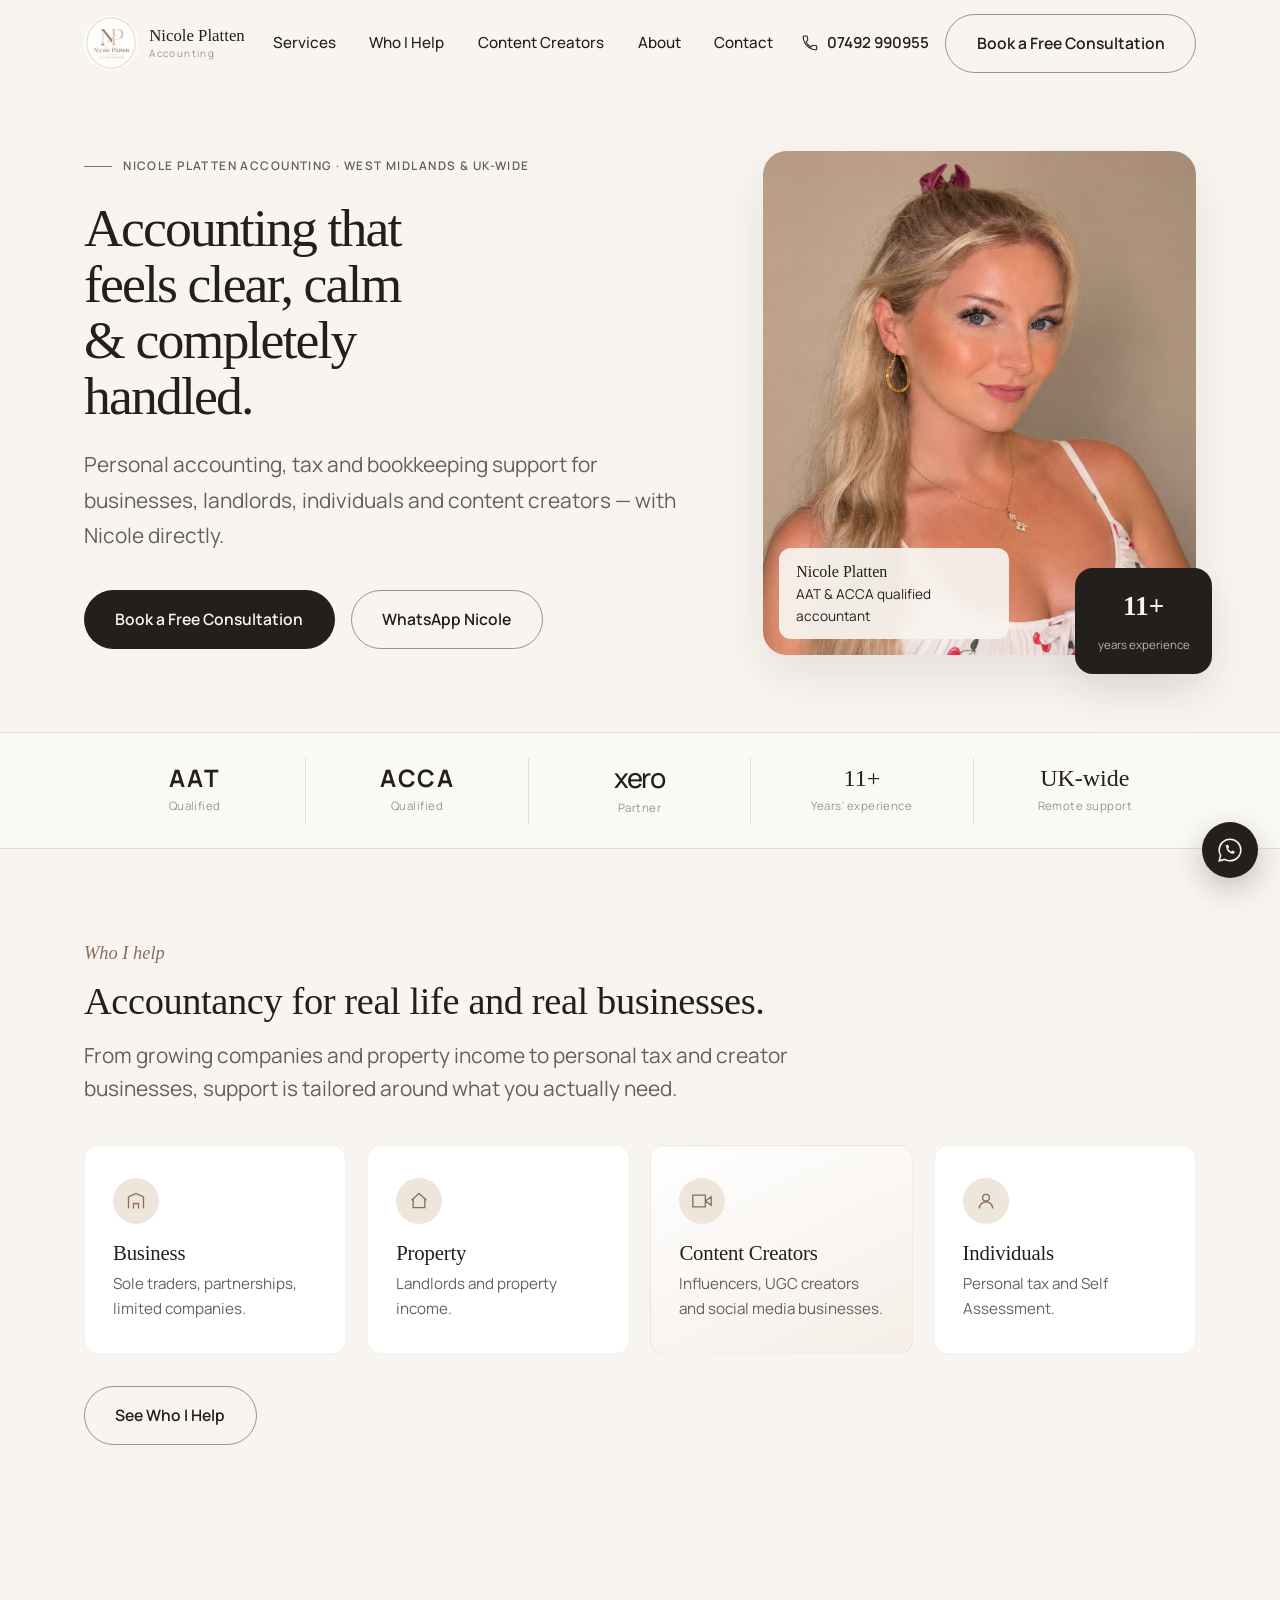
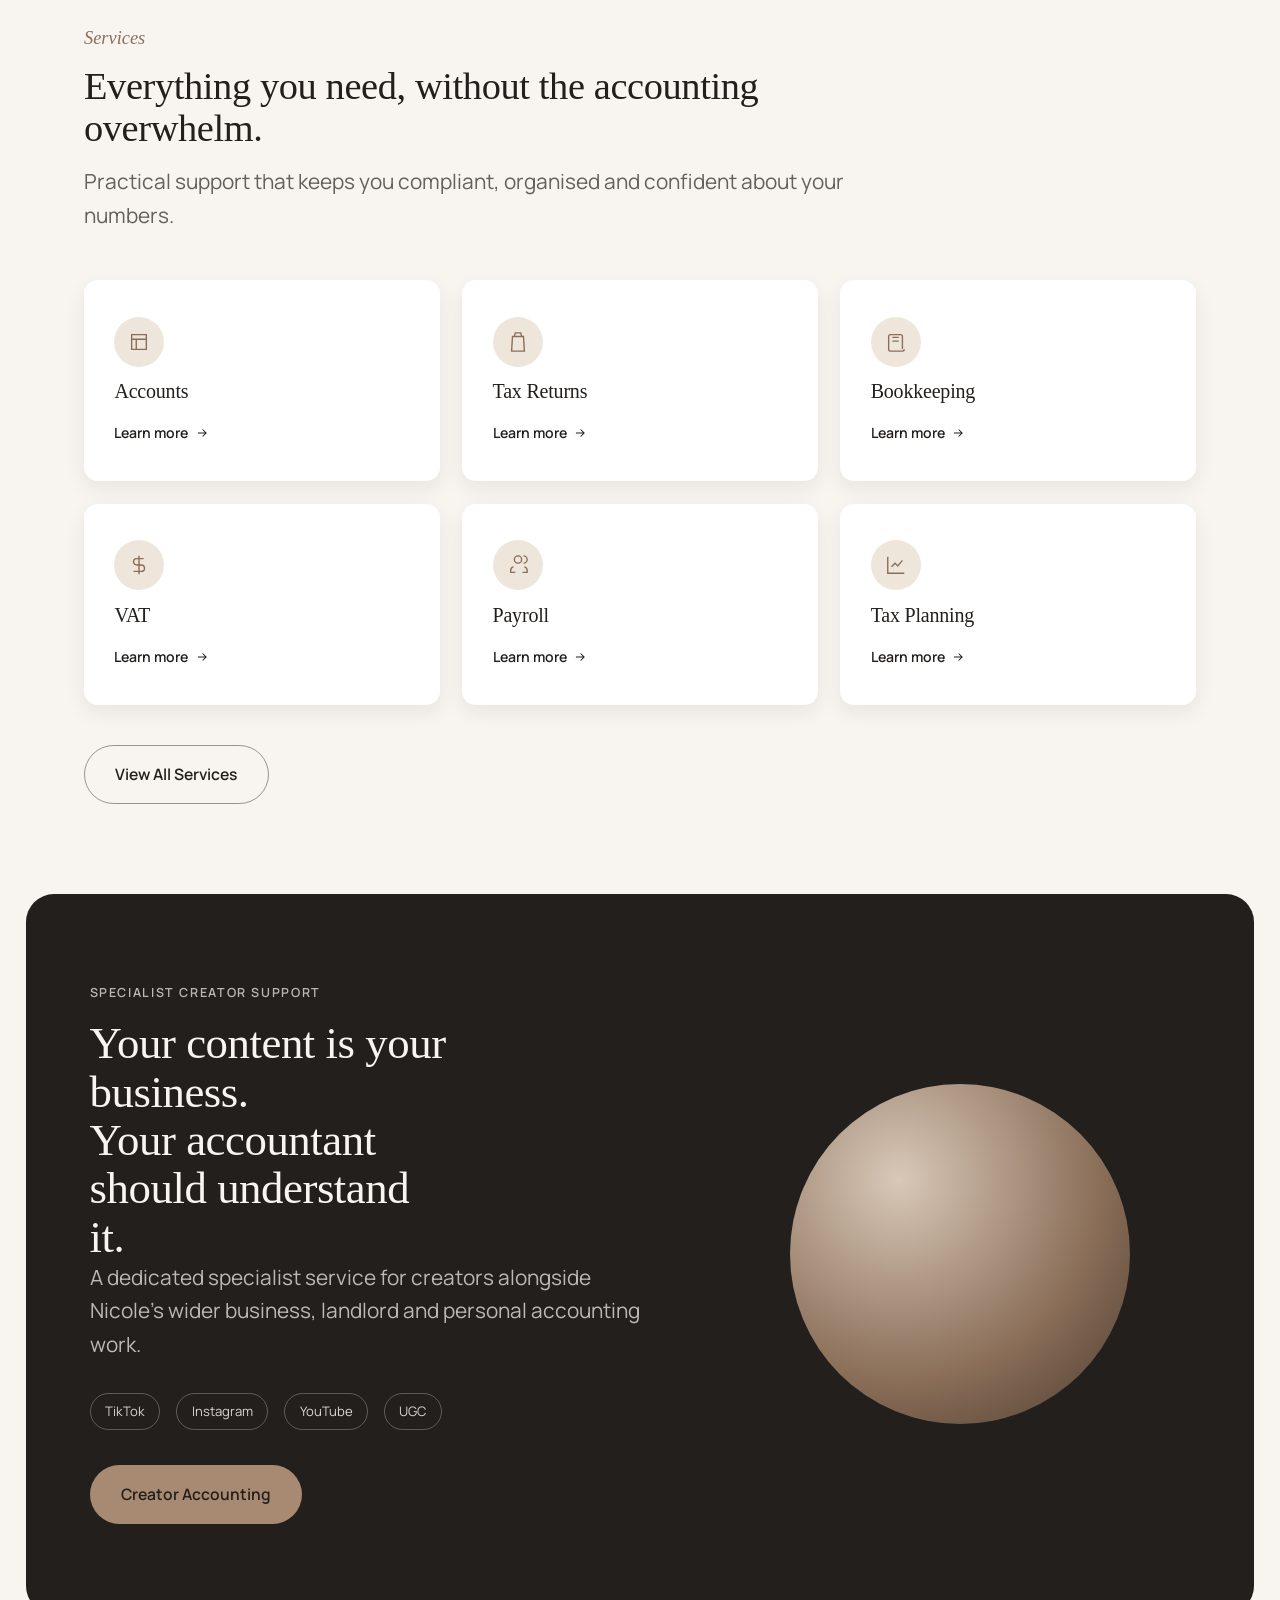
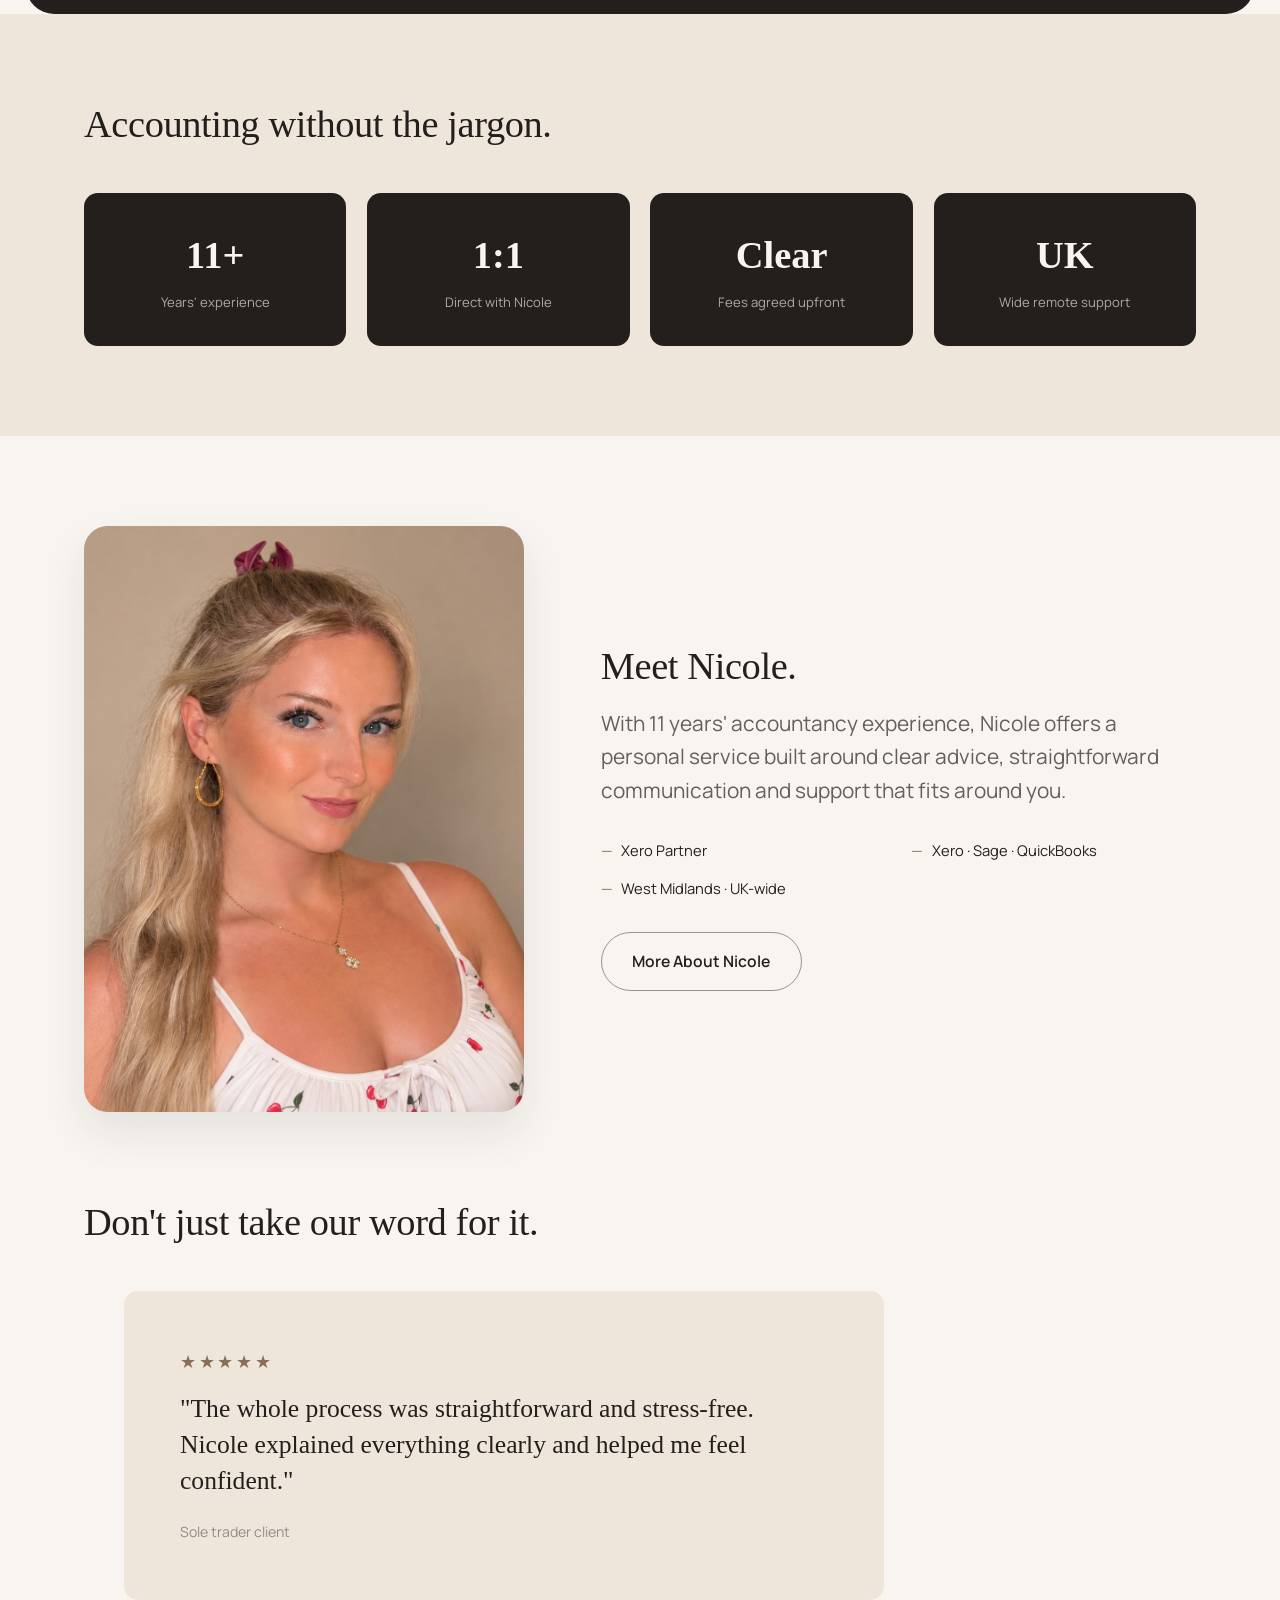
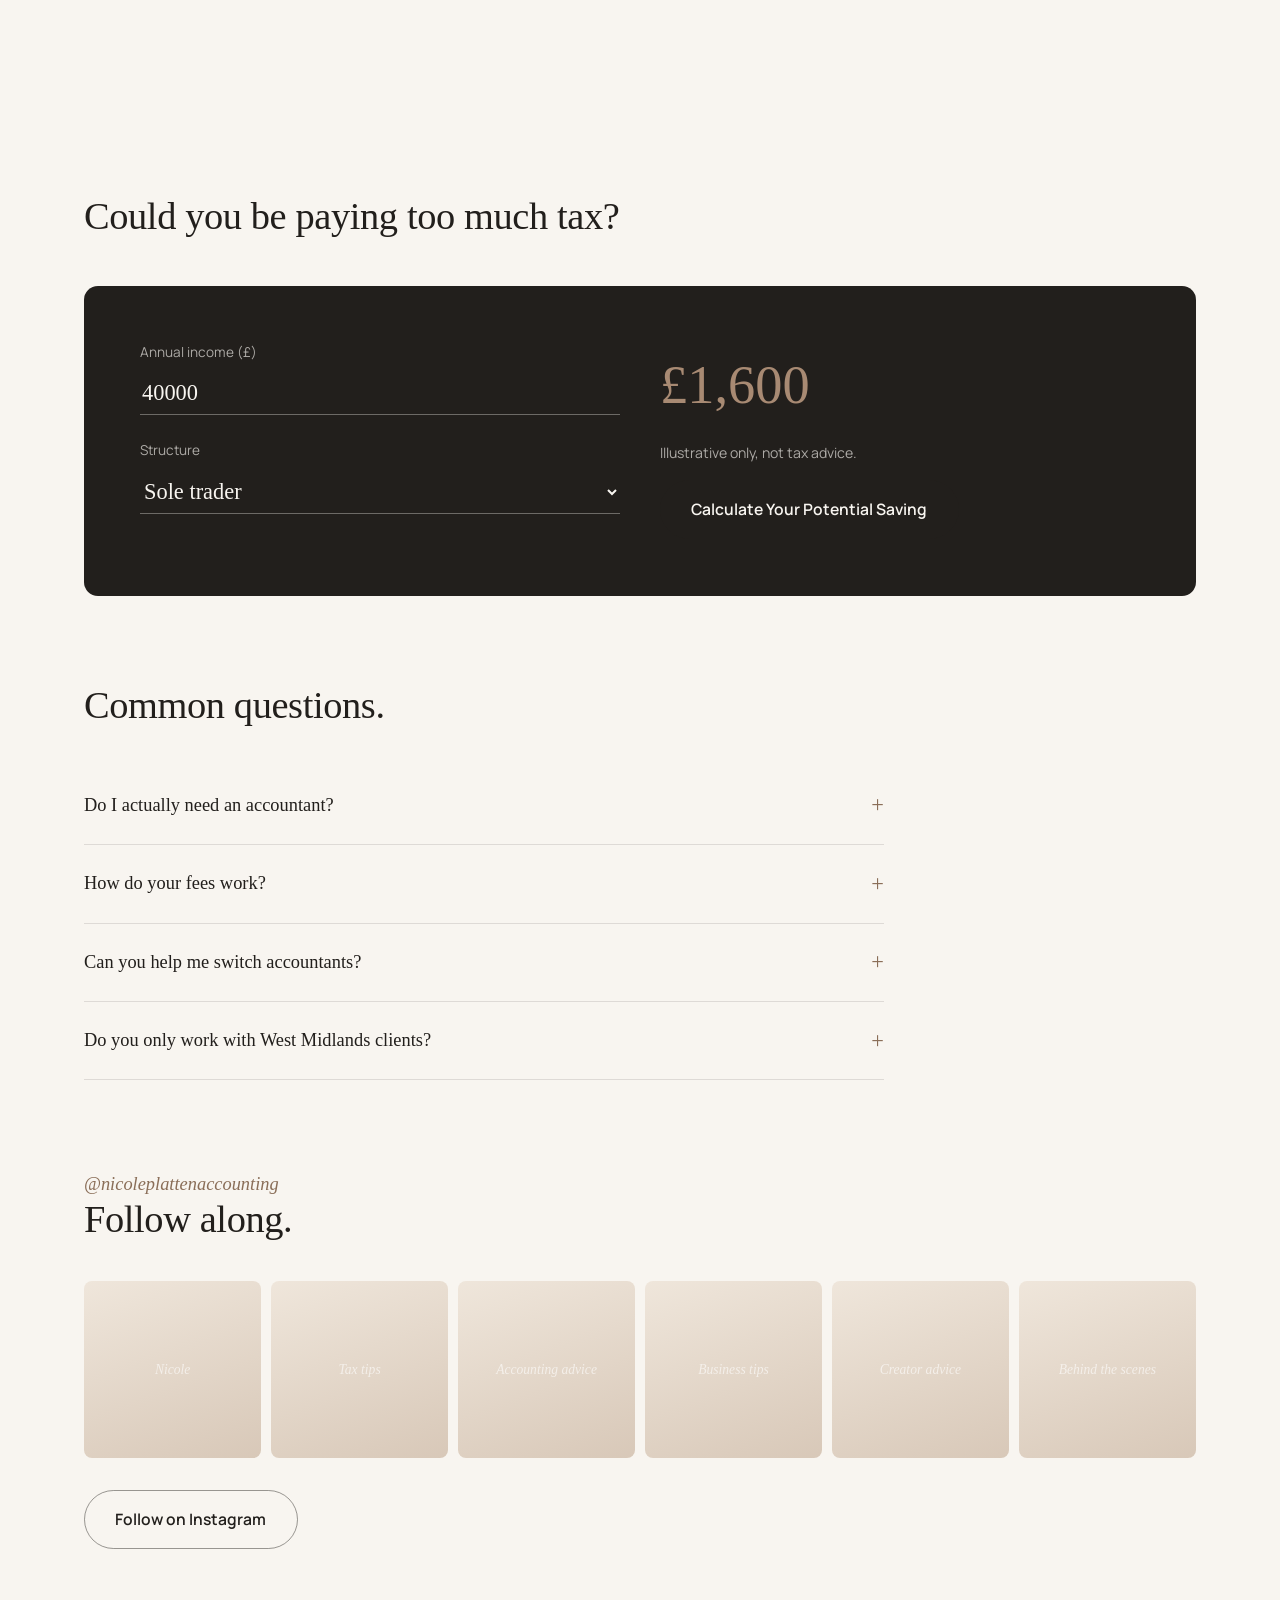
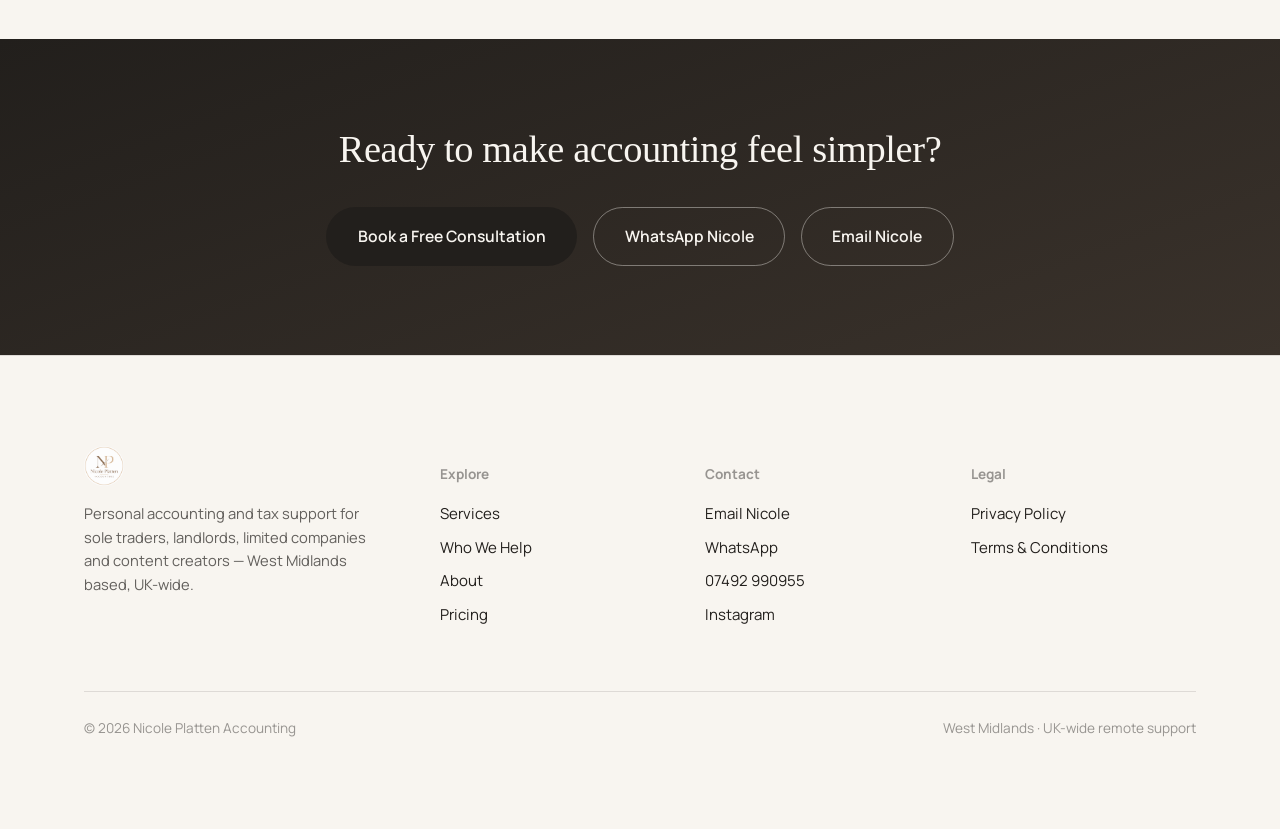
==== index.html @ aeb6a68a "Add files via upload" ====
<!DOCTYPE html>
<html lang="en-GB">
<head>
<meta charset="UTF-8">
<meta name="viewport" content="width=device-width, initial-scale=1">
<title>Accountant in the West Midlands & UK-Wide | Nicole Platten Accounting</title>
<meta name="description" content="AAT & ACCA qualified accountant with 11 years' experience. Personal accounting, tax and bookkeeping support for sole traders, landlords, limited companies and content creators — West Midlands based, UK-wide remote.">
<link rel="canonical" href="https://nicoleplattenaccounting.co.uk/">
<meta property="og:title" content="Nicole Platten Accounting — Your accountant. Not just your accounts.">
<meta property="og:description" content="Accounting that feels clear, calm & completely handled.">
<meta property="og:type" content="website">
<meta property="og:locale" content="en_GB">
<meta name="theme-color" content="#F8F5F0">
<link rel="stylesheet" href="styles.css">
<script type="application/ld+json">
{
  "@context": "https://schema.org",
  "@type": "AccountingService",
  "name": "Nicole Platten Accounting",
  "description": "AAT & ACCA qualified accountant providing accounting, tax and bookkeeping support to sole traders, landlords, limited companies and content creators.",
  "areaServed": ["West Midlands", "United Kingdom"],
  "telephone": "+447492990955",
  "url": "https://nicoleplattenaccounting.co.uk/"
}
</script>
</head>
<body>
<a class="skip-link" href="#main">Skip to main content</a>

<header class="site-header">
  <div class="container">
    <a class="brand" href="index.html">
      <img src="assets/logo.png" alt="Nicole Platten Accounting logo" width="42" height="42">
      <span class="brand-word">Nicole Platten<span>Accounting</span></span>
    </a>
    <nav class="nav" aria-label="Primary">
      <a href="services.html">Services</a>
      <a href="who-we-help.html">Who I Help</a>
      <a href="content-creators.html">Content Creators</a>
      <a href="about.html">About</a>
      <a href="contact.html">Contact</a>
    </nav>
    <div class="header-actions">
      <a class="header-phone" href="tel:+447492990955" aria-label="Call Nicole on 07492 990955">
        <svg width="18" height="18" viewBox="0 0 24 24" fill="none"><path d="M6.6 10.8c1.4 2.8 3.8 5.1 6.6 6.6l2.2-2.2c.3-.3.7-.4 1-.2 1.1.4 2.3.6 3.6.6.6 0 1 .4 1 1V20c0 .6-.4 1-1 1C10.9 21 3 13.1 3 3.6c0-.6.4-1 1-1h3.4c.6 0 1 .4 1 1 0 1.3.2 2.5.6 3.6.1.4 0 .8-.2 1L6.6 10.8z" stroke="currentColor" stroke-width="1.4"/></svg>
        <span>07492 990955</span>
      </a>
      <a class="btn btn-secondary" href="contact.html">Book a Free Consultation</a>
      <button class="nav-toggle" aria-label="Open menu" aria-expanded="false">
        <svg width="26" height="18" viewBox="0 0 26 18" fill="none"><path d="M0 1H26" stroke="#221F1C" stroke-width="1.6"/><path d="M0 9H26" stroke="#221F1C" stroke-width="1.6"/><path d="M0 17H26" stroke="#221F1C" stroke-width="1.6"/></svg>
      </button>
    </div>
  </div>
</header>

<div class="mobile-nav" aria-hidden="true">
  <div class="mobile-nav-top">
    <a class="brand" href="index.html">
      <img src="assets/logo.png" alt="" width="36" height="36">
    </a>
    <button class="mobile-nav-close" aria-label="Close menu">
      <svg width="20" height="20" viewBox="0 0 20 20"><path d="M1 1L19 19M19 1L1 19" stroke="#221F1C" stroke-width="1.6"/></svg>
    </button>
  </div>
  <nav aria-label="Mobile">
    <a href="services.html">Services</a>
    <a href="who-we-help.html">Who I Help</a>
    <a href="content-creators.html">Content Creators</a>
    <a href="about.html">About</a>
    <a href="contact.html">Contact</a>
  </nav>
  <a class="header-phone" href="tel:+447492990955" style="margin-top:1.5rem;">
    <svg width="18" height="18" viewBox="0 0 24 24" fill="none"><path d="M6.6 10.8c1.4 2.8 3.8 5.1 6.6 6.6l2.2-2.2c.3-.3.7-.4 1-.2 1.1.4 2.3.6 3.6.6.6 0 1 .4 1 1V20c0 .6-.4 1-1 1C10.9 21 3 13.1 3 3.6c0-.6.4-1 1-1h3.4c.6 0 1 .4 1 1 0 1.3.2 2.5.6 3.6.1.4 0 .8-.2 1L6.6 10.8z" stroke="currentColor" stroke-width="1.4"/></svg>
    <span>07492 990955</span>
  </a>
  <a class="btn btn-primary" href="contact.html" style="margin-top:1rem;">Book a Free Consultation</a>
</div>

<main id="main">

  <!-- HERO -->
  <section class="hero">
    <div class="container">
      <div class="hero-copy">
        <p class="hero-kicker">Nicole Platten Accounting · West Midlands &amp; UK-wide</p>
        <h1>Accounting that feels clear, calm &amp; completely handled.</h1>
        <p class="lede">Personal accounting, tax and bookkeeping support for businesses, landlords, individuals and content creators — with Nicole directly.</p>
        <div class="hero-ctas">
          <a class="btn btn-primary" href="contact.html">Book a Free Consultation</a>
          <a class="btn btn-secondary" href="https://wa.me/447492990955?text=Hi%20Nicole%2C%20I%27d%20like%20to%20book%20a%20consultation">WhatsApp Nicole</a>
        </div>
      </div>
      <div class="hero-visual">
        <div class="photo-block">
          <img src="assets/nicole-hero.jpg" alt="Nicole Platten" onerror="this.style.display='none'; this.parentElement.classList.add('img-fallback')">
          <span class="initials" aria-hidden="true">NP</span>
          <p class="photo-caption"><strong>Nicole Platten</strong>AAT &amp; ACCA qualified accountant</p>
        </div>
        <div class="floating-badge"><strong>11+</strong><span>years experience</span></div>
      </div>
    </div>
  </section>

  <!-- CREDENTIALS / TRUST -->
  <section class="credential-strip" aria-label="Qualifications and credentials">
    <div class="container">
      <div class="credential-mark"><span class="credential-wordmark">AAT</span><span>Qualified</span></div>
      <div class="credential-mark"><span class="credential-wordmark">ACCA</span><span>Qualified</span></div>
      <div class="credential-mark"><span class="credential-wordmark xero-wordmark">xero</span><span>Partner</span></div>
      <div class="credential-mark credential-experience"><strong>11+</strong><span>Years' experience</span></div>
      <div class="credential-mark credential-location"><strong>UK-wide</strong><span>Remote support</span></div>
    </div>
  </section>

  <!-- WHO WE HELP -->
  <section class="section">
    <div class="container">
      <div class="section-heading reveal">
        <p class="eyebrow">Who I help</p>
        <h2>Accountancy for real life and real businesses.</h2>
        <p class="lede">From growing companies and property income to personal tax and creator businesses, support is tailored around what you actually need.</p>
      </div>
      <div class="card-grid reveal-group">
        <div class="who-card reveal">
          <span class="icon" aria-hidden="true"><svg width="20" height="20" viewBox="0 0 24 24" fill="none"><path d="M3 21V7l9-4 9 4v14M9 21v-6h6v6" stroke="currentColor" stroke-width="1.6"/></svg></span>
          <h3>Business</h3>
          <p>Sole traders, partnerships, limited companies.</p>
        </div>
        <div class="who-card reveal">
          <span class="icon" aria-hidden="true"><svg width="20" height="20" viewBox="0 0 24 24" fill="none"><path d="M3 11l9-8 9 8M5 10v10h14V10" stroke="currentColor" stroke-width="1.6"/></svg></span>
          <h3>Property</h3>
          <p>Landlords and property income.</p>
        </div>
        <div class="who-card reveal">
          <span class="icon" aria-hidden="true"><svg width="20" height="20" viewBox="0 0 24 24" fill="none"><path d="M23 7l-7 5 7 5V7zM1 5h15v14H1z" stroke="currentColor" stroke-width="1.6"/></svg></span>
          <h3>Content Creators</h3>
          <p>Influencers, UGC creators and social media businesses.</p>
        </div>
        <div class="who-card reveal">
          <span class="icon" aria-hidden="true"><svg width="20" height="20" viewBox="0 0 24 24" fill="none"><path d="M12 12a4 4 0 100-8 4 4 0 000 8zM4 21a8 8 0 0116 0" stroke="currentColor" stroke-width="1.6"/></svg></span>
          <h3>Individuals</h3>
          <p>Personal tax and Self Assessment.</p>
        </div>
      </div>
      <div style="margin-top:2rem;">
        <a class="btn btn-secondary" href="who-we-help.html">See Who I Help</a>
      </div>
    </div>
  </section>

  <!-- SERVICES -->
  <section class="section">
    <div class="container">
      <div class="section-heading reveal">
        <p class="eyebrow">Services</p>
        <h2>Everything you need, without the accounting overwhelm.</h2>
        <p class="lede">Practical support that keeps you compliant, organised and confident about your numbers.</p>
      </div>
      <div class="service-grid reveal-group">
        <a class="service-card reveal" href="services.html#accounts">
          <span class="icon" aria-hidden="true"><svg width="22" height="22" viewBox="0 0 24 24" fill="none"><path d="M4 4h16v16H4zM4 9h16M9 9v11" stroke="currentColor" stroke-width="1.5"/></svg></span>
          <h3>Accounts</h3>
          <span class="arrow-link">Learn more <svg width="14" height="14" viewBox="0 0 24 24" fill="none"><path d="M5 12h14M13 6l6 6-6 6" stroke="currentColor" stroke-width="1.8"/></svg></span>
        </a>
        <a class="service-card reveal" href="services.html#tax-returns">
          <span class="icon" aria-hidden="true"><svg width="22" height="22" viewBox="0 0 24 24" fill="none"><path d="M9 2h6l1 4H8l1-4zM6 6h12l1 16H5L6 6z" stroke="currentColor" stroke-width="1.5"/></svg></span>
          <h3>Tax Returns</h3>
          <span class="arrow-link">Learn more <svg width="14" height="14" viewBox="0 0 24 24" fill="none"><path d="M5 12h14M13 6l6 6-6 6" stroke="currentColor" stroke-width="1.8"/></svg></span>
        </a>
        <a class="service-card reveal" href="services.html#bookkeeping">
          <span class="icon" aria-hidden="true"><svg width="22" height="22" viewBox="0 0 24 24" fill="none"><path d="M4 19.5V6a2 2 0 012-2h11a2 2 0 012 2v13.5M4 19.5A2.5 2.5 0 006.5 22H19a2 2 0 002-2M8 7h7M8 11h7" stroke="currentColor" stroke-width="1.5"/></svg></span>
          <h3>Bookkeeping</h3>
          <span class="arrow-link">Learn more <svg width="14" height="14" viewBox="0 0 24 24" fill="none"><path d="M5 12h14M13 6l6 6-6 6" stroke="currentColor" stroke-width="1.8"/></svg></span>
        </a>
        <a class="service-card reveal" href="services.html#vat">
          <span class="icon" aria-hidden="true"><svg width="22" height="22" viewBox="0 0 24 24" fill="none"><path d="M12 2v20M17 5H9.5a3.5 3.5 0 000 7h5a3.5 3.5 0 010 7H6" stroke="currentColor" stroke-width="1.5"/></svg></span>
          <h3>VAT</h3>
          <span class="arrow-link">Learn more <svg width="14" height="14" viewBox="0 0 24 24" fill="none"><path d="M5 12h14M13 6l6 6-6 6" stroke="currentColor" stroke-width="1.8"/></svg></span>
        </a>
        <a class="service-card reveal" href="services.html#payroll">
          <span class="icon" aria-hidden="true"><svg width="22" height="22" viewBox="0 0 24 24" fill="none"><path d="M17 20h5v-2a4 4 0 00-3-3.87M9 20H4v-2a4 4 0 013-3.87m5-4.13a4 4 0 100-8 4 4 0 000 8zm6 0a4 4 0 100-8" stroke="currentColor" stroke-width="1.5"/></svg></span>
          <h3>Payroll</h3>
          <span class="arrow-link">Learn more <svg width="14" height="14" viewBox="0 0 24 24" fill="none"><path d="M5 12h14M13 6l6 6-6 6" stroke="currentColor" stroke-width="1.8"/></svg></span>
        </a>
        <a class="service-card reveal" href="services.html#tax-planning">
          <span class="icon" aria-hidden="true"><svg width="22" height="22" viewBox="0 0 24 24" fill="none"><path d="M3 3v18h18M7 14l4-4 3 3 5-6" stroke="currentColor" stroke-width="1.5"/></svg></span>
          <h3>Tax Planning</h3>
          <span class="arrow-link">Learn more <svg width="14" height="14" viewBox="0 0 24 24" fill="none"><path d="M5 12h14M13 6l6 6-6 6" stroke="currentColor" stroke-width="1.8"/></svg></span>
        </a>
      </div>
      <div style="margin-top:2.5rem;">
        <a class="btn btn-secondary" href="services.html">View All Services</a>
      </div>
    </div>
  </section>

  <!-- CREATOR SECTION -->
  <section class="creator">
    <div class="container">
      <div class="reveal">
        <p class="eyebrow eyebrow-light">Specialist creator support</p>
        <h2>Your content is your business.<br>Your accountant should understand it.</h2>
        <p class="lede">A dedicated specialist service for creators alongside Nicole's wider business, landlord and personal accounting work.</p>
        <div class="platform-row">
          <span>TikTok</span><span>Instagram</span><span>YouTube</span><span>UGC</span>
        </div>
        <a class="btn btn-primary" href="content-creators.html">Creator Accounting</a>
      </div>
      <div class="reveal"><div class="creator-orb" aria-hidden="true"></div></div>
    </div>
  </section>


  <!-- WHY NICOLE / STATS -->
  <section class="section" style="background:var(--nude);">
    <div class="container">
      <div class="reveal">
        <h2>Accounting without the jargon.</h2>
      </div>
      <div class="stats-bar reveal-group">
        <div class="stat-card reveal"><strong>11+</strong><span>Years' experience</span></div>
        <div class="stat-card reveal"><strong>1:1</strong><span>Direct with Nicole</span></div>
        <div class="stat-card reveal"><strong>Clear</strong><span>Fees agreed upfront</span></div>
        <div class="stat-card reveal"><strong>UK</strong><span>Wide remote support</span></div>
      </div>
    </div>
  </section>

  <!-- ABOUT -->
  <section class="section about">
    <div class="container">
      <div class="reveal">
        <div class="about-photo">
          <img src="assets/nicole-about.jpg" alt="Nicole Platten" onerror="this.style.display='none'; this.parentElement.classList.add('img-fallback')">
          <span class="initials" aria-hidden="true">NP</span>
        </div>
      </div>
      <div class="reveal">
        <h2>Meet Nicole.</h2>
        <p class="lede" style="margin-top:1.2rem;">With 11 years' accountancy experience, Nicole offers a personal service built around clear advice, straightforward communication and support that fits around you.</p>
        <ul class="credential-grid">
          <li>Xero Partner</li>
          <li>Xero · Sage · QuickBooks</li>
          <li>West Midlands · UK-wide</li>
        </ul>
        <a class="btn btn-secondary" href="about.html">More About Nicole</a>
      </div>
    </div>
  </section>

  <!-- TESTIMONIALS -->
  <section class="section" style="padding-top:0;">
    <div class="container">
      <div class="reveal">
        <h2>Don't just take our word for it.</h2>
      </div>
      <blockquote class="testimonial-card reveal">
        <div class="stars" aria-hidden="true">★★★★★</div>
        <p>"The whole process was straightforward and stress-free. Nicole explained everything clearly and helped me feel confident."</p>
        <footer>Sole trader client</footer>
      </blockquote>
    </div>
  </section>

  <!-- TAX CALCULATOR -->
  <section class="section">
    <div class="container">
      <div class="reveal">
        <h2>Could you be paying too much tax?</h2>
      </div>
      <div class="calc-panel reveal">
        <div>
          <label for="calc-income">Annual income (£)</label>
          <input type="number" id="calc-income" value="40000" min="0" step="1000">
          <label for="calc-structure">Structure</label>
          <select id="calc-structure">
            <option value="sole-trader">Sole trader</option>
            <option value="limited-company">Limited company</option>
          </select>
        </div>
        <div class="calc-result">
          <span class="figure" id="calc-result">£1,600</span>
          <p>Illustrative only, not tax advice.</p>
          <a class="btn btn-primary" href="contact.html" style="margin-top:1rem; align-self:flex-start;">Calculate Your Potential Saving</a>
        </div>
      </div>
    </div>
  </section>

  <!-- FAQ -->
  <section class="section" style="padding-top:0;">
    <div class="container">
      <div class="reveal"><h2>Common questions.</h2></div>
      <div class="faq-list">
        <details class="faq-item"><summary>Do I actually need an accountant?</summary><p>Not everyone does. If your affairs are genuinely simple, Nicole will tell you that in your free consultation.</p></details>
        <details class="faq-item"><summary>How do your fees work?</summary><p>Fees are agreed before any work begins, based on your circumstances. No surprise invoices.</p></details>
        <details class="faq-item"><summary>Can you help me switch accountants?</summary><p>Yes — Nicole handles the professional clearance and handover for you.</p></details>
        <details class="faq-item"><summary>Do you only work with West Midlands clients?</summary><p>No — Nicole works with clients across the UK by phone, email and secure document sharing.</p></details>
      </div>
    </div>
  </section>

  <!-- INSTAGRAM -->
  <section class="section" style="padding-top:0;">
    <div class="container">
      <div class="reveal">
        <p class="eyebrow">@nicoleplattenaccounting</p>
        <h2>Follow along.</h2>
      </div>
      <div class="insta-grid reveal-group">
        <div class="reveal"><span>Nicole</span></div>
        <div class="reveal"><span>Tax tips</span></div>
        <div class="reveal"><span>Accounting advice</span></div>
        <div class="reveal"><span>Business tips</span></div>
        <div class="reveal"><span>Creator advice</span></div>
        <div class="reveal"><span>Behind the scenes</span></div>
      </div>
      <div style="margin-top:2rem;">
        <a class="btn btn-secondary" href="https://instagram.com/nicoleplattenaccounting">Follow on Instagram</a>
      </div>
    </div>
  </section>

  <!-- FINAL CTA -->
  <section class="section final-cta">
    <div class="container">
      <h2>Ready to make accounting feel simpler?</h2>
      <div class="hero-ctas">
        <a class="btn btn-primary" href="contact.html">Book a Free Consultation</a>
        <a class="btn btn-ghost" href="https://wa.me/447492990955">WhatsApp Nicole</a>
        <a class="btn btn-ghost" href="mailto:nicoleplatten@outlook.com">Email Nicole</a>
      </div>
    </div>
  </section>

</main>

<footer class="site-footer">
  <div class="container">
    <div class="footer-grid">
      <div class="footer-brand">
        <img src="assets/logo.png" alt="Nicole Platten Accounting" width="40" height="40" style="border-radius:50%;">
        <p>Personal accounting and tax support for sole traders, landlords, limited companies and content creators — West Midlands based, UK-wide.</p>
      </div>
      <div><h4>Explore</h4><ul>
        <li><a href="services.html">Services</a></li>
        <li><a href="who-we-help.html">Who We Help</a></li>
        <li><a href="about.html">About</a></li>
        <li><a href="pricing.html">Pricing</a></li>
      </ul></div>
      <div><h4>Contact</h4><ul>
        <li><a href="mailto:nicoleplatten@outlook.com">Email Nicole</a></li>
        <li><a href="https://wa.me/447492990955">WhatsApp</a></li>
        <li><a href="tel:+447492990955">07492 990955</a></li>
        <li><a href="https://instagram.com/nicoleplattenaccounting">Instagram</a></li>
      </ul></div>
      <div><h4>Legal</h4><ul>
        <li><a href="privacy.html">Privacy Policy</a></li>
        <li><a href="terms.html">Terms &amp; Conditions</a></li>
      </ul></div>
    </div>
    <div class="footer-bottom">
      <span>© <span data-year></span> Nicole Platten Accounting</span>
      <span>West Midlands · UK-wide remote support</span>
    </div>
  </div>
</footer>

<a class="float-wa" href="https://wa.me/447492990955?text=Hi%20Nicole%2C%20I%27d%20like%20to%20book%20a%20consultation" aria-label="WhatsApp Nicole">
  <svg width="26" height="26" viewBox="0 0 24 24" fill="none"><path d="M12 2C6.48 2 2 6.48 2 12c0 1.85.5 3.58 1.36 5.07L2 22l5.06-1.33A9.94 9.94 0 0012 22c5.52 0 10-4.48 10-10S17.52 2 12 2z" stroke="currentColor" stroke-width="1.4"/><path d="M8.5 8.5c0 4 3 7 7 7l1-2-2.5-1-1 1c-1.2-.6-2.2-1.6-2.8-2.8l1-1-1-2.5-2.7.3z" fill="currentColor"/></svg>
</a>

<script src="script.js"></script>
</body>
</html>
---- styles.css ----
/* ============================================================
   Nicole Platten Accounting — Design System
   Palette: warm ivory / nude / taupe / charcoal
   Type: DM Serif Display (headlines) + Manrope (everything else)
   ============================================================ */

@import url('https://fonts.googleapis.com/css2?family=DM+Serif+Display:ital@0;1&family=Manrope:wght@400;500;600;700&display=swap');

:root{
  /* colour */
  --ivory: #F8F5F0;
  --nude: #EFE6DB;
  --taupe: #D8C8B8;
  --accent: #A88A73;
  --accent-deep: #8A6E58;
  --charcoal: #221F1C;
  --charcoal-70: rgba(34,31,28,.7);
  --charcoal-45: rgba(34,31,28,.45);
  --line: rgba(34,31,28,.12);
  --white: #FFFFFF;

  /* type */
  --serif: 'DM Serif Display', Georgia, serif;
  --sans: 'Manrope', -apple-system, BlinkMacSystemFont, 'Segoe UI', sans-serif;

  /* scale (clamp: mobile → desktop) */
  --fs-1: clamp(2.6rem, 5.4vw + 1rem, 5.4rem);
  --fs-2: clamp(2rem, 3.2vw + 1rem, 3.4rem);
  --fs-3: clamp(1.5rem, 1.6vw + 1rem, 2.1rem);
  --fs-4: clamp(1.05rem, .4vw + 1rem, 1.2rem);
  --fs-body: clamp(1rem, .2vw + .95rem, 1.09rem);
  --fs-small: .92rem;

  /* rhythm */
  --gutter: clamp(1.5rem, 5vw, 4rem);
  --section-pad: clamp(4.5rem, 9vw, 8.5rem);
  --radius: 14px;
  --radius-sm: 8px;
  --shadow: 0 20px 45px rgba(34,31,28,.09);
  --shadow-sm: 0 8px 20px rgba(34,31,28,.07);
  --ease: cubic-bezier(.22,.61,.36,1);
}

*,*::before,*::after{ box-sizing:border-box; }
html{ scroll-behavior:smooth; }
@media (prefers-reduced-motion: reduce){
  html{ scroll-behavior:auto; }
  *,*::before,*::after{ animation-duration:.001ms !important; animation-iteration-count:1 !important; transition-duration:.001ms !important; scroll-behavior:auto !important; }
}

body{
  margin:0;
  background:var(--ivory);
  color:var(--charcoal);
  font-family:var(--sans);
  font-size:var(--fs-body);
  line-height:1.6;
  -webkit-font-smoothing:antialiased;
}

img{ max-width:100%; display:block; }
a{ color:inherit; text-decoration:none; }
button{ font-family:inherit; cursor:pointer; }

h1,h2,h3{
  font-family:var(--serif);
  font-weight:400;
  line-height:1.08;
  margin:0;
  letter-spacing:-.01em;
}
h1{ font-size:var(--fs-1); }
h2{ font-size:var(--fs-2); }
h3{ font-size:var(--fs-3); }

p{ margin:0; }

.container{
  max-width:1240px;
  margin:0 auto;
  padding-inline:var(--gutter);
}

.section{ padding-block:var(--section-pad); }
.section--tight{ padding-block:clamp(2.5rem,5vw,4rem); }

.eyebrow{
  font-family:var(--serif);
  font-style:italic;
  font-size:1.15rem;
  color:var(--accent-deep);
}

.lede{
  font-size:clamp(1.05rem,1.2vw + .8rem,1.3rem);
  color:var(--charcoal-70);
  max-width:46ch;
}

/* ---------- buttons ---------- */
.btn{
  display:inline-flex;
  align-items:center;
  gap:.6rem;
  padding:1rem 1.9rem;
  font-weight:600;
  font-size:.98rem;
  border-radius:var(--radius);
  border:1px solid transparent;
  transition:transform .45s var(--ease), background-color .3s var(--ease), color .3s var(--ease), border-color .3s var(--ease);
  white-space:nowrap;
}
.btn:active{ transform:scale(.98); }
.btn-primary{ background:var(--charcoal); color:var(--ivory); border-radius:999px; }
.btn-primary:hover{ background:var(--accent-deep); }
.btn-secondary{ background:transparent; color:var(--charcoal); border-color:var(--charcoal-45); border-radius:999px; }
.btn-secondary:hover{ border-color:var(--charcoal); background:var(--charcoal); color:var(--ivory); }
.btn-ghost{ background:transparent; color:var(--ivory); border-color:rgba(248,245,240,.4); border-radius:999px; }
.btn-ghost:hover{ border-color:var(--ivory); }

/* header phone link */
.header-phone{
  display:flex; align-items:center; gap:.5rem; font-weight:600; font-size:.95rem;
  color:var(--charcoal);
}
.header-phone svg{ flex:none; }
@media (max-width:900px){ .header-phone span{ display:none; } }
.btn:focus-visible, a:focus-visible, button:focus-visible{
  outline:2px solid var(--accent-deep);
  outline-offset:3px;
}

/* ---------- header ---------- */
.site-header{
  position:sticky; top:0; z-index:60;
  background:rgba(248,245,240,.86);
  backdrop-filter:blur(10px);
  border-bottom:1px solid transparent;
  transition:border-color .4s var(--ease), box-shadow .4s var(--ease);
}
.site-header.is-scrolled{
  border-bottom-color:var(--line);
  box-shadow:0 8px 24px rgba(34,31,28,.04);
}
.site-header .container{
  display:flex; align-items:center; justify-content:space-between;
  padding-block:.85rem;
}
.brand{ display:flex; align-items:center; gap:.7rem; }
.brand img{ width:42px; height:42px; border-radius:50%; }
.brand-word{ font-family:var(--serif); font-size:1.2rem; }
.brand-word span{ display:block; font-family:var(--sans); font-size:.62rem; letter-spacing:.14em; color:var(--charcoal-45); }

.nav{ display:flex; align-items:center; gap:2.1rem; }
.nav a{ font-size:.95rem; font-weight:500; position:relative; padding-block:.2rem; }
.nav a::after{
  content:''; position:absolute; left:0; right:0; bottom:-2px; height:1px;
  background:var(--charcoal); transform:scaleX(0); transform-origin:left;
  transition:transform .35s var(--ease);
}
.nav a:hover::after{ transform:scaleX(1); }
.header-actions{ display:flex; align-items:center; gap:1rem; }
.nav-toggle{ display:none; background:none; border:none; padding:.4rem; }

@media (max-width:900px){
  .nav{ display:none; }
  .header-actions .btn-secondary{ display:none; }
  .nav-toggle{ display:block; }
}

/* mobile menu */
.mobile-nav{
  position:fixed; inset:0; z-index:70;
  background:var(--ivory);
  display:flex; flex-direction:column;
  padding:1.5rem var(--gutter) 3rem;
  transform:translateY(-100%);
  transition:transform .5s var(--ease);
}
.mobile-nav.is-open{ transform:translateY(0); }
.mobile-nav-top{ display:flex; justify-content:space-between; align-items:center; }
.mobile-nav nav{ display:flex; flex-direction:column; gap:0; margin-top:2.5rem; }
.mobile-nav nav a{
  font-family:var(--serif); font-size:2rem; padding-block:.7rem;
  border-bottom:1px solid var(--line);
}
.mobile-nav .btn{ margin-top:2rem; align-self:flex-start; }

/* ---------- hero ---------- */
.hero{ padding-top:clamp(3rem,7vw,6rem); padding-bottom:clamp(3rem,7vw,6rem); overflow:hidden; }
.hero .container{
  display:grid; grid-template-columns:1.15fr .85fr; gap:clamp(2rem,5vw,5rem); align-items:center;
}
.hero-kicker{
  display:flex; align-items:center; gap:.7rem; margin-bottom:1.6rem;
  font-size:.85rem; letter-spacing:.02em; color:var(--charcoal-70);
}
.hero-kicker::before{ content:''; width:28px; height:1px; background:var(--accent-deep); }
.hero h1{ opacity:0; transform:translateY(18px); }
.hero-copy p.lede{ margin-top:1.4rem; opacity:0; transform:translateY(14px); }
.hero-ctas{ display:flex; gap:1rem; flex-wrap:wrap; margin-top:2.3rem; opacity:0; transform:translateY(14px); }

.hero.is-ready h1,
.hero.is-ready .lede,
.hero.is-ready .hero-ctas{
  opacity:1; transform:none;
  transition:opacity .9s var(--ease), transform .9s var(--ease);
}
.hero.is-ready .lede{ transition-delay:.12s; }
.hero.is-ready .hero-ctas{ transition-delay:.24s; }

.hero-visual{ position:relative; }
.photo-block{
  position:relative;
  aspect-ratio:4/5;
  background:linear-gradient(155deg,var(--nude) 0%,var(--taupe) 100%);
  border-radius:var(--radius);
  overflow:hidden;
  display:flex; align-items:flex-end; justify-content:flex-start;
  transform:scale(1.04);
  opacity:0;
  box-shadow:var(--shadow);
}
.hero.is-ready .photo-block{
  transform:scale(1); opacity:1;
  transition:opacity 1.1s var(--ease), transform 1.1s var(--ease);
  transition-delay:.1s;
}
.photo-block img{ position:absolute; inset:0; width:100%; height:100%; object-fit:cover; }
.photo-block .initials{
  font-family:var(--serif); font-size:9rem; color:rgba(255,255,255,.55);
  position:absolute; top:50%; left:50%; transform:translate(-50%,-56%);
  user-select:none; display:none;
}
.photo-block.img-fallback .initials{ display:block; }
.photo-caption{
  position:relative; z-index:2; margin:0 0 1.6rem 1.6rem;
  background:rgba(248,245,240,.92); backdrop-filter:blur(6px);
  padding:.7rem 1.1rem; font-size:.85rem; max-width:230px;
  border-radius:var(--radius-sm);
}
.photo-caption strong{ display:block; font-family:var(--serif); font-size:1rem; font-weight:400; }
.floating-badge{
  position:absolute; z-index:3; bottom:-1.2rem; right:-1rem;
  background:var(--charcoal); color:var(--ivory);
  padding:1.1rem 1.4rem; border-radius:var(--radius); box-shadow:var(--shadow);
  text-align:center; min-width:110px;
}
.floating-badge strong{ display:block; font-family:var(--serif); font-size:1.7rem; }
.floating-badge span{ font-size:.72rem; color:rgba(248,245,240,.7); }
@media (max-width:560px){ .floating-badge{ right:.5rem; bottom:-1rem; padding:.8rem 1rem; } .floating-badge strong{ font-size:1.3rem; } }

/* trust bar */
.trust-bar{
  border-top:1px solid var(--line); border-bottom:1px solid var(--line);
}
.trust-bar .container{
  display:flex; flex-wrap:wrap; gap:clamp(1.5rem,4vw,3.5rem);
  justify-content:space-between; padding-block:2rem;
}
.trust-item{ display:flex; flex-direction:column; gap:.25rem; }
.trust-item strong{ font-family:var(--serif); font-size:1.35rem; }
.trust-item span{ font-size:.82rem; color:var(--charcoal-45); }

/* ---------- generic reveal ---------- */
.reveal{ opacity:0; transform:translateY(24px); transition:opacity .8s var(--ease), transform .8s var(--ease); }
.reveal.is-visible{ opacity:1; transform:none; }
.reveal-group .reveal:nth-child(2){ transition-delay:.08s; }
.reveal-group .reveal:nth-child(3){ transition-delay:.16s; }
.reveal-group .reveal:nth-child(4){ transition-delay:.24s; }

/* ---------- two-col intro ---------- */
.intro .container{
  display:grid; grid-template-columns:.9fr 1.1fr; gap:clamp(2rem,6vw,6rem); align-items:start;
}
.intro-list{ margin-top:2rem; display:grid; gap:1.1rem; }
.intro-list li{ display:flex; gap:.9rem; list-style:none; align-items:flex-start; }
.intro-list li::before{
  content:''; width:6px; height:6px; margin-top:.55rem; background:var(--accent-deep); border-radius:50%; flex:none;
}
.intro-list{ padding:0; }

/* ---------- who we help cards ---------- */
.card-grid{ display:grid; grid-template-columns:repeat(4,1fr); gap:1.3rem; margin-top:3rem; }
.who-card{
  background:var(--white); padding:2.2rem 1.8rem; position:relative;
  border-radius:var(--radius); box-shadow:var(--shadow-sm);
  transition:transform .4s var(--ease), box-shadow .4s var(--ease);
}
.who-card:hover{ transform:translateY(-6px); box-shadow:var(--shadow); }
.who-card .icon{
  width:46px; height:46px; border-radius:50%; background:var(--nude);
  display:flex; align-items:center; justify-content:center; margin-bottom:1.1rem;
  color:var(--accent-deep);
}
.who-card h3{ margin-block:0 .5rem; font-size:1.3rem; }
.who-card p{ color:var(--charcoal-70); font-size:.95rem; }

@media (max-width:900px){ .card-grid{ grid-template-columns:1fr 1fr; } }
@media (max-width:560px){ .card-grid{ grid-template-columns:1fr; } }

/* ---------- icon service cards ---------- */
.service-grid{ display:grid; grid-template-columns:repeat(3,1fr); gap:1.4rem; margin-top:3rem; }
.service-card{
  background:var(--white); padding:2.3rem 1.9rem; border-radius:var(--radius);
  box-shadow:var(--shadow-sm); transition:transform .4s var(--ease), box-shadow .4s var(--ease);
  display:flex; flex-direction:column; gap:.9rem;
}
.service-card:hover{ transform:translateY(-6px); box-shadow:var(--shadow); }
.service-card .icon{
  width:50px; height:50px; border-radius:50%; background:var(--nude);
  display:flex; align-items:center; justify-content:center; color:var(--accent-deep);
}
.service-card h3{ font-size:1.25rem; }
.service-card .arrow-link{ font-size:.88rem; font-weight:600; display:inline-flex; align-items:center; gap:.4rem; margin-top:.3rem; }
.service-card .arrow-link svg{ transition:transform .35s var(--ease); }
.service-card:hover .arrow-link svg{ transform:translateX(4px); }
@media (max-width:900px){ .service-grid{ grid-template-columns:1fr 1fr; } }
@media (max-width:560px){ .service-grid{ grid-template-columns:1fr; } }

/* ---------- stats bar ---------- */
.stats-bar{ display:grid; grid-template-columns:repeat(4,1fr); gap:1.3rem; margin-top:3rem; }
.stat-card{
  background:var(--charcoal); color:var(--ivory); padding:2rem 1.6rem; border-radius:var(--radius); text-align:center;
}
.stat-card strong{ display:block; font-family:var(--serif); font-size:2.4rem; }
.stat-card span{ font-size:.82rem; color:rgba(248,245,240,.65); }
@media (max-width:900px){ .stats-bar{ grid-template-columns:1fr 1fr; } }

/* ---------- star rating ---------- */
.stars{ color:var(--accent-deep); letter-spacing:.15em; font-size:1.1rem; margin-bottom:1rem; }

/* ---------- FAQ accordion ---------- */
.faq-list{ margin-top:2.5rem; max-width:800px; }
.faq-item{ border-bottom:1px solid var(--line); }
.faq-item summary{
  cursor:pointer; list-style:none; padding-block:1.3rem;
  display:flex; justify-content:space-between; align-items:center; gap:1rem;
  font-family:var(--serif); font-size:1.15rem;
}
.faq-item summary::-webkit-details-marker{ display:none; }
.faq-item summary::after{
  content:'+'; font-size:1.4rem; color:var(--accent-deep); flex:none;
  transition:transform .3s var(--ease);
}
.faq-item[open] summary::after{ transform:rotate(45deg); }
.faq-item p{ padding-bottom:1.3rem; color:var(--charcoal-70); max-width:65ch; }

/* ---------- creator section ---------- */
.creator{
  background:var(--charcoal); color:var(--ivory); position:relative; overflow:hidden;
}
.creator .container{ position:relative; z-index:1; display:grid; grid-template-columns:1.1fr .9fr; gap:clamp(2rem,6vw,5rem); align-items:center; }
.creator h2{ color:var(--ivory); }
.creator .lede{ color:rgba(248,245,240,.72); }
.platform-row{ display:flex; flex-wrap:wrap; gap:.6rem 1rem; margin-top:2rem; }
.platform-row span{
  font-size:.82rem; border:1px solid rgba(248,245,240,.28); padding:.45rem .9rem; border-radius:999px; color:rgba(248,245,240,.85);
}
.creator .btn-primary{ background:var(--accent); color:var(--charcoal); margin-top:2.2rem; }
.creator .btn-primary:hover{ background:var(--ivory); }
.creator-orb{
  aspect-ratio:1; border-radius:50%; max-width:340px; margin-inline:auto;
  background:radial-gradient(circle at 32% 28%, var(--taupe), var(--accent-deep) 60%, #4a3a2e 100%);
}

/* ---------- services ---------- */
.services-list{ margin-top:3rem; border-top:1px solid var(--line); }
.service-row{
  display:flex; justify-content:space-between; align-items:center; gap:1.6rem;
  padding-block:1.7rem; border-bottom:1px solid var(--line);
  transition:padding-left .4s var(--ease);
}
.service-row:hover{ padding-left:.6rem; }
.service-row h3{ font-size:1.6rem; }
.service-row .arrow{ font-size:1.4rem; transition:transform .4s var(--ease); }
.service-row:hover .arrow{ transform:translateX(6px); }

/* ---------- why pillars ---------- */
.pillars{ display:grid; grid-template-columns:repeat(4,1fr); gap:2.5rem; margin-top:3rem; }
.pillar span{ font-family:var(--serif); font-style:italic; color:var(--accent-deep); font-size:1.1rem; }
.pillar h3{ margin-top:.5rem; font-size:1.3rem; }
.pillar p{ margin-top:.6rem; color:var(--charcoal-70); font-size:.94rem; }
@media (max-width:900px){ .pillars{ grid-template-columns:1fr 1fr; } }
@media (max-width:560px){ .pillars{ grid-template-columns:1fr; } }

/* ---------- about ---------- */
.about .container{ display:grid; grid-template-columns:.85fr 1.15fr; gap:clamp(2rem,6vw,5rem); align-items:center; }
.about-photo{ aspect-ratio:3/4; background:linear-gradient(160deg,var(--taupe),var(--nude)); position:relative; overflow:hidden; border-radius:var(--radius); box-shadow:var(--shadow); }
.about-photo img{ position:absolute; inset:0; width:100%; height:100%; object-fit:cover; }
.about-photo .initials{ font-family:var(--serif); font-size:7rem; color:rgba(255,255,255,.55); position:absolute; inset:0; display:none; align-items:center; justify-content:center; }
.about-photo.img-fallback .initials{ display:flex; }
.credential-grid{ display:grid; grid-template-columns:1fr 1fr; gap:.9rem 1.6rem; margin-block:2rem; padding:0; }
.credential-grid li{ list-style:none; font-size:.92rem; display:flex; align-items:center; gap:.6rem; }
.credential-grid li::before{ content:'—'; color:var(--accent-deep); }

/* ---------- testimonials ---------- */
.testimonial-card{
  background:var(--nude); padding:clamp(2.2rem,5vw,3.5rem); margin-top:3rem;
  border-radius:var(--radius); max-width:760px;
}
.testimonial-card p{ font-family:var(--serif); font-size:clamp(1.3rem,2vw,1.7rem); line-height:1.4; }
.testimonial-card footer{ margin-top:1.4rem; font-size:.88rem; color:var(--charcoal-45); }

/* ---------- calculator ---------- */
.calc-panel{
  margin-top:3rem; background:var(--charcoal); color:var(--ivory); border-radius:var(--radius);
  padding:clamp(2rem,5vw,3.5rem); display:grid; grid-template-columns:1fr 1fr; gap:2.5rem;
}
.calc-panel label{ display:block; font-size:.85rem; color:rgba(248,245,240,.65); margin-bottom:.5rem; }
.calc-panel input, .calc-panel select{
  width:100%; background:transparent; border:none; border-bottom:1px solid rgba(248,245,240,.35);
  color:var(--ivory); font-size:1.4rem; font-family:var(--serif); padding-block:.5rem; margin-bottom:1.6rem;
}
.calc-panel input:focus, .calc-panel select:focus{ outline:none; border-color:var(--ivory); }
.calc-result{ display:flex; flex-direction:column; justify-content:center; }
.calc-result .figure{ font-family:var(--serif); font-size:clamp(2.2rem,5vw,3.4rem); color:var(--accent); }
.calc-result p{ color:rgba(248,245,240,.65); font-size:.88rem; margin-top:.8rem; }
@media (max-width:800px){ .calc-panel{ grid-template-columns:1fr; } }

/* ---------- instagram ---------- */
.insta-grid{ display:grid; grid-template-columns:repeat(6,1fr); gap:.6rem; margin-top:2.5rem; }
.insta-grid div{
  aspect-ratio:1; background:linear-gradient(160deg,var(--nude),var(--taupe));
  position:relative; overflow:hidden; border-radius:var(--radius-sm);
}
.insta-grid div span{
  position:absolute; inset:0; display:flex; align-items:center; justify-content:center;
  font-family:var(--serif); font-style:italic; color:rgba(255,255,255,.6); font-size:.85rem; text-align:center; padding:.6rem;
}
@media (max-width:900px){ .insta-grid{ grid-template-columns:repeat(3,1fr); } }

/* ---------- final CTA ---------- */
.final-cta{
  background:linear-gradient(160deg,var(--charcoal),#3a322b);
  color:var(--ivory); text-align:center;
}
.final-cta h2{ color:var(--ivory); }
.final-cta .lede{ color:rgba(248,245,240,.72); margin-inline:auto; }
.final-cta .hero-ctas{ justify-content:center; opacity:1; transform:none; }

/* ---------- footer ---------- */
.site-footer{ border-top:1px solid var(--line); padding-block:var(--section-pad); }
.footer-grid{ display:grid; grid-template-columns:1.4fr 1fr 1fr 1fr; gap:2.5rem; }
.footer-grid h4{ font-size:.85rem; margin-bottom:1rem; color:var(--charcoal-45); }
.footer-grid ul{ list-style:none; padding:0; margin:0; display:grid; gap:.6rem; font-size:.94rem; }
.footer-brand p{ color:var(--charcoal-70); margin-top:1rem; max-width:32ch; font-size:.92rem; }
.footer-bottom{
  margin-top:4rem; padding-top:1.6rem; border-top:1px solid var(--line);
  display:flex; justify-content:space-between; flex-wrap:wrap; gap:1rem; font-size:.85rem; color:var(--charcoal-45);
}
@media (max-width:800px){ .footer-grid{ grid-template-columns:1fr 1fr; } }

/* ---------- floating whatsapp ---------- */
.float-wa{
  position:fixed; right:1.4rem; bottom:1.4rem; z-index:55;
  width:56px; height:56px; border-radius:50%;
  background:var(--charcoal); color:var(--ivory);
  display:flex; align-items:center; justify-content:center;
  box-shadow:0 10px 30px rgba(34,31,28,.25);
  transition:transform .35s var(--ease);
}
.float-wa:hover{ transform:scale(1.07); }

/* ---------- interior page hero ---------- */
.page-hero{ padding-block:clamp(3.5rem,7vw,6rem) clamp(2.5rem,5vw,4rem); }
.page-hero .eyebrow{ display:block; margin-bottom:.8rem; }
.page-hero h1{ font-size:var(--fs-2); }
.page-hero .lede{ margin-top:1rem; }

/* ---------- simple content blocks ---------- */
.two-col{ display:grid; grid-template-columns:1fr 1fr; gap:clamp(2rem,5vw,4rem); align-items:start; }
@media (max-width:900px){ .two-col{ grid-template-columns:1fr; } }

.plain-list{ padding:0; margin:1.5rem 0 0; display:grid; gap:.9rem; }
.plain-list li{ list-style:none; display:flex; gap:.8rem; align-items:flex-start; }
.plain-list li::before{ content:''; width:6px; height:6px; margin-top:.6rem; background:var(--accent-deep); border-radius:50%; flex:none; }

/* ---------- contact form ---------- */
.contact-form{ display:grid; gap:1.3rem; margin-top:1rem; }
.contact-form label{ display:block; font-size:.88rem; margin-bottom:.4rem; color:var(--charcoal-70); }
.contact-form input, .contact-form select, .contact-form textarea{
  width:100%; padding:.85rem 1rem; border:1px solid var(--line); border-radius:var(--radius-sm);
  background:var(--white); font-family:var(--sans); font-size:1rem; color:var(--charcoal);
}
.contact-form textarea{ min-height:130px; resize:vertical; }
.contact-form input:focus, .contact-form select:focus, .contact-form textarea:focus{
  outline:none; border-color:var(--accent-deep);
}
.contact-methods{ display:grid; gap:1rem; margin-top:1.5rem; }
.contact-method{
  display:flex; align-items:center; gap:1rem; background:var(--white); padding:1.3rem 1.5rem;
  border-radius:var(--radius); box-shadow:var(--shadow-sm);
}
.contact-method .icon{ width:44px; height:44px; border-radius:50%; background:var(--nude); display:flex; align-items:center; justify-content:center; color:var(--accent-deep); flex:none; }
.contact-method strong{ display:block; font-size:.95rem; }
.contact-method span{ font-size:.85rem; color:var(--charcoal-45); }

/* utility */
.text-center{ text-align:center; }
.mx-auto{ margin-inline:auto; }
.skip-link{
  position:absolute; left:-999px; top:auto;
  background:var(--charcoal); color:var(--ivory); padding:.8rem 1.2rem; z-index:100;
}
.skip-link:focus{ left:1rem; top:1rem; }

@media (max-width:900px){
  .hero .container, .intro .container, .creator .container, .about .container{ grid-template-columns:1fr; }
  .hero-visual{ order:-1; }
  .service-row{ grid-template-columns:auto 1fr; }
  .service-row .arrow{ display:none; }
}

/* ============================================================
   2026 homepage refinement — premium, calmer, broader positioning
   ============================================================ */
@import url('https://fonts.googleapis.com/css2?family=Manrope:wght@400;500;600;700&family=Playfair+Display:wght@400;500;600&display=swap');

:root{
  --serif:'Playfair Display', Georgia, serif;
  --fs-1:clamp(2.35rem,4.2vw,4.35rem);
  --fs-2:clamp(1.95rem,3vw,3.2rem);
  --section-pad:clamp(4rem,7vw,7rem);
}

.hero{padding-top:clamp(2.6rem,5vw,4.6rem);padding-bottom:clamp(3.2rem,6vw,5rem);}
.hero .container{grid-template-columns:minmax(0,1fr) minmax(340px,.72fr);gap:clamp(2.5rem,6vw,6rem);}
.hero-copy{max-width:720px;}
.hero h1{font-weight:500;line-height:1.04;letter-spacing:-.035em;max-width:13.5ch;text-wrap:balance;}
.hero .lede{max-width:56ch;line-height:1.7;}
.hero-kicker{text-transform:uppercase;letter-spacing:.12em;font-size:.74rem;font-weight:600;}
.photo-block{aspect-ratio:4/4.65;border-radius:24px;background:var(--nude);}
.photo-block img{object-position:center 32%;}
.photo-caption{margin:0 0 1rem 1rem;border-radius:12px;}
.floating-badge{border-radius:18px;}

.brand img{width:54px;height:54px;object-fit:contain;border-radius:50%;background:#fff;}
.brand-word{font-size:1.05rem;line-height:1.1;}
.brand-word span{margin-top:.18rem;}

.credential-strip{border-top:1px solid var(--line);border-bottom:1px solid var(--line);background:rgba(255,255,255,.34);}
.credential-strip .container{display:grid;grid-template-columns:repeat(5,1fr);align-items:center;padding-block:1.55rem;}
.credential-mark{min-height:66px;padding:.35rem 1.35rem;display:flex;flex-direction:column;justify-content:center;align-items:center;text-align:center;border-right:1px solid var(--line);gap:.12rem;}
.credential-mark:last-child{border-right:0;}
.credential-wordmark{font-family:var(--sans);font-weight:700;letter-spacing:.06em;font-size:1.5rem;line-height:1;color:var(--charcoal);}
.xero-wordmark{font-weight:500;letter-spacing:-.05em;font-size:1.7rem;}
.credential-mark strong{font-family:var(--serif);font-size:1.5rem;font-weight:500;line-height:1;}
.credential-mark span:last-child{font-size:.72rem;color:var(--charcoal-45);letter-spacing:.04em;margin-top:.35rem;}

.section-heading{display:grid;gap:1rem;max-width:780px;}
.section-heading .eyebrow{margin-bottom:-.2rem;}
.section-heading .lede{max-width:62ch;}
.card-grid{margin-top:2.5rem;}
.who-card{padding:2rem 1.75rem;border:1px solid rgba(34,31,28,.06);box-shadow:none;}
.who-card:hover{box-shadow:var(--shadow-sm);transform:translateY(-4px);}
.who-card:nth-child(3){background:linear-gradient(155deg,#fff 0%,#f5eee7 100%);}

.creator{margin-inline:clamp(.8rem,2vw,2rem);border-radius:28px;overflow:hidden;}
.creator .container{padding-block:clamp(4rem,7vw,6rem);}
.creator h2{font-size:clamp(2rem,3.5vw,3.6rem);max-width:16ch;}
.eyebrow-light{color:rgba(248,245,240,.72);font-style:normal;font-family:var(--sans);font-size:.78rem;text-transform:uppercase;letter-spacing:.13em;font-weight:600;margin-bottom:1rem;}

.about-photo{border-radius:24px;overflow:hidden;}
.about-photo img{object-position:center 28%;}

@media(max-width:900px){
  .hero .container{grid-template-columns:1fr;}
  .hero-copy{max-width:760px;}
  .hero h1{max-width:15ch;}
  .hero-visual{max-width:560px;width:100%;}
  .credential-strip .container{grid-template-columns:repeat(3,1fr);}
  .credential-mark{border-bottom:1px solid var(--line);}
  .credential-mark:nth-child(3){border-right:0;}
  .credential-mark:nth-child(4),.credential-mark:nth-child(5){border-bottom:0;}
}

@media(max-width:600px){
  :root{--fs-1:clamp(2.25rem,10.2vw,3rem);--fs-2:clamp(1.85rem,8vw,2.55rem);}
  .site-header .container{padding-block:.65rem;}
  .brand img{width:46px;height:46px;}
  .brand-word{display:none;}
  .hero{padding-top:2rem;}
  .hero h1{letter-spacing:-.025em;max-width:12ch;}
  .hero-ctas{gap:.75rem;}
  .hero-ctas .btn{width:100%;justify-content:center;}
  .hero-visual{margin-top:.5rem;}
  .photo-block{aspect-ratio:4/4.5;}
  .credential-strip .container{grid-template-columns:repeat(2,1fr);padding-inline:.7rem;}
  .credential-mark{min-height:72px;border-right:1px solid var(--line);border-bottom:1px solid var(--line);padding:.65rem .5rem;}
  .credential-mark:nth-child(2n){border-right:0;}
  .credential-mark:nth-child(3){border-right:1px solid var(--line);}
  .credential-mark:nth-child(4){border-right:0;}
  .credential-mark:nth-child(5){grid-column:1/-1;border-right:0;border-bottom:0;}
  .creator{margin-inline:.65rem;border-radius:20px;}
}
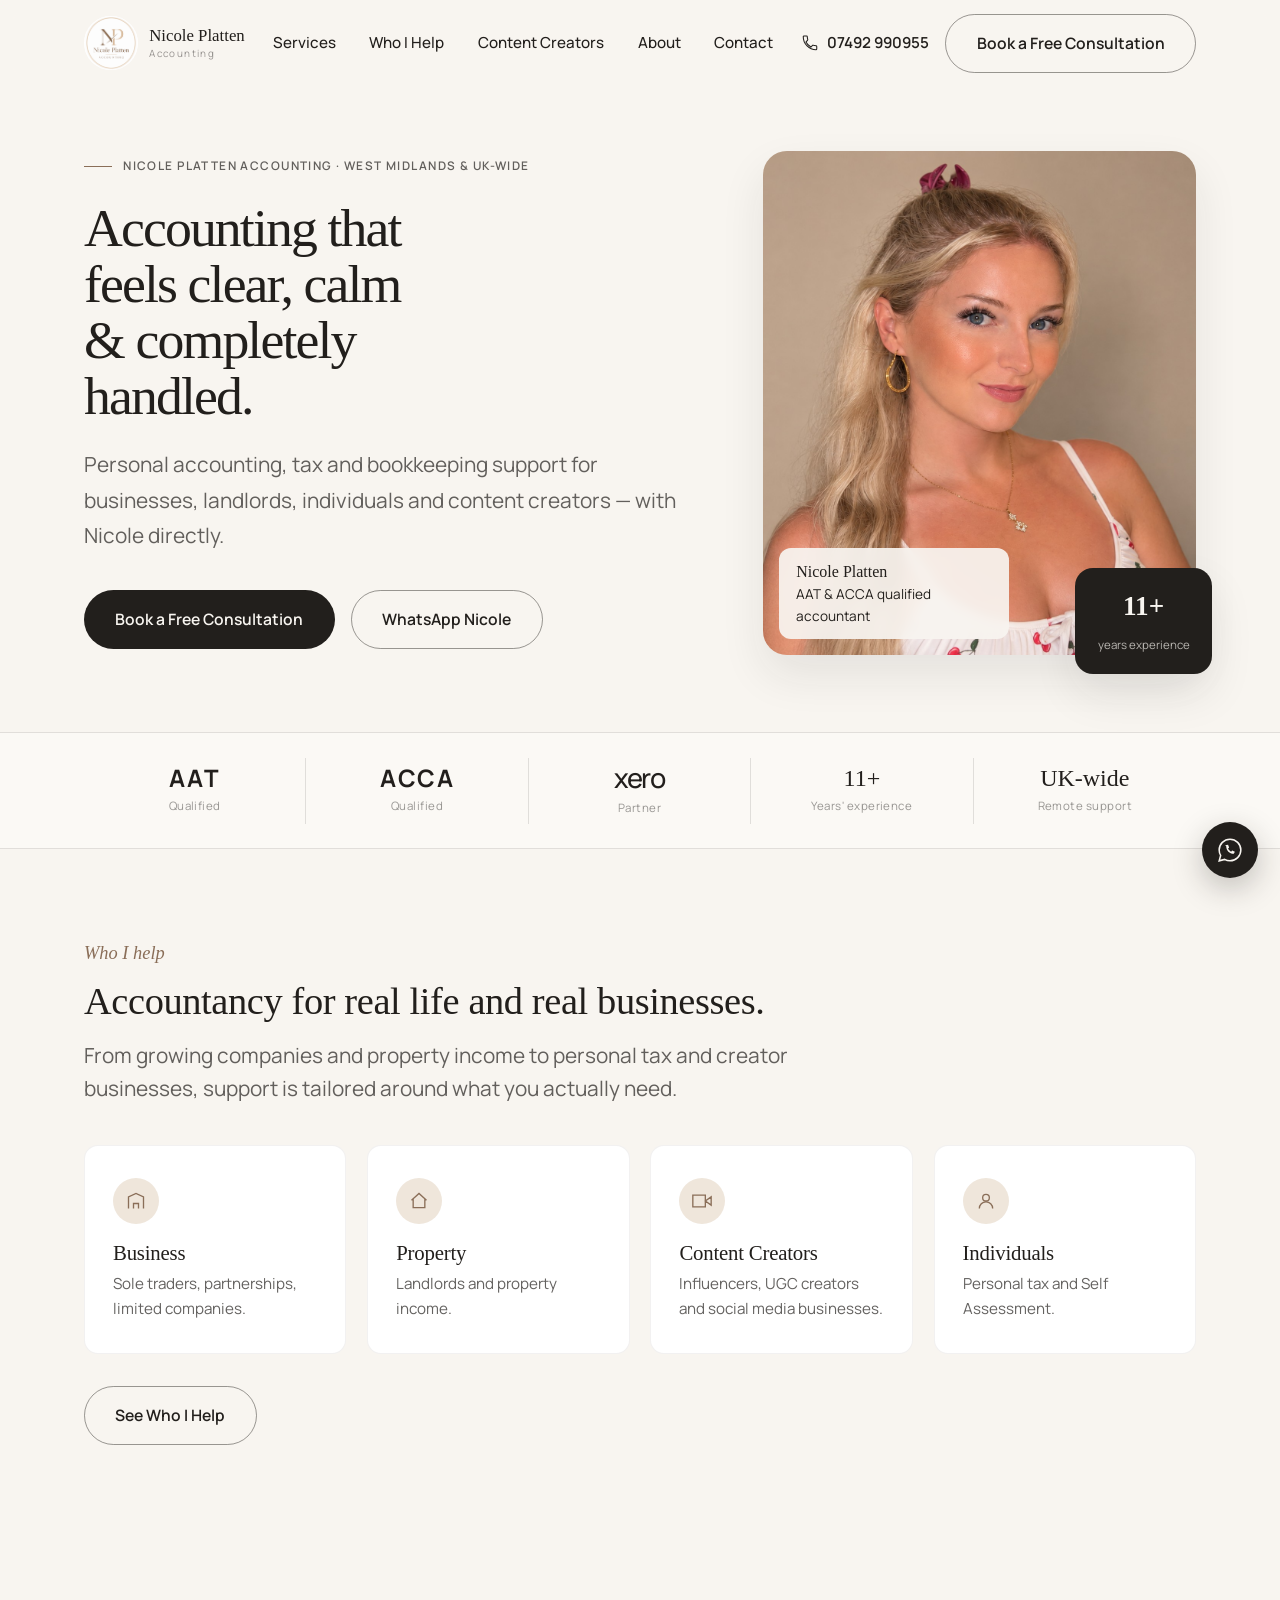
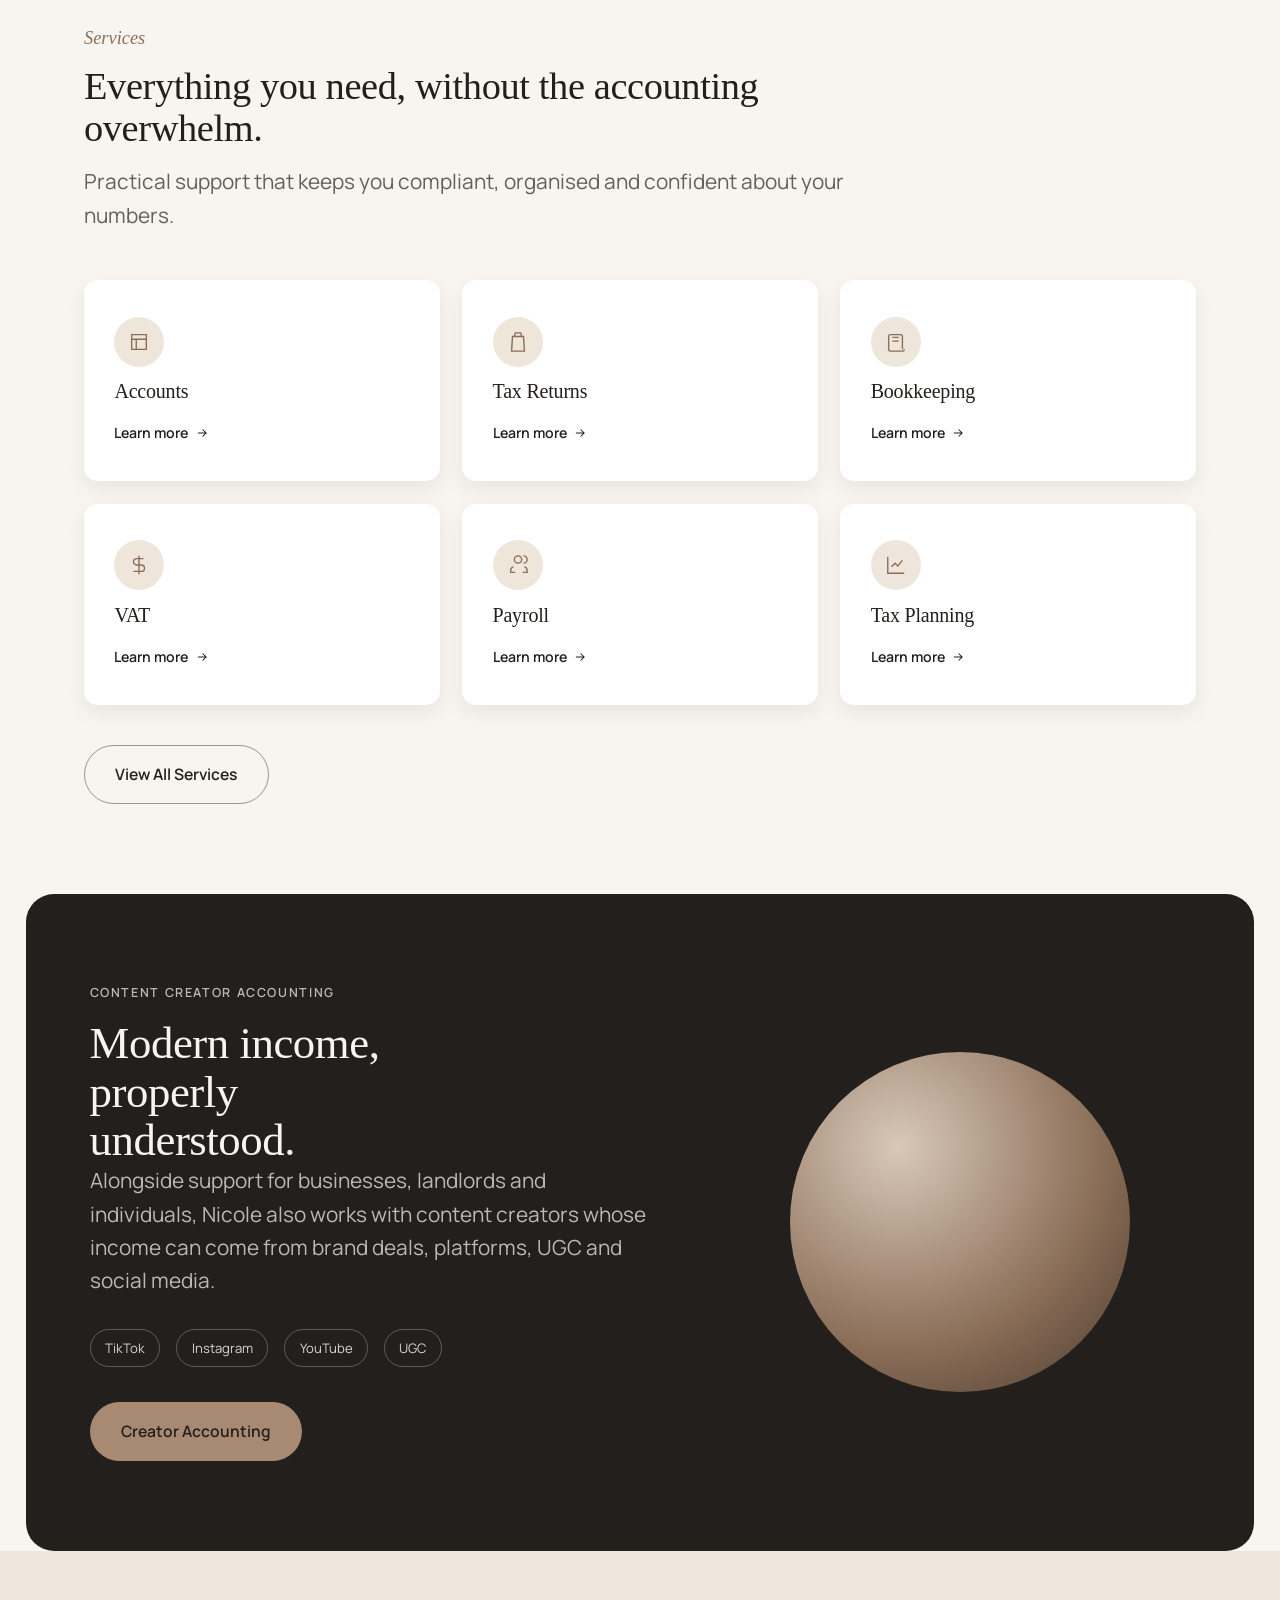
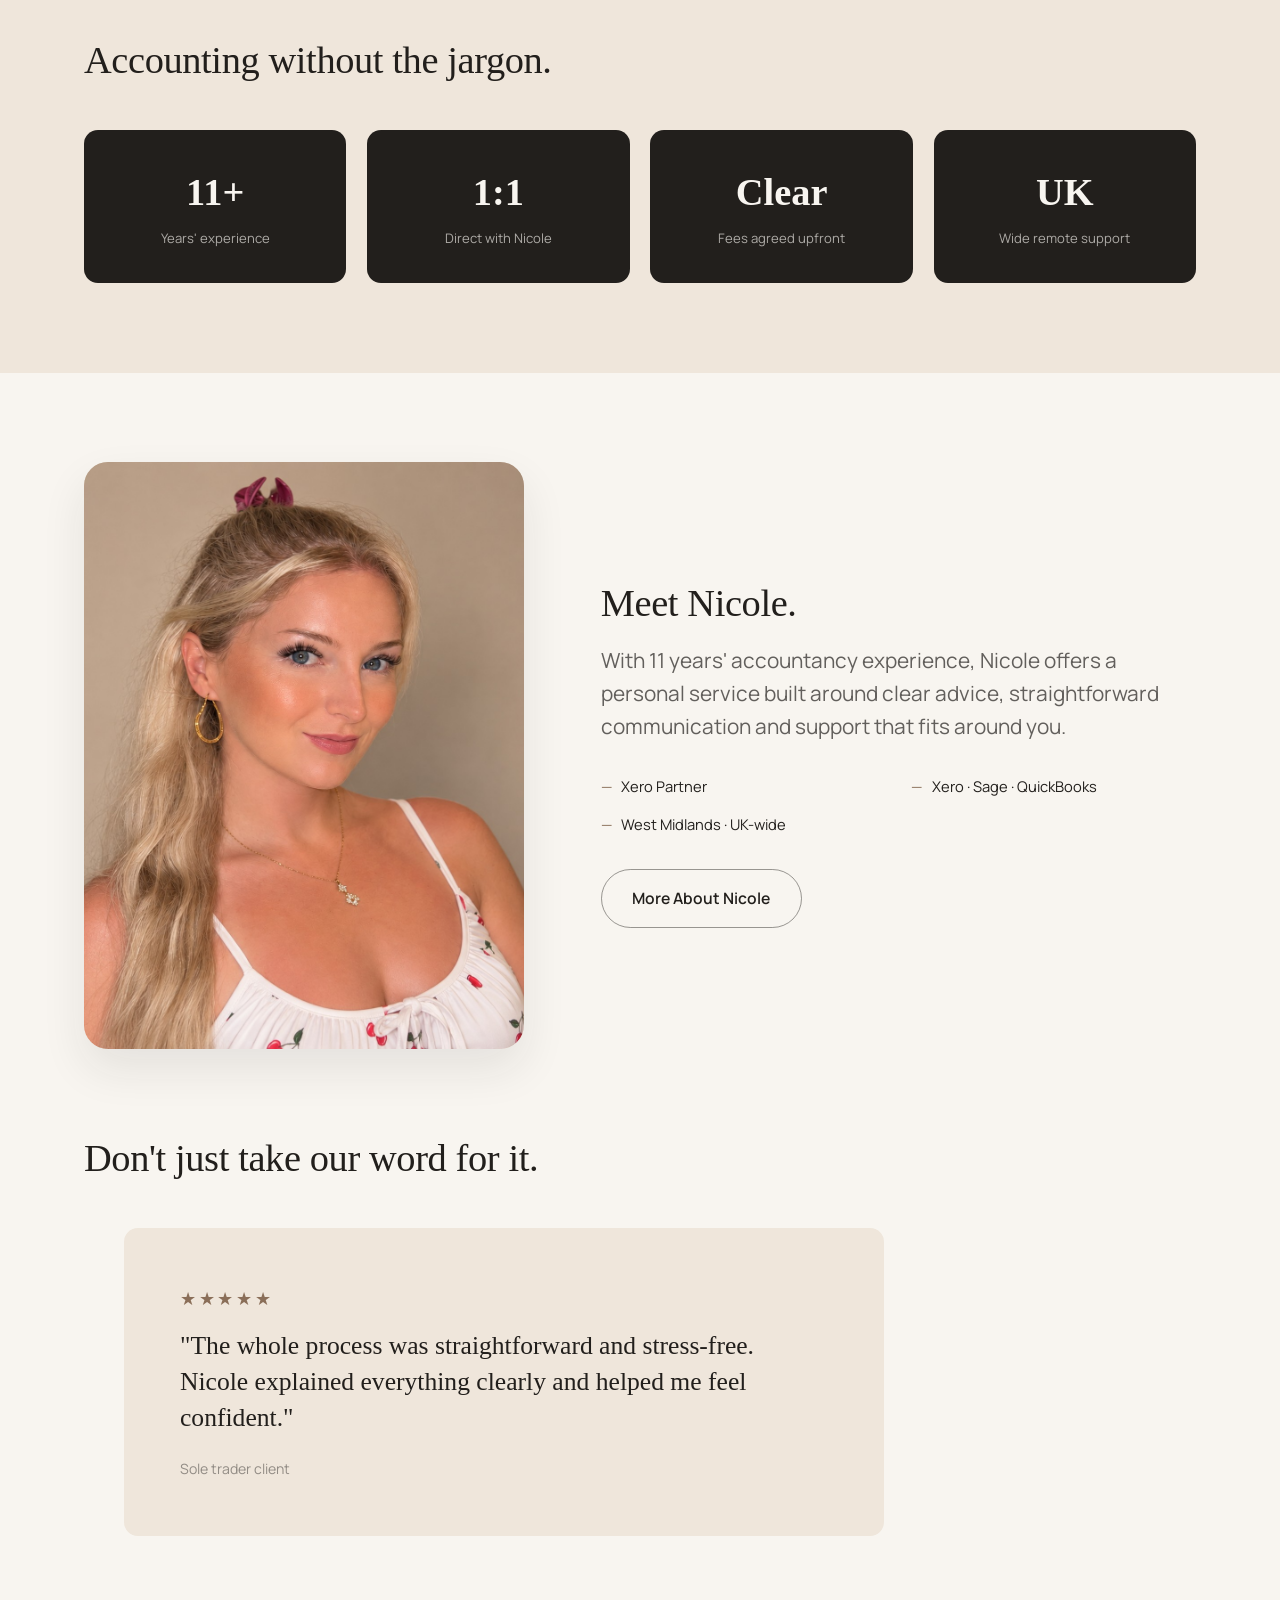
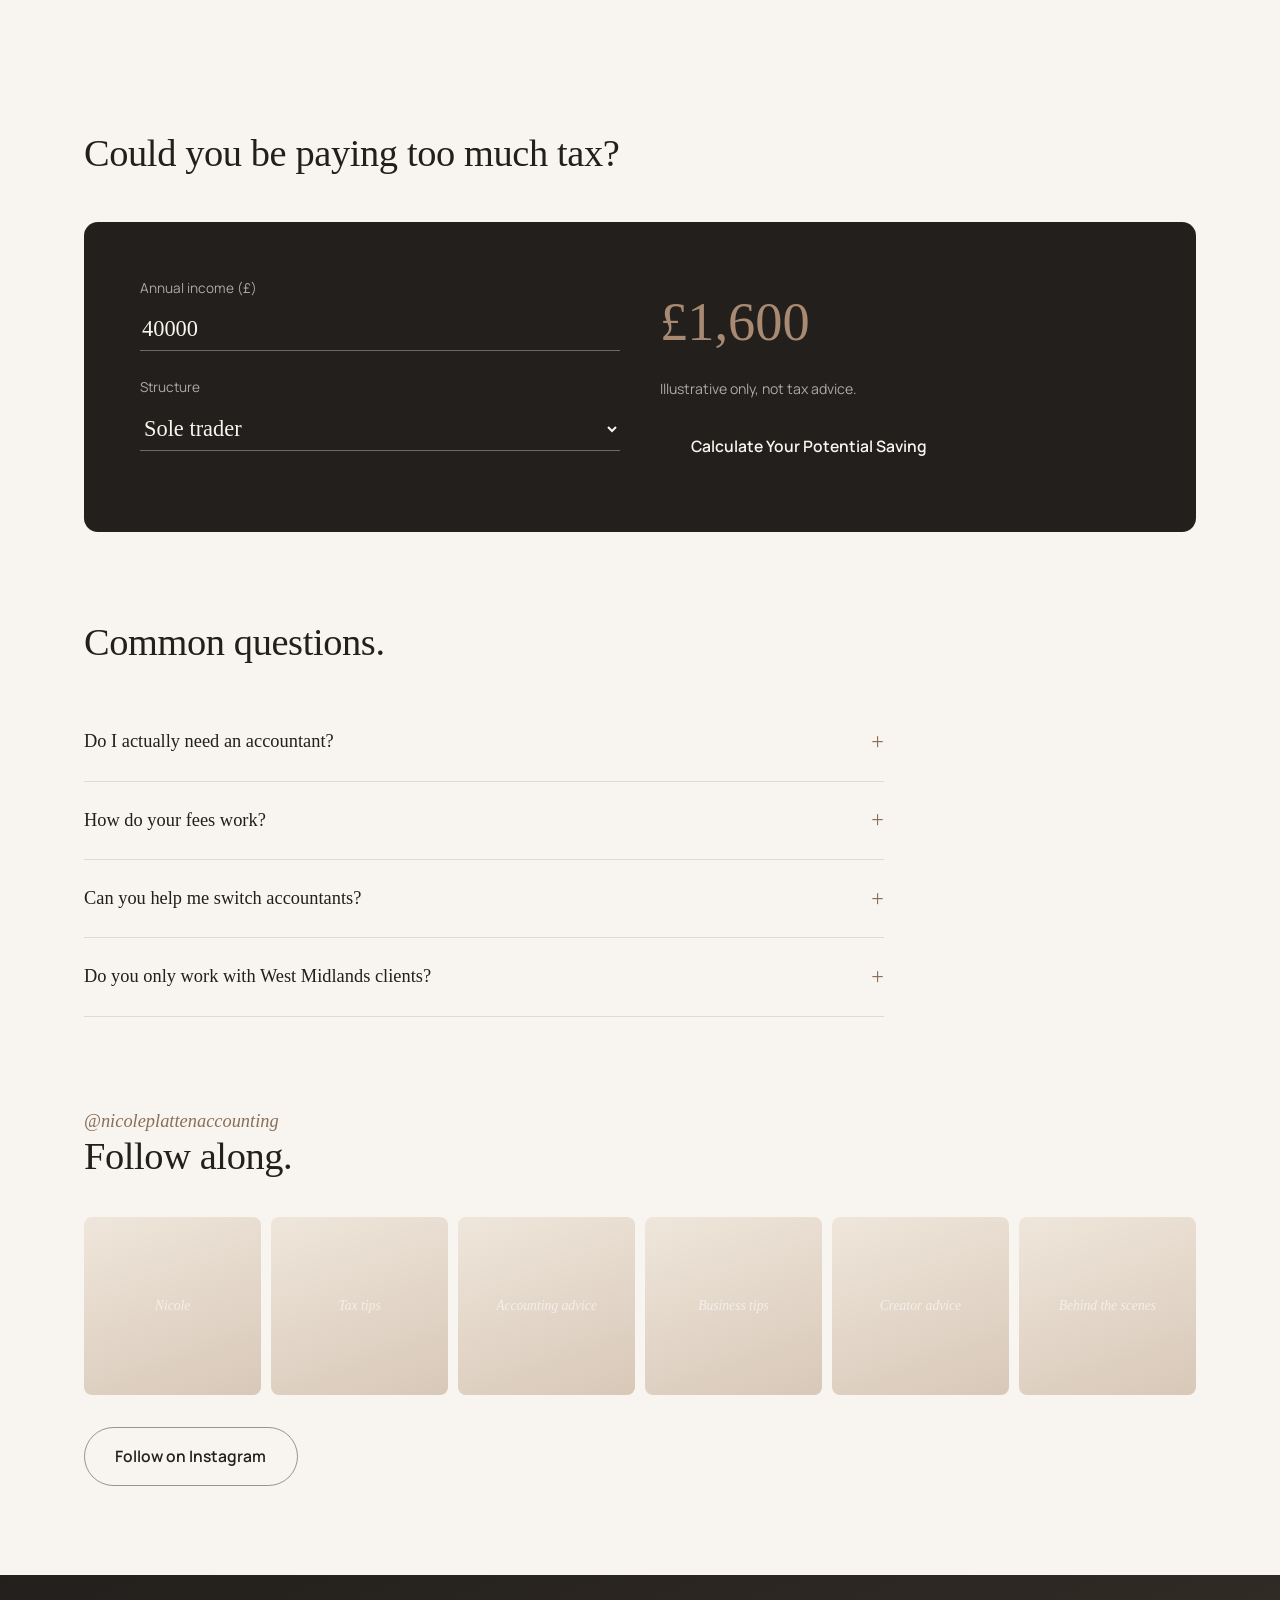
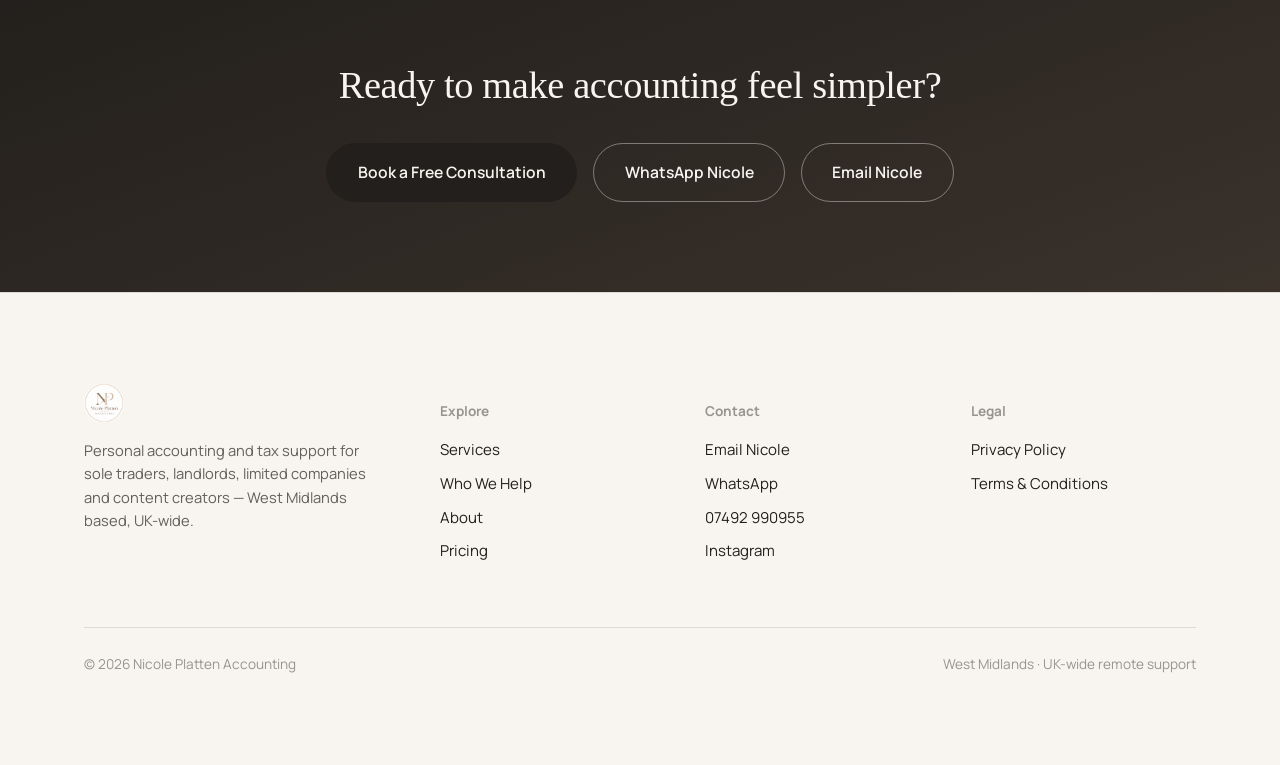
==== commit 91184002: "Add files via upload" ====
--- a/index.html
+++ b/index.html
@@ -198,9 +198,9 @@
   <section class="creator">
     <div class="container">
       <div class="reveal">
-        <p class="eyebrow eyebrow-light">Specialist creator support</p>
-        <h2>Your content is your business.<br>Your accountant should understand it.</h2>
-        <p class="lede">A dedicated specialist service for creators alongside Nicole's wider business, landlord and personal accounting work.</p>
+        <p class="eyebrow eyebrow-light">Content creator accounting</p>
+        <h2>Modern income, properly understood.</h2>
+        <p class="lede">Alongside support for businesses, landlords and individuals, Nicole also works with content creators whose income can come from brand deals, platforms, UGC and social media.</p>
         <div class="platform-row">
           <span>TikTok</span><span>Instagram</span><span>YouTube</span><span>UGC</span>
         </div>
--- a/styles.css
+++ b/styles.css
@@ -554,7 +554,6 @@
 .card-grid{margin-top:2.5rem;}
 .who-card{padding:2rem 1.75rem;border:1px solid rgba(34,31,28,.06);box-shadow:none;}
 .who-card:hover{box-shadow:var(--shadow-sm);transform:translateY(-4px);}
-.who-card:nth-child(3){background:linear-gradient(155deg,#fff 0%,#f5eee7 100%);}
 
 .creator{margin-inline:clamp(.8rem,2vw,2rem);border-radius:28px;overflow:hidden;}
 .creator .container{padding-block:clamp(4rem,7vw,6rem);}
@@ -594,3 +593,90 @@
   .credential-mark:nth-child(5){grid-column:1/-1;border-right:0;border-bottom:0;}
   .creator{margin-inline:.65rem;border-radius:20px;}
 }
+
+
+/* ============================================================
+   Mobile-first redesign — intentionally distinct from desktop
+   ============================================================ */
+@media(max-width:600px){
+  body{overflow-x:hidden;}
+  .container{width:min(100% - 1.5rem, var(--container));}
+
+  /* Mobile hero: copy first, compact portrait second */
+  .hero{padding:1.55rem 0 2.4rem;}
+  .hero .container{display:flex;flex-direction:column;gap:0;}
+  .hero-copy{order:1;width:100%;}
+  .hero-visual{order:2;width:100%;max-width:none;margin:1.4rem 0 0;display:flex;justify-content:flex-end;}
+  .hero-kicker{font-size:.67rem;letter-spacing:.105em;margin-bottom:1rem;line-height:1.45;}
+  .hero-kicker::before{width:20px;}
+  .hero h1{font-size:clamp(2rem,9.4vw,2.72rem);line-height:1.02;letter-spacing:-.032em;max-width:11.5ch;}
+  .hero-copy p.lede{font-size:.98rem;line-height:1.62;margin-top:1rem;max-width:35ch;}
+  .hero-ctas{margin-top:1.35rem;display:grid;grid-template-columns:1fr 1fr;gap:.65rem;}
+  .hero-ctas .btn{width:auto;min-height:46px;padding:.78rem .72rem;font-size:.78rem;line-height:1.2;text-align:center;}
+  .hero-visual .photo-block{width:44%;min-width:142px;max-width:178px;aspect-ratio:4/5;border-radius:18px;box-shadow:0 10px 30px rgba(34,31,28,.10);}
+  .hero-visual .photo-block img{object-position:center 25%;}
+  .hero-visual .photo-caption,.hero-visual .floating-badge{display:none;}
+
+  /* Credentials: 3 qualification marks + 2 compact proof points */
+  .credential-strip{margin-top:0;background:var(--white);}
+  .credential-strip .container{display:grid;grid-template-columns:repeat(6,1fr);padding:.7rem 0;gap:0;}
+  .credential-mark{min-height:64px;padding:.55rem .2rem;border-right:1px solid var(--line);border-bottom:1px solid var(--line);}
+  .credential-mark:nth-child(1),.credential-mark:nth-child(2),.credential-mark:nth-child(3){grid-column:span 2;}
+  .credential-mark:nth-child(3){border-right:0;}
+  .credential-mark:nth-child(4),.credential-mark:nth-child(5){grid-column:span 3;border-bottom:0;}
+  .credential-mark:nth-child(4){border-right:1px solid var(--line);}
+  .credential-mark:nth-child(5){border-right:0;}
+  .credential-wordmark{font-size:1.18rem;}
+  .xero-wordmark{font-size:1.35rem;}
+  .credential-mark strong{font-size:1.15rem;}
+  .credential-mark span:last-child{font-size:.62rem;line-height:1.2;margin-top:.26rem;letter-spacing:.02em;}
+
+  /* Sections are shorter and denser on phones */
+  .section{padding-block:3.3rem;}
+  .section-heading{gap:.72rem;}
+  .section-heading h2{font-size:clamp(1.72rem,7.8vw,2.18rem);line-height:1.06;}
+  .section-heading .lede{font-size:.93rem;line-height:1.55;}
+
+  /* Who I help: 2 x 2 grid instead of a long list */
+  .card-grid{grid-template-columns:repeat(2,minmax(0,1fr));gap:.72rem;margin-top:1.7rem;}
+  .who-card{padding:1.1rem .92rem;min-height:150px;border-radius:16px;display:flex;flex-direction:column;align-items:flex-start;}
+  .who-card .icon{width:36px;height:36px;margin-bottom:.75rem;}
+  .who-card h3{font-size:1.02rem;margin-bottom:.38rem;}
+  .who-card p{font-size:.78rem;line-height:1.42;}
+
+  /* Services: 2-column utility grid, not six stacked panels */
+  .service-grid{grid-template-columns:repeat(2,minmax(0,1fr));gap:.72rem;margin-top:1.7rem;}
+  .service-card{padding:1.05rem .9rem;min-height:126px;border-radius:16px;gap:.55rem;}
+  .service-card .icon{width:36px;height:36px;}
+  .service-card h3{font-size:1rem;line-height:1.15;}
+  .service-card .arrow-link{font-size:.72rem;margin-top:auto;}
+
+  /* Creator section remains premium but no longer dominates */
+  .creator{margin:.2rem .55rem;border-radius:18px;}
+  .creator .container{padding:2.8rem 1.05rem;display:block;}
+  .creator h2{font-size:1.95rem;line-height:1.05;max-width:10ch;}
+  .creator .lede{font-size:.9rem;line-height:1.55;max-width:34ch;}
+  .creator-orb{display:none;}
+  .platform-row{margin-top:1.35rem;gap:.45rem;}
+  .platform-row span{font-size:.7rem;padding:.36rem .65rem;}
+  .creator .btn-primary{margin-top:1.5rem;width:auto;}
+
+  /* Avoid repeating the same portrait twice on one mobile page */
+  .about .container{display:block;}
+  .about .container>div:first-child{display:none;}
+  .about .container>div:last-child{max-width:100%;}
+  .about .credential-grid{grid-template-columns:1fr;gap:.65rem;margin-block:1.5rem;}
+
+  /* Proof cards stay as a compact 2x2 grid */
+  .stats-bar{grid-template-columns:repeat(2,minmax(0,1fr));gap:.7rem;margin-top:1.7rem;}
+  .stat-card{padding:1.25rem .75rem;border-radius:16px;}
+  .stat-card strong{font-size:1.65rem;}
+  .stat-card span{font-size:.7rem;line-height:1.3;}
+}
+
+@media(max-width:360px){
+  .hero-ctas{grid-template-columns:1fr;}
+  .hero-visual .photo-block{width:48%;}
+  .card-grid,.service-grid{gap:.58rem;}
+  .who-card,.service-card{padding:.95rem .78rem;}
+}
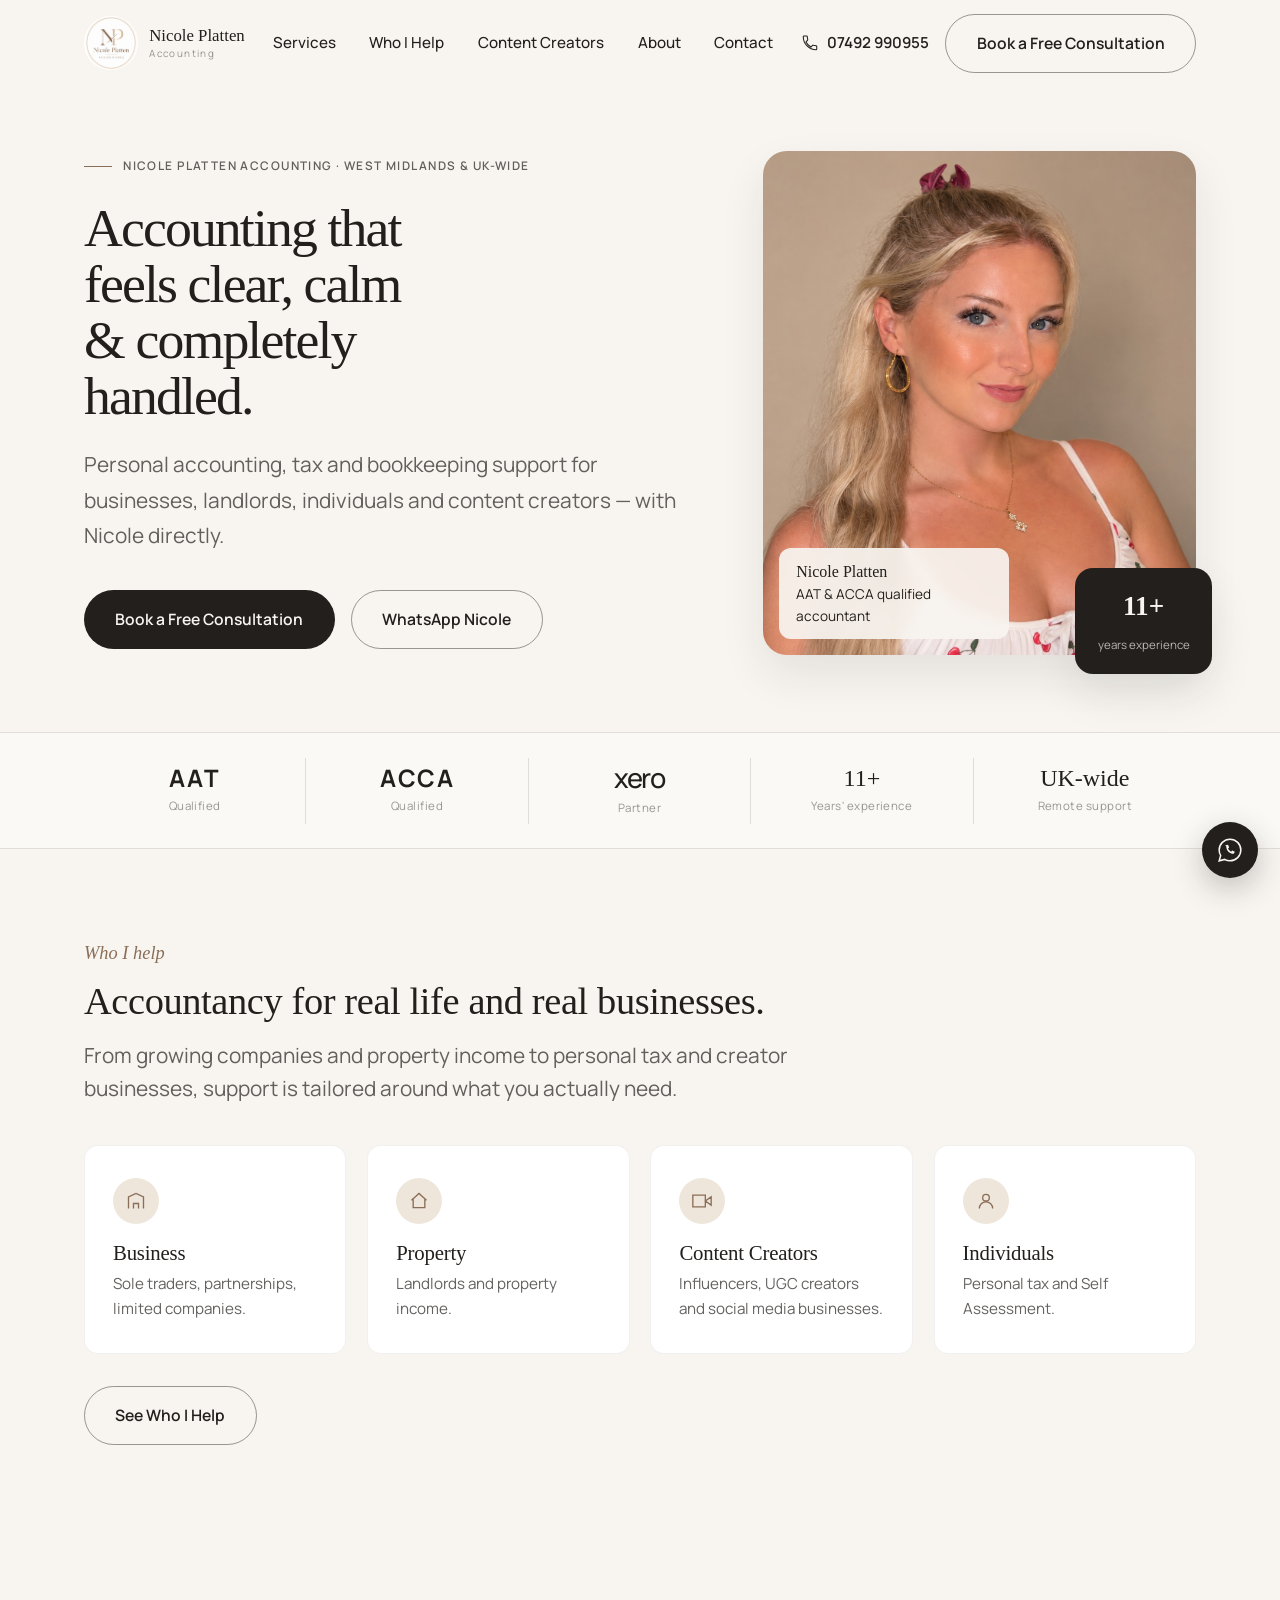
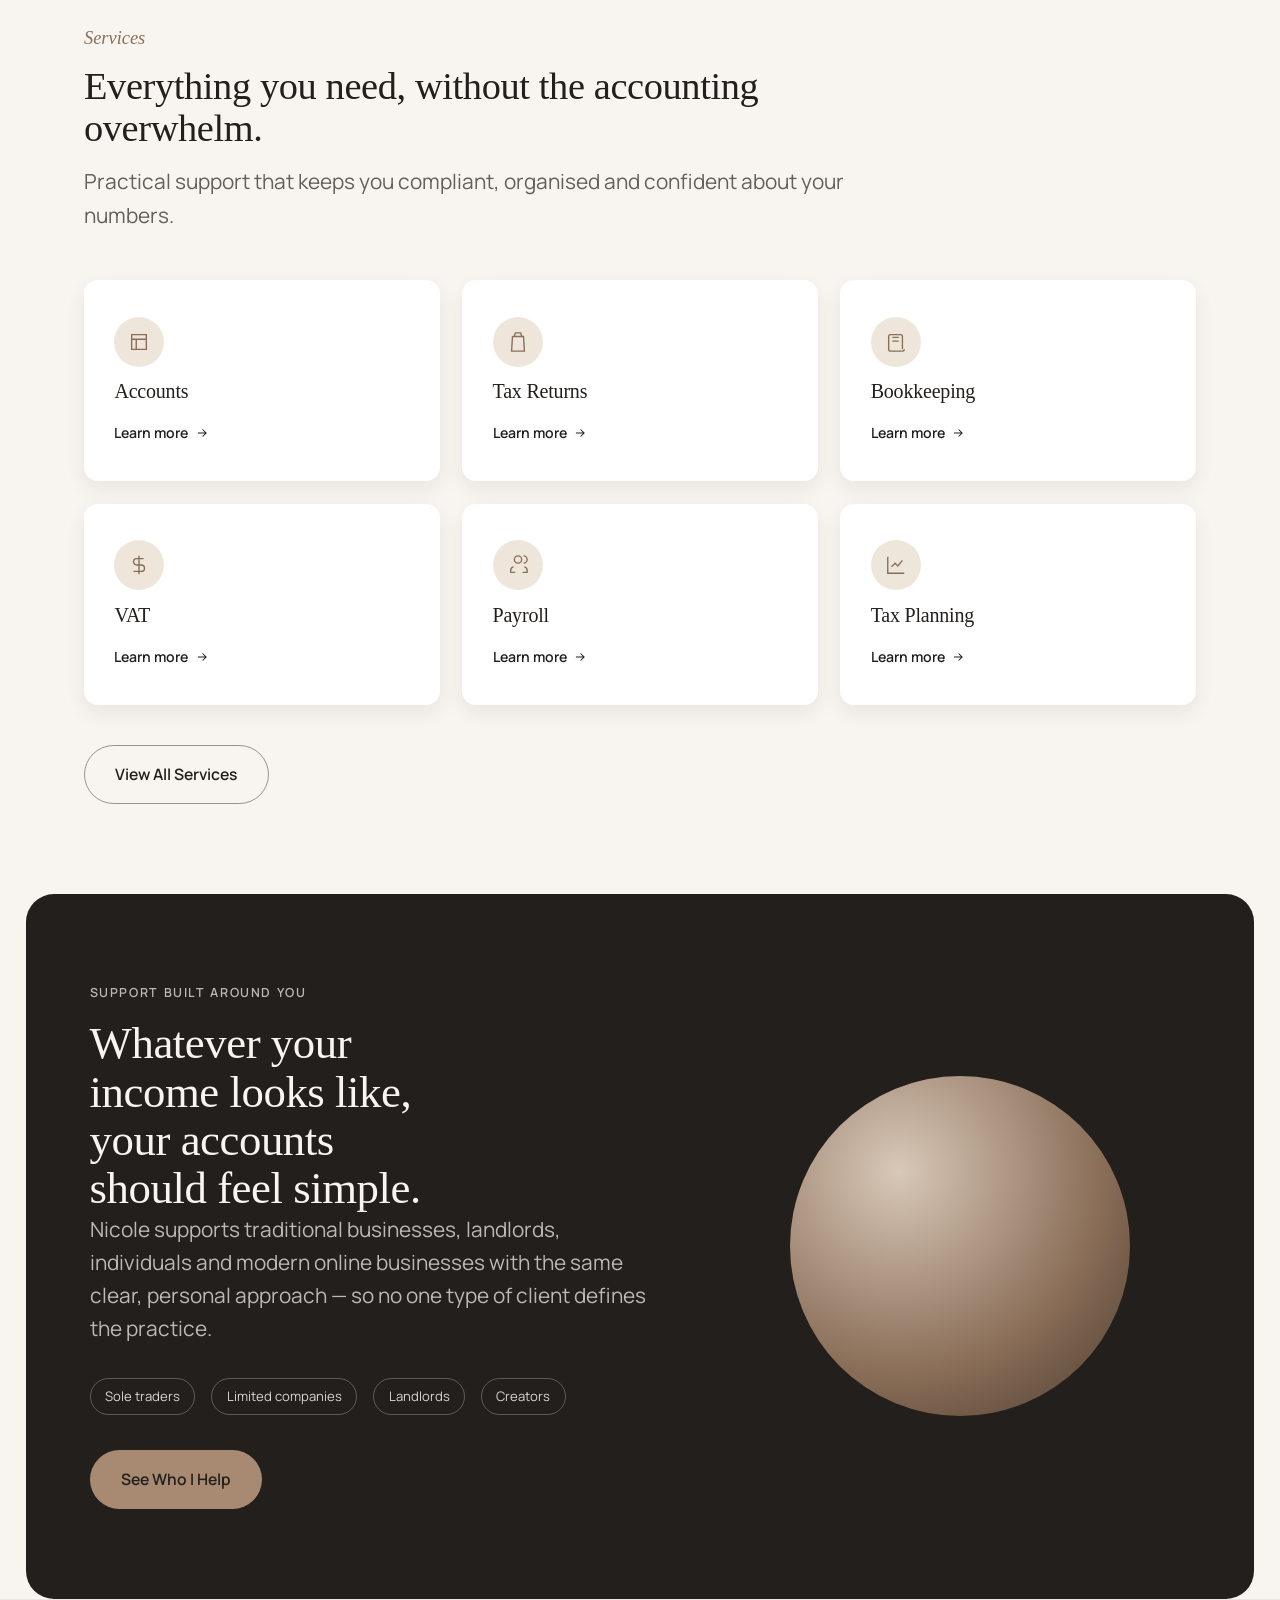
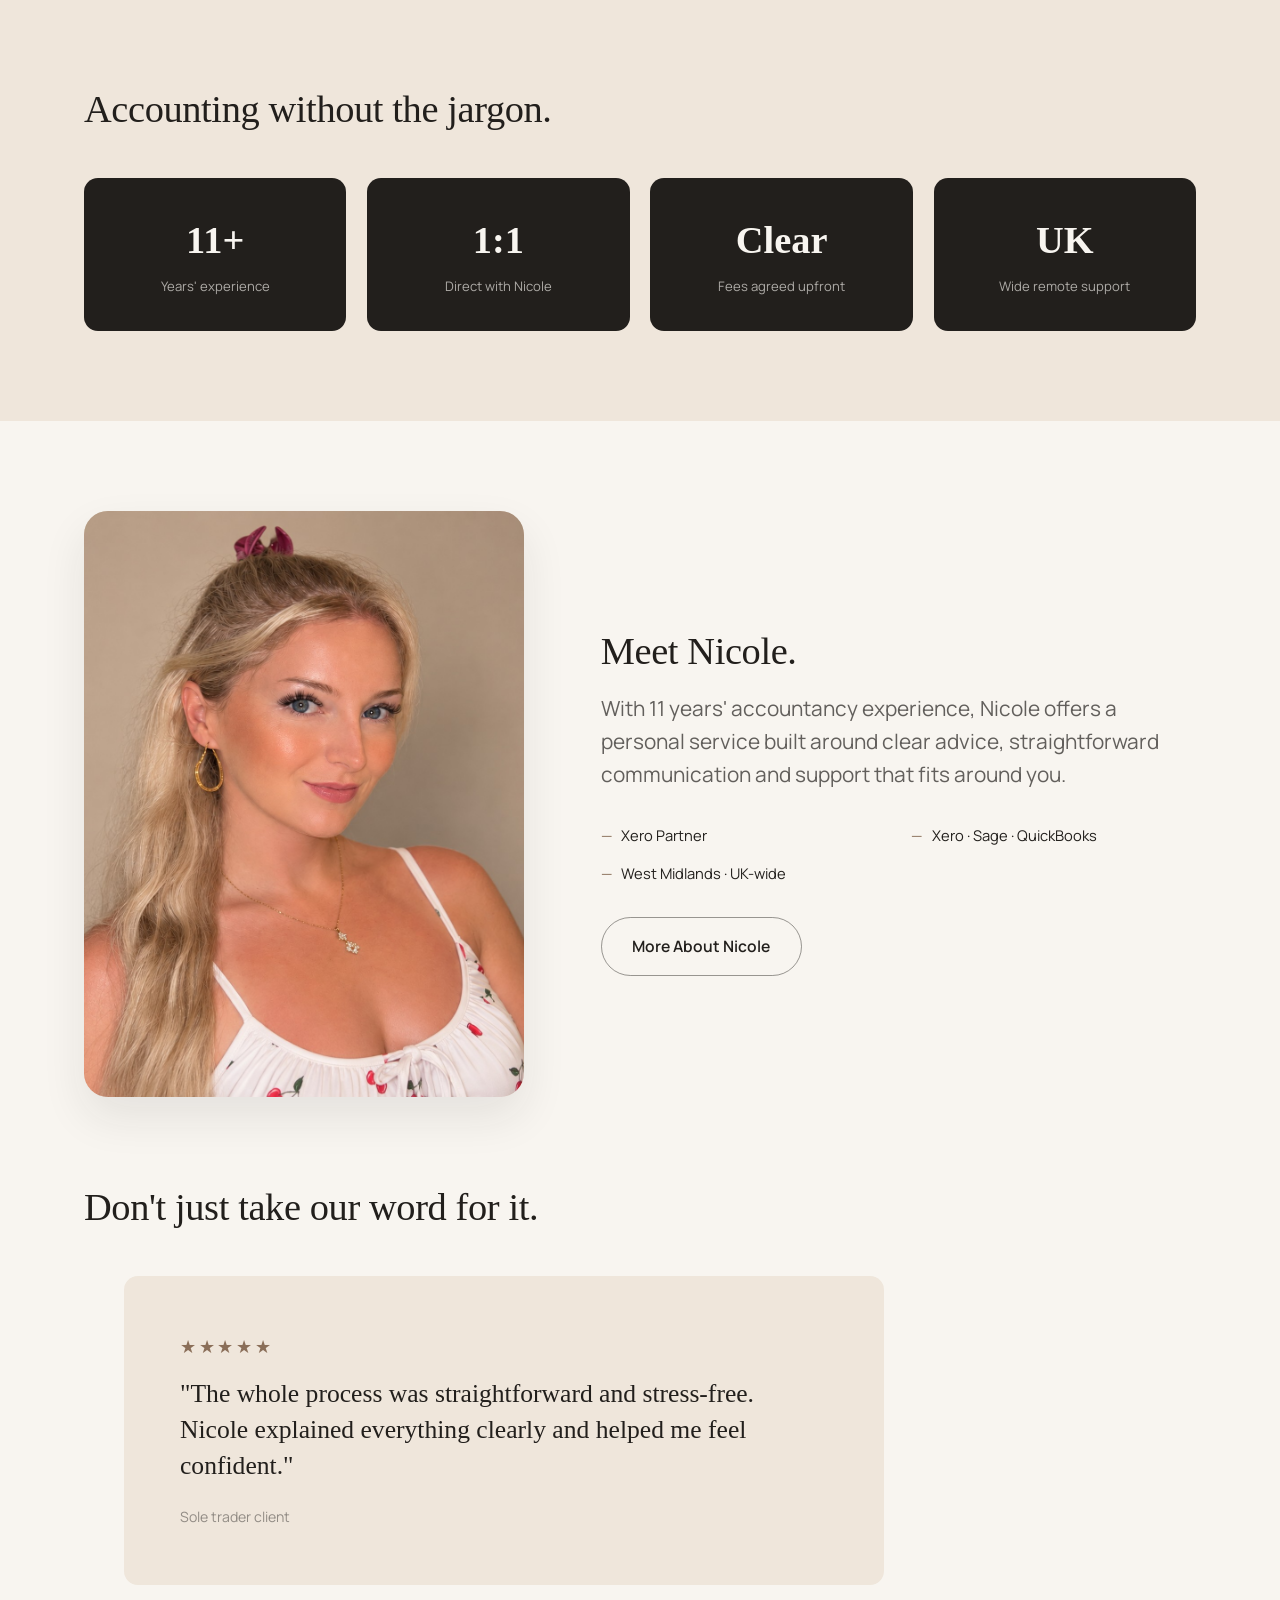
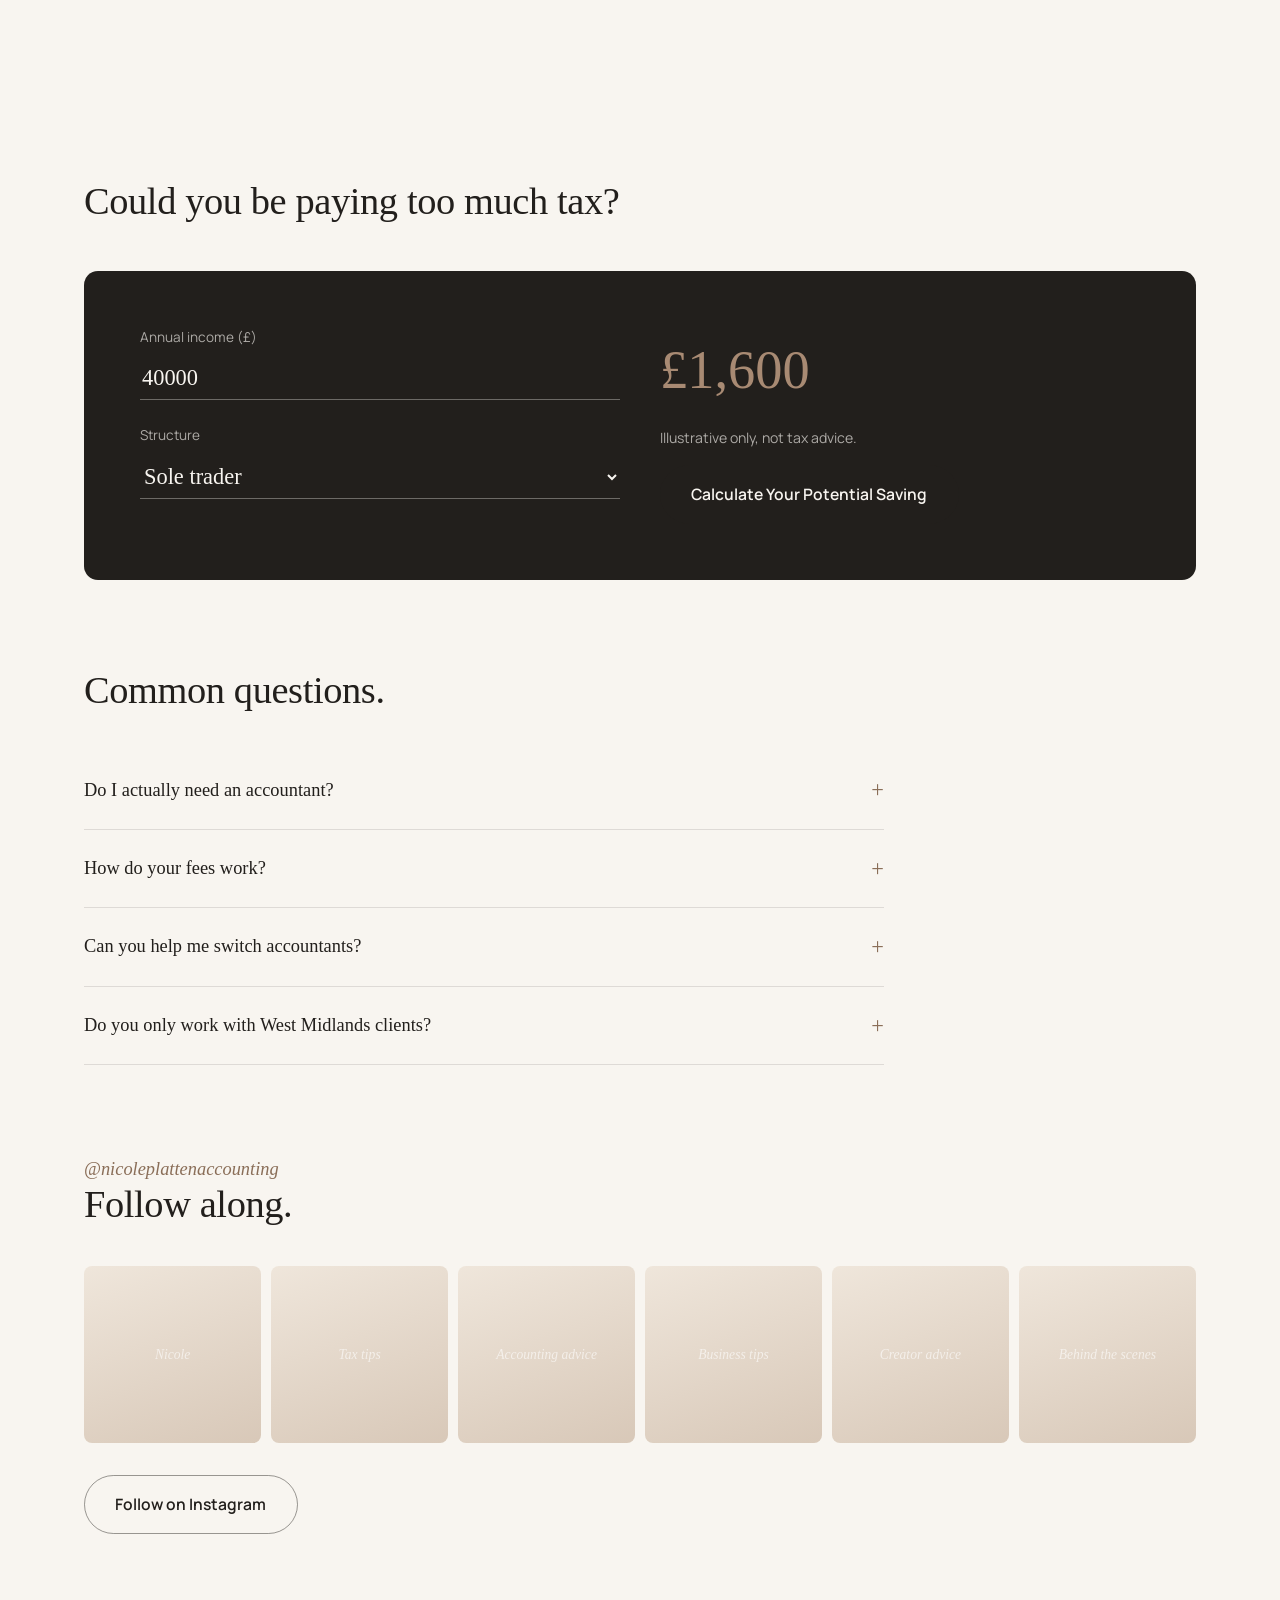
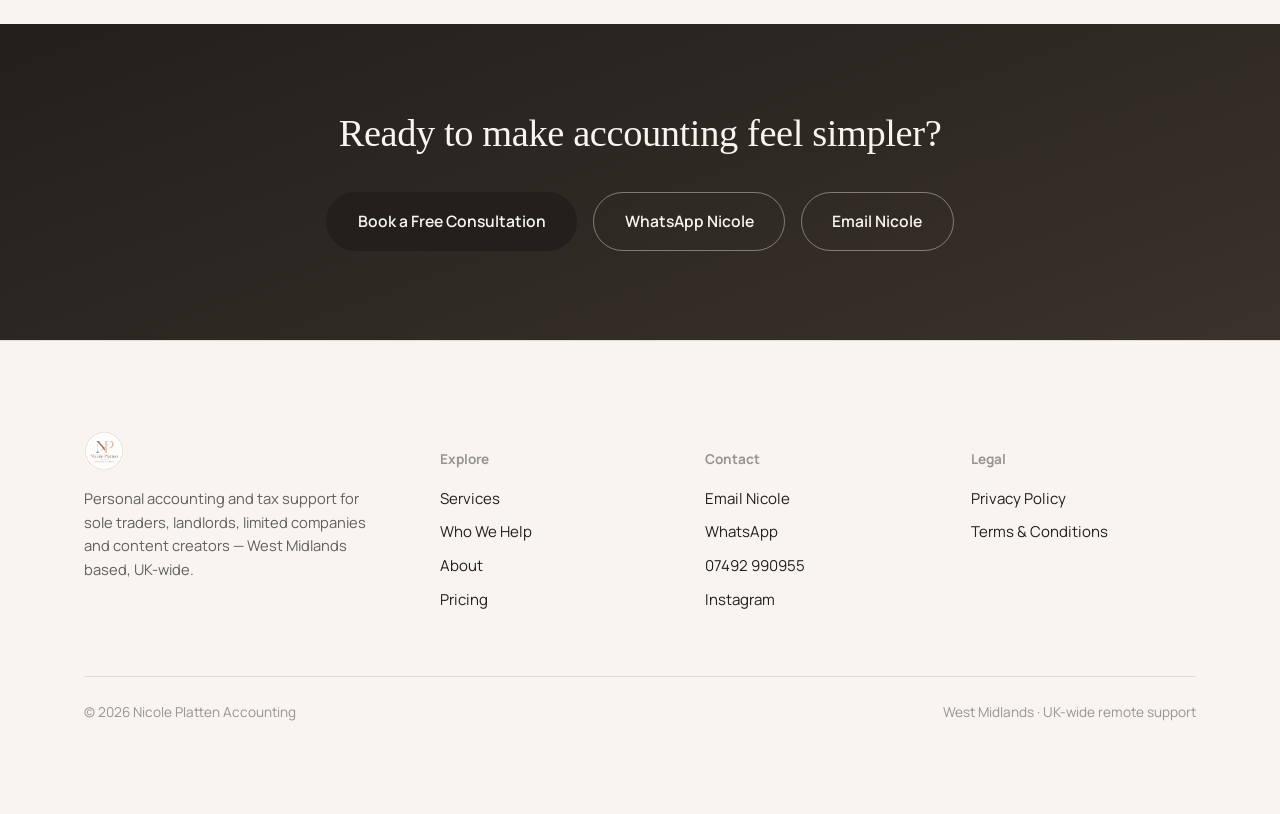
==== commit 78c8cf3a: "Add files via upload" ====
--- a/index.html
+++ b/index.html
@@ -11,7 +11,7 @@
 <meta property="og:type" content="website">
 <meta property="og:locale" content="en_GB">
 <meta name="theme-color" content="#F8F5F0">
-<link rel="stylesheet" href="styles.css">
+<link rel="stylesheet" href="styles.css?v=3.1">
 <script type="application/ld+json">
 {
   "@context": "https://schema.org",
@@ -194,17 +194,17 @@
     </div>
   </section>
 
-  <!-- CREATOR SECTION -->
-  <section class="creator">
-    <div class="container">
-      <div class="reveal">
-        <p class="eyebrow eyebrow-light">Content creator accounting</p>
-        <h2>Modern income, properly understood.</h2>
-        <p class="lede">Alongside support for businesses, landlords and individuals, Nicole also works with content creators whose income can come from brand deals, platforms, UGC and social media.</p>
-        <div class="platform-row">
-          <span>TikTok</span><span>Instagram</span><span>YouTube</span><span>UGC</span>
-        </div>
-        <a class="btn btn-primary" href="content-creators.html">Creator Accounting</a>
+  <!-- BROAD SUPPORT FEATURE -->
+  <section class="creator broad-support">
+    <div class="container">
+      <div class="reveal">
+        <p class="eyebrow eyebrow-light">Support built around you</p>
+        <h2>Whatever your income looks like, your accounts should feel simple.</h2>
+        <p class="lede">Nicole supports traditional businesses, landlords, individuals and modern online businesses with the same clear, personal approach — so no one type of client defines the practice.</p>
+        <div class="platform-row audience-row" aria-label="Who Nicole supports">
+          <span>Sole traders</span><span>Limited companies</span><span>Landlords</span><span>Creators</span>
+        </div>
+        <a class="btn btn-primary" href="who-we-help.html">See Who I Help</a>
       </div>
       <div class="reveal"><div class="creator-orb" aria-hidden="true"></div></div>
     </div>
@@ -370,6 +370,6 @@
   <svg width="26" height="26" viewBox="0 0 24 24" fill="none"><path d="M12 2C6.48 2 2 6.48 2 12c0 1.85.5 3.58 1.36 5.07L2 22l5.06-1.33A9.94 9.94 0 0012 22c5.52 0 10-4.48 10-10S17.52 2 12 2z" stroke="currentColor" stroke-width="1.4"/><path d="M8.5 8.5c0 4 3 7 7 7l1-2-2.5-1-1 1c-1.2-.6-2.2-1.6-2.8-2.8l1-1-1-2.5-2.7.3z" fill="currentColor"/></svg>
 </a>
 
-<script src="script.js"></script>
+<script src="script.js?v=3.1"></script>
 </body>
 </html>
--- a/styles.css
+++ b/styles.css
@@ -680,3 +680,97 @@
   .card-grid,.service-grid{gap:.58rem;}
   .who-card,.service-card{padding:.95rem .78rem;}
 }
+
+/* ============================================================
+   Mobile redesign v3.1 — visibly different from desktop
+   ============================================================ */
+@media (max-width: 600px){
+  /* Header: compact, brand-led */
+  .site-header .container{min-height:62px;padding:.5rem .8rem;}
+  .brand img{width:42px;height:42px;}
+  .header-actions .btn,.header-phone{display:none;}
+  .nav-toggle{display:inline-flex;align-items:center;justify-content:center;}
+
+  /* Hero: no giant portrait. Copy dominates; portrait becomes a small profile card */
+  .hero{padding:1.25rem 0 1.8rem;background:linear-gradient(180deg,var(--ivory) 0%,rgba(232,221,210,.32) 100%);}
+  .hero .container{display:grid;grid-template-columns:1fr;gap:0;}
+  .hero-copy{order:1;}
+  .hero-kicker{font-size:.63rem;letter-spacing:.11em;margin-bottom:.8rem;}
+  .hero h1{font-size:clamp(1.9rem,8.2vw,2.38rem);line-height:1.04;max-width:13ch;letter-spacing:-.026em;}
+  .hero-copy p.lede{font-size:.93rem;line-height:1.58;margin-top:.9rem;max-width:34ch;}
+  .hero-ctas{margin-top:1.15rem;display:grid;grid-template-columns:1fr;gap:.55rem;}
+  .hero-ctas .btn{min-height:44px;width:100%;font-size:.79rem;padding:.72rem 1rem;}
+  .hero-visual{order:2;margin-top:1.05rem!important;width:100%;display:block!important;}
+  .hero-visual .photo-block{
+    width:100%!important;max-width:none!important;min-width:0!important;height:92px!important;aspect-ratio:auto!important;
+    border-radius:15px!important;display:grid;grid-template-columns:74px 1fr;align-items:center;overflow:hidden;
+    background:rgba(255,255,255,.72);border:1px solid var(--line);box-shadow:none!important;padding:.55rem .7rem;
+  }
+  .hero-visual .photo-block img{
+    position:relative!important;inset:auto!important;width:74px!important;height:74px!important;border-radius:12px;
+    object-fit:cover;object-position:center 24%;grid-column:1;
+  }
+  .hero-visual .photo-caption{
+    display:block!important;position:static!important;background:transparent!important;box-shadow:none!important;
+    margin:0 0 0 .8rem!important;padding:0!important;color:var(--charcoal)!important;grid-column:2;
+    font-size:.76rem;line-height:1.35;
+  }
+  .hero-visual .photo-caption strong{display:block;font-size:.9rem;margin-bottom:.16rem;}
+  .hero-visual .floating-badge{display:none!important;}
+
+  /* Qualification / trust block: even 2-column tiles, no half-populated row */
+  .credential-strip{background:var(--white);border-top:1px solid var(--line);border-bottom:1px solid var(--line);}
+  .credential-strip .container{display:grid!important;grid-template-columns:repeat(2,minmax(0,1fr))!important;padding:.7rem!important;gap:.55rem!important;}
+  .credential-mark,.credential-mark:nth-child(n){
+    grid-column:auto!important;min-height:74px!important;border:1px solid var(--line)!important;border-radius:14px!important;
+    background:var(--ivory);padding:.7rem .45rem!important;display:flex;align-items:center;justify-content:center;text-align:center;
+  }
+  .credential-mark:last-child{grid-column:1/-1!important;min-height:64px!important;}
+  .credential-wordmark{font-size:1.16rem!important;}
+  .xero-wordmark{font-size:1.28rem!important;}
+  .credential-mark strong{font-size:1.08rem!important;}
+  .credential-mark span:last-child{font-size:.64rem!important;margin-top:.2rem!important;}
+
+  /* Section rhythm is much tighter on phones */
+  .section{padding-block:2.75rem!important;}
+  .section-heading{gap:.58rem!important;}
+  .section-heading h2{font-size:clamp(1.55rem,7vw,1.95rem)!important;line-height:1.09!important;}
+  .section-heading .lede{font-size:.88rem!important;line-height:1.5!important;}
+
+  /* Who I help: true 2x2 dashboard */
+  .card-grid{display:grid!important;grid-template-columns:repeat(2,minmax(0,1fr))!important;gap:.58rem!important;margin-top:1.35rem!important;}
+  .who-card{min-height:132px!important;padding:.9rem .8rem!important;border-radius:14px!important;}
+  .who-card .icon{width:32px!important;height:32px!important;margin-bottom:.55rem!important;}
+  .who-card h3{font-size:.95rem!important;margin-bottom:.25rem!important;}
+  .who-card p{font-size:.72rem!important;line-height:1.34!important;}
+
+  /* Services: compact app-like tiles, two across */
+  .service-grid{display:grid!important;grid-template-columns:repeat(2,minmax(0,1fr))!important;gap:.58rem!important;margin-top:1.35rem!important;}
+  .service-card{min-height:108px!important;padding:.85rem .78rem!important;border-radius:14px!important;gap:.35rem!important;}
+  .service-card .icon{width:32px!important;height:32px!important;}
+  .service-card h3{font-size:.92rem!important;}
+  .service-card .arrow-link{font-size:.66rem!important;}
+
+  /* Broad support feature: same premium visual language, but no creator-first positioning */
+  .creator.broad-support{margin:.2rem .5rem!important;border-radius:18px!important;}
+  .creator.broad-support .container{padding:2.35rem 1rem!important;display:block!important;}
+  .creator.broad-support h2{font-size:1.72rem!important;line-height:1.08!important;max-width:14ch!important;}
+  .creator.broad-support .lede{font-size:.86rem!important;line-height:1.5!important;max-width:36ch!important;}
+  .creator.broad-support .creator-orb{display:none!important;}
+  .audience-row{display:grid!important;grid-template-columns:1fr 1fr;gap:.45rem!important;margin-top:1.15rem!important;}
+  .audience-row span{text-align:center;font-size:.68rem!important;padding:.48rem .5rem!important;}
+  .creator.broad-support .btn-primary{margin-top:1.25rem!important;}
+
+  /* Do not repeat Nicole's portrait on mobile */
+  .about .container>div:first-child{display:none!important;}
+  .about .container>div:last-child{width:100%!important;}
+
+  /* Proof points remain compact */
+  .stats-bar{grid-template-columns:repeat(2,minmax(0,1fr))!important;gap:.58rem!important;margin-top:1.35rem!important;}
+  .stat-card{padding:1rem .65rem!important;min-height:92px!important;}
+
+  /* Footer reduced in height */
+  .footer-grid{grid-template-columns:1fr 1fr!important;gap:1.5rem 1rem!important;}
+  .footer-brand{grid-column:1/-1;}
+  .footer-bottom{margin-top:2rem!important;}
+}
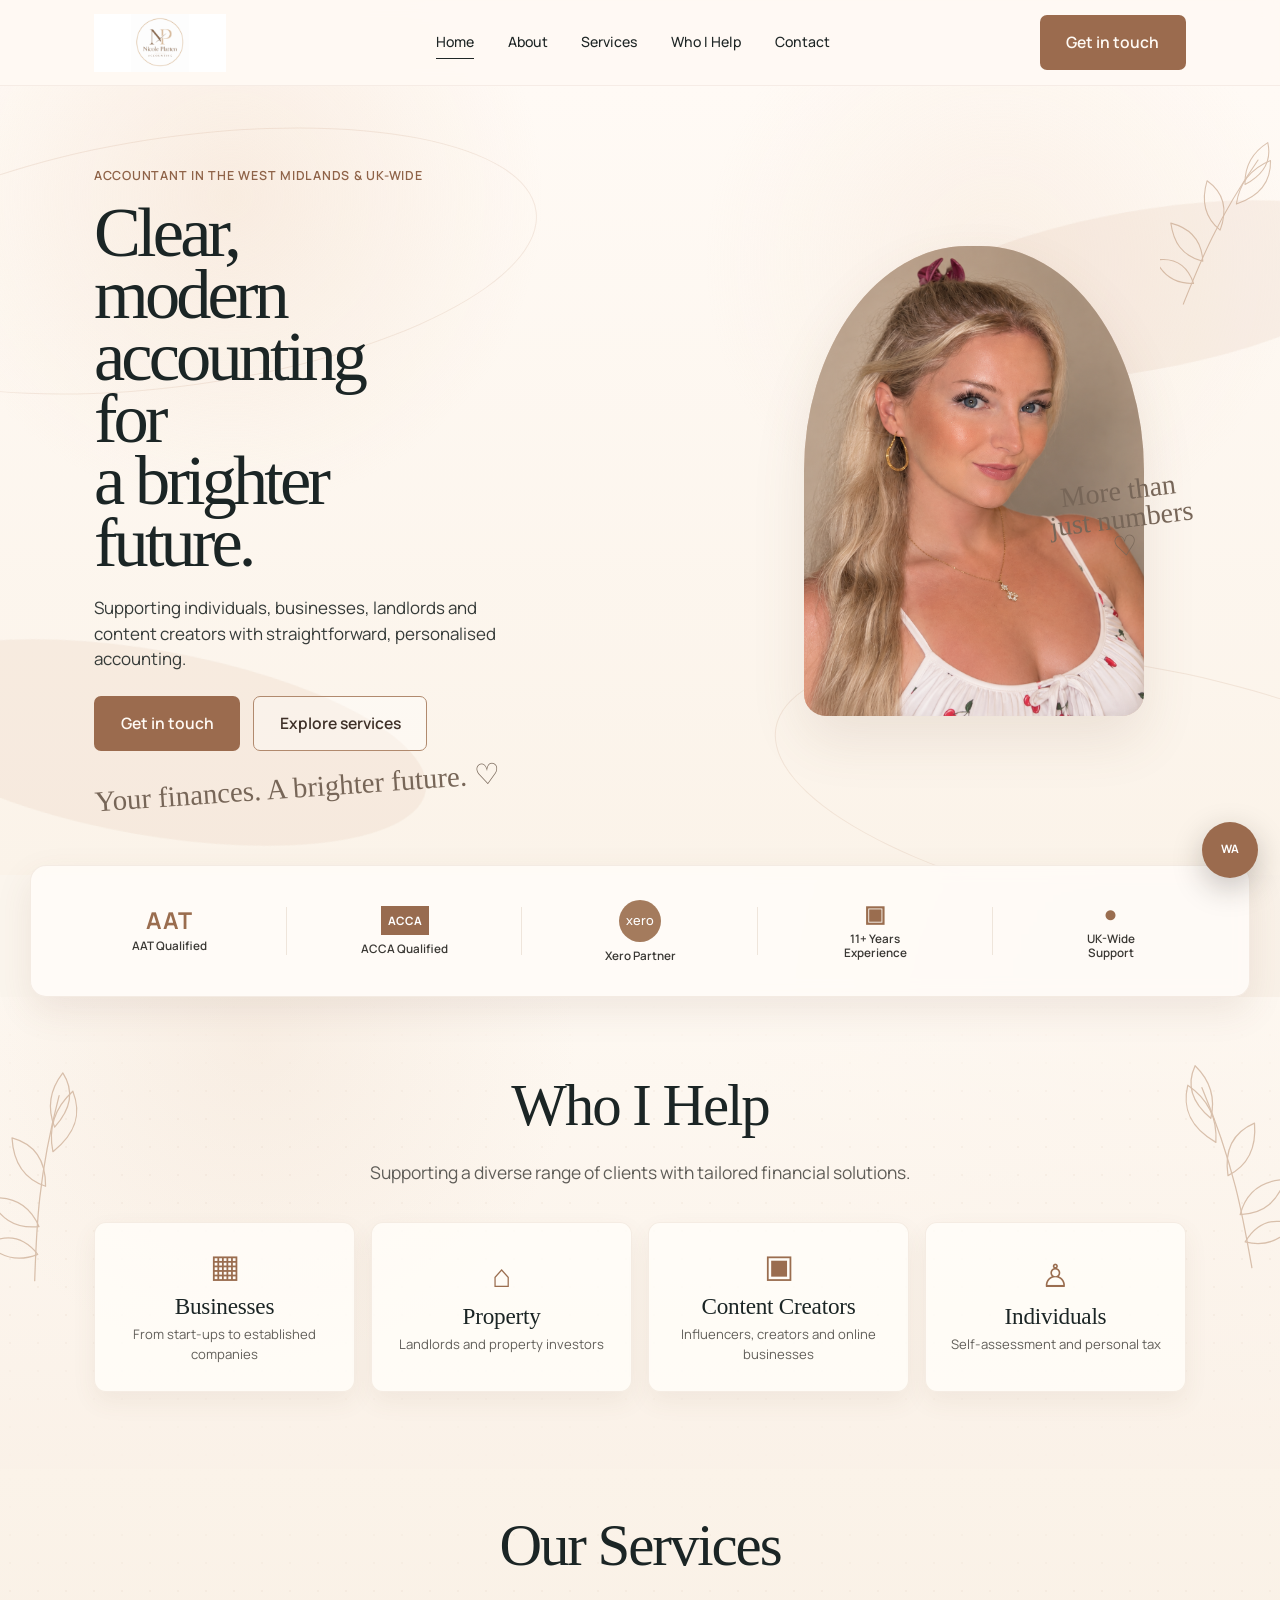
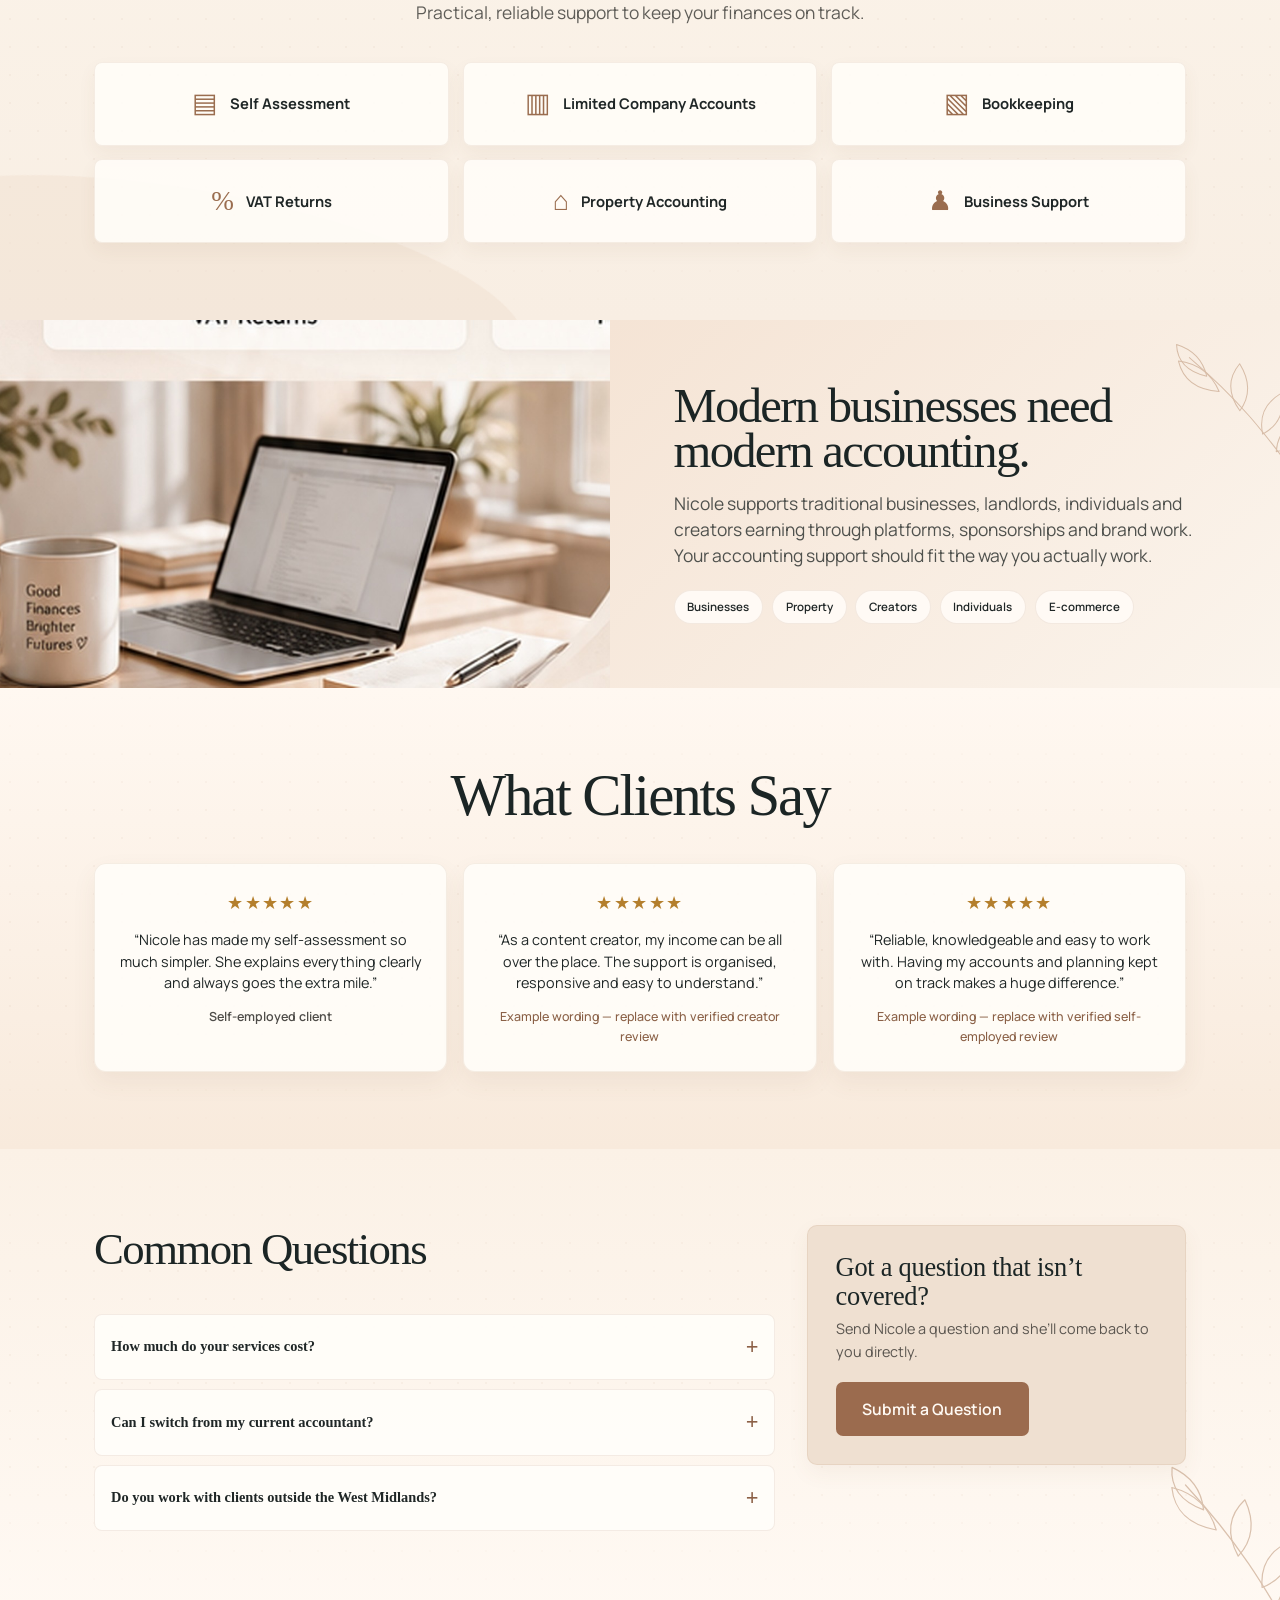
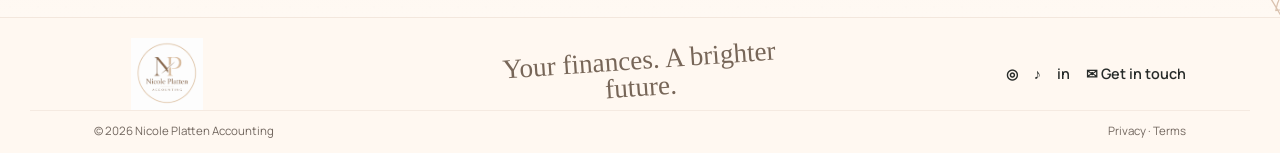
==== commit 8faa53c2: "Add files via upload" ====
--- a/index.html
+++ b/index.html
@@ -4,50 +4,30 @@
 <meta charset="UTF-8">
 <meta name="viewport" content="width=device-width, initial-scale=1">
 <title>Accountant in the West Midlands & UK-Wide | Nicole Platten Accounting</title>
-<meta name="description" content="AAT & ACCA qualified accountant with 11 years' experience. Personal accounting, tax and bookkeeping support for sole traders, landlords, limited companies and content creators — West Midlands based, UK-wide remote.">
+<meta name="description" content="Personal accounting, tax and bookkeeping support for businesses, landlords, individuals and content creators across the West Midlands and UK-wide.">
 <link rel="canonical" href="https://nicoleplattenaccounting.co.uk/">
-<meta property="og:title" content="Nicole Platten Accounting — Your accountant. Not just your accounts.">
-<meta property="og:description" content="Accounting that feels clear, calm & completely handled.">
-<meta property="og:type" content="website">
-<meta property="og:locale" content="en_GB">
-<meta name="theme-color" content="#F8F5F0">
-<link rel="stylesheet" href="styles.css?v=3.1">
-<script type="application/ld+json">
-{
-  "@context": "https://schema.org",
-  "@type": "AccountingService",
-  "name": "Nicole Platten Accounting",
-  "description": "AAT & ACCA qualified accountant providing accounting, tax and bookkeeping support to sole traders, landlords, limited companies and content creators.",
-  "areaServed": ["West Midlands", "United Kingdom"],
-  "telephone": "+447492990955",
-  "url": "https://nicoleplattenaccounting.co.uk/"
-}
-</script>
+<meta name="theme-color" content="#fbf5ed">
+<link rel="stylesheet" href="styles.css?v=4.0">
 </head>
-<body>
+<body class="home-v4">
 <a class="skip-link" href="#main">Skip to main content</a>
 
-<header class="site-header">
-  <div class="container">
-    <a class="brand" href="index.html">
-      <img src="assets/logo.png" alt="Nicole Platten Accounting logo" width="42" height="42">
-      <span class="brand-word">Nicole Platten<span>Accounting</span></span>
+<header class="site-header home-header">
+  <div class="container header-inner">
+    <a class="brand brand-logo" href="index.html" aria-label="Nicole Platten Accounting home">
+      <img src="assets/logo.png" alt="Nicole Platten Accounting">
     </a>
     <nav class="nav" aria-label="Primary">
+      <a class="active" href="index.html">Home</a>
+      <a href="about.html">About</a>
       <a href="services.html">Services</a>
       <a href="who-we-help.html">Who I Help</a>
-      <a href="content-creators.html">Content Creators</a>
-      <a href="about.html">About</a>
       <a href="contact.html">Contact</a>
     </nav>
     <div class="header-actions">
-      <a class="header-phone" href="tel:+447492990955" aria-label="Call Nicole on 07492 990955">
-        <svg width="18" height="18" viewBox="0 0 24 24" fill="none"><path d="M6.6 10.8c1.4 2.8 3.8 5.1 6.6 6.6l2.2-2.2c.3-.3.7-.4 1-.2 1.1.4 2.3.6 3.6.6.6 0 1 .4 1 1V20c0 .6-.4 1-1 1C10.9 21 3 13.1 3 3.6c0-.6.4-1 1-1h3.4c.6 0 1 .4 1 1 0 1.3.2 2.5.6 3.6.1.4 0 .8-.2 1L6.6 10.8z" stroke="currentColor" stroke-width="1.4"/></svg>
-        <span>07492 990955</span>
-      </a>
-      <a class="btn btn-secondary" href="contact.html">Book a Free Consultation</a>
+      <a class="btn btn-primary header-cta" href="contact.html">Get in touch</a>
       <button class="nav-toggle" aria-label="Open menu" aria-expanded="false">
-        <svg width="26" height="18" viewBox="0 0 26 18" fill="none"><path d="M0 1H26" stroke="#221F1C" stroke-width="1.6"/><path d="M0 9H26" stroke="#221F1C" stroke-width="1.6"/><path d="M0 17H26" stroke="#221F1C" stroke-width="1.6"/></svg>
+        <svg width="26" height="18" viewBox="0 0 26 18" fill="none"><path d="M0 1H26M0 9H26M0 17H26" stroke="currentColor" stroke-width="1.6"/></svg>
       </button>
     </div>
   </div>
@@ -55,321 +35,136 @@
 
 <div class="mobile-nav" aria-hidden="true">
   <div class="mobile-nav-top">
-    <a class="brand" href="index.html">
-      <img src="assets/logo.png" alt="" width="36" height="36">
-    </a>
-    <button class="mobile-nav-close" aria-label="Close menu">
-      <svg width="20" height="20" viewBox="0 0 20 20"><path d="M1 1L19 19M19 1L1 19" stroke="#221F1C" stroke-width="1.6"/></svg>
-    </button>
+    <a class="brand brand-logo" href="index.html"><img src="assets/logo.png" alt="Nicole Platten Accounting"></a>
+    <button class="mobile-nav-close" aria-label="Close menu"><svg width="20" height="20" viewBox="0 0 20 20"><path d="M1 1L19 19M19 1L1 19" stroke="currentColor" stroke-width="1.6"/></svg></button>
   </div>
   <nav aria-label="Mobile">
-    <a href="services.html">Services</a>
-    <a href="who-we-help.html">Who I Help</a>
-    <a href="content-creators.html">Content Creators</a>
-    <a href="about.html">About</a>
-    <a href="contact.html">Contact</a>
+    <a href="index.html">Home</a><a href="about.html">About</a><a href="services.html">Services</a><a href="who-we-help.html">Who I Help</a><a href="contact.html">Contact</a>
   </nav>
-  <a class="header-phone" href="tel:+447492990955" style="margin-top:1.5rem;">
-    <svg width="18" height="18" viewBox="0 0 24 24" fill="none"><path d="M6.6 10.8c1.4 2.8 3.8 5.1 6.6 6.6l2.2-2.2c.3-.3.7-.4 1-.2 1.1.4 2.3.6 3.6.6.6 0 1 .4 1 1V20c0 .6-.4 1-1 1C10.9 21 3 13.1 3 3.6c0-.6.4-1 1-1h3.4c.6 0 1 .4 1 1 0 1.3.2 2.5.6 3.6.1.4 0 .8-.2 1L6.6 10.8z" stroke="currentColor" stroke-width="1.4"/></svg>
-    <span>07492 990955</span>
-  </a>
-  <a class="btn btn-primary" href="contact.html" style="margin-top:1rem;">Book a Free Consultation</a>
+  <a class="btn btn-primary" href="contact.html">Get in touch</a>
 </div>
 
 <main id="main">
-
-  <!-- HERO -->
-  <section class="hero">
-    <div class="container">
-      <div class="hero-copy">
-        <p class="hero-kicker">Nicole Platten Accounting · West Midlands &amp; UK-wide</p>
-        <h1>Accounting that feels clear, calm &amp; completely handled.</h1>
-        <p class="lede">Personal accounting, tax and bookkeeping support for businesses, landlords, individuals and content creators — with Nicole directly.</p>
+  <section class="hero hero-luxe">
+    <div class="shape shape-a" aria-hidden="true"></div>
+    <div class="shape shape-b" aria-hidden="true"></div>
+    <img class="line-leaf hero-leaf" src="assets/leaf.svg" alt="" aria-hidden="true">
+    <div class="container hero-grid">
+      <div class="hero-copy reveal">
+        <p class="hero-kicker">ACCOUNTANT IN THE WEST MIDLANDS &amp; UK-WIDE</p>
+        <h1>Clear, modern<br>accounting for<br>a brighter future.</h1>
+        <p class="lede">Supporting individuals, businesses, landlords and content creators with straightforward, personalised accounting.</p>
         <div class="hero-ctas">
-          <a class="btn btn-primary" href="contact.html">Book a Free Consultation</a>
-          <a class="btn btn-secondary" href="https://wa.me/447492990955?text=Hi%20Nicole%2C%20I%27d%20like%20to%20book%20a%20consultation">WhatsApp Nicole</a>
+          <a class="btn btn-primary" href="contact.html">Get in touch</a>
+          <a class="btn btn-secondary" href="#services">Explore services</a>
         </div>
+        <p class="scribble">Your finances. A brighter future. ♡</p>
       </div>
-      <div class="hero-visual">
-        <div class="photo-block">
-          <img src="assets/nicole-hero.jpg" alt="Nicole Platten" onerror="this.style.display='none'; this.parentElement.classList.add('img-fallback')">
-          <span class="initials" aria-hidden="true">NP</span>
-          <p class="photo-caption"><strong>Nicole Platten</strong>AAT &amp; ACCA qualified accountant</p>
+      <div class="hero-visual reveal">
+        <div class="portrait-arch">
+          <img src="assets/nicole-original.png" alt="Nicole Platten, accountant">
         </div>
-        <div class="floating-badge"><strong>11+</strong><span>years experience</span></div>
+        <p class="scribble side-note">More than just numbers ♡</p>
       </div>
     </div>
   </section>
 
-  <!-- CREDENTIALS / TRUST -->
-  <section class="credential-strip" aria-label="Qualifications and credentials">
-    <div class="container">
-      <div class="credential-mark"><span class="credential-wordmark">AAT</span><span>Qualified</span></div>
-      <div class="credential-mark"><span class="credential-wordmark">ACCA</span><span>Qualified</span></div>
-      <div class="credential-mark"><span class="credential-wordmark xero-wordmark">xero</span><span>Partner</span></div>
-      <div class="credential-mark credential-experience"><strong>11+</strong><span>Years' experience</span></div>
-      <div class="credential-mark credential-location"><strong>UK-wide</strong><span>Remote support</span></div>
+  <section class="credential-strip luxe-credentials" aria-label="Qualifications and credentials">
+    <div class="container credential-grid-home">
+      <div class="credential-home"><strong class="brandmark-text">AAT</strong><span>AAT Qualified</span></div>
+      <div class="credential-home"><strong class="acca-box">ACCA</strong><span>ACCA Qualified</span></div>
+      <div class="credential-home"><strong class="xero-circle">xero</strong><span>Xero Partner</span></div>
+      <div class="credential-home"><strong class="cred-icon">▣</strong><span>11+ Years<br>Experience</span></div>
+      <div class="credential-home"><strong class="cred-icon">●</strong><span>UK-Wide<br>Support</span></div>
     </div>
   </section>
 
-  <!-- WHO WE HELP -->
-  <section class="section">
+  <section class="section patterned-section who-section" id="who">
+    <img class="line-leaf leaf-left" src="assets/leaf.svg" alt="" aria-hidden="true">
+    <img class="line-leaf leaf-right" src="assets/leaf.svg" alt="" aria-hidden="true">
     <div class="container">
-      <div class="section-heading reveal">
-        <p class="eyebrow">Who I help</p>
-        <h2>Accountancy for real life and real businesses.</h2>
-        <p class="lede">From growing companies and property income to personal tax and creator businesses, support is tailored around what you actually need.</p>
+      <div class="section-heading center reveal">
+        <h2>Who I Help</h2>
+        <p>Supporting a diverse range of clients with tailored financial solutions.</p>
       </div>
-      <div class="card-grid reveal-group">
-        <div class="who-card reveal">
-          <span class="icon" aria-hidden="true"><svg width="20" height="20" viewBox="0 0 24 24" fill="none"><path d="M3 21V7l9-4 9 4v14M9 21v-6h6v6" stroke="currentColor" stroke-width="1.6"/></svg></span>
-          <h3>Business</h3>
-          <p>Sole traders, partnerships, limited companies.</p>
-        </div>
-        <div class="who-card reveal">
-          <span class="icon" aria-hidden="true"><svg width="20" height="20" viewBox="0 0 24 24" fill="none"><path d="M3 11l9-8 9 8M5 10v10h14V10" stroke="currentColor" stroke-width="1.6"/></svg></span>
-          <h3>Property</h3>
-          <p>Landlords and property income.</p>
-        </div>
-        <div class="who-card reveal">
-          <span class="icon" aria-hidden="true"><svg width="20" height="20" viewBox="0 0 24 24" fill="none"><path d="M23 7l-7 5 7 5V7zM1 5h15v14H1z" stroke="currentColor" stroke-width="1.6"/></svg></span>
-          <h3>Content Creators</h3>
-          <p>Influencers, UGC creators and social media businesses.</p>
-        </div>
-        <div class="who-card reveal">
-          <span class="icon" aria-hidden="true"><svg width="20" height="20" viewBox="0 0 24 24" fill="none"><path d="M12 12a4 4 0 100-8 4 4 0 000 8zM4 21a8 8 0 0116 0" stroke="currentColor" stroke-width="1.6"/></svg></span>
-          <h3>Individuals</h3>
-          <p>Personal tax and Self Assessment.</p>
-        </div>
-      </div>
-      <div style="margin-top:2rem;">
-        <a class="btn btn-secondary" href="who-we-help.html">See Who I Help</a>
+      <div class="home-card-grid four reveal-group">
+        <a class="home-card reveal" href="who-we-help.html#businesses"><span class="home-icon">▦</span><h3>Businesses</h3><p>From start-ups to established companies</p></a>
+        <a class="home-card reveal" href="who-we-help.html#property"><span class="home-icon">⌂</span><h3>Property</h3><p>Landlords and property investors</p></a>
+        <a class="home-card reveal" href="content-creators.html"><span class="home-icon">▣</span><h3>Content Creators</h3><p>Influencers, creators and online businesses</p></a>
+        <a class="home-card reveal" href="who-we-help.html#individuals"><span class="home-icon">♙</span><h3>Individuals</h3><p>Self-assessment and personal tax</p></a>
       </div>
     </div>
   </section>
 
-  <!-- SERVICES -->
-  <section class="section">
+  <section class="section patterned-section services-section" id="services">
+    <div class="shape shape-c" aria-hidden="true"></div>
     <div class="container">
-      <div class="section-heading reveal">
-        <p class="eyebrow">Services</p>
-        <h2>Everything you need, without the accounting overwhelm.</h2>
-        <p class="lede">Practical support that keeps you compliant, organised and confident about your numbers.</p>
+      <div class="section-heading center reveal">
+        <h2>Our Services</h2>
+        <p>Practical, reliable support to keep your finances on track.</p>
       </div>
-      <div class="service-grid reveal-group">
-        <a class="service-card reveal" href="services.html#accounts">
-          <span class="icon" aria-hidden="true"><svg width="22" height="22" viewBox="0 0 24 24" fill="none"><path d="M4 4h16v16H4zM4 9h16M9 9v11" stroke="currentColor" stroke-width="1.5"/></svg></span>
-          <h3>Accounts</h3>
-          <span class="arrow-link">Learn more <svg width="14" height="14" viewBox="0 0 24 24" fill="none"><path d="M5 12h14M13 6l6 6-6 6" stroke="currentColor" stroke-width="1.8"/></svg></span>
-        </a>
-        <a class="service-card reveal" href="services.html#tax-returns">
-          <span class="icon" aria-hidden="true"><svg width="22" height="22" viewBox="0 0 24 24" fill="none"><path d="M9 2h6l1 4H8l1-4zM6 6h12l1 16H5L6 6z" stroke="currentColor" stroke-width="1.5"/></svg></span>
-          <h3>Tax Returns</h3>
-          <span class="arrow-link">Learn more <svg width="14" height="14" viewBox="0 0 24 24" fill="none"><path d="M5 12h14M13 6l6 6-6 6" stroke="currentColor" stroke-width="1.8"/></svg></span>
-        </a>
-        <a class="service-card reveal" href="services.html#bookkeeping">
-          <span class="icon" aria-hidden="true"><svg width="22" height="22" viewBox="0 0 24 24" fill="none"><path d="M4 19.5V6a2 2 0 012-2h11a2 2 0 012 2v13.5M4 19.5A2.5 2.5 0 006.5 22H19a2 2 0 002-2M8 7h7M8 11h7" stroke="currentColor" stroke-width="1.5"/></svg></span>
-          <h3>Bookkeeping</h3>
-          <span class="arrow-link">Learn more <svg width="14" height="14" viewBox="0 0 24 24" fill="none"><path d="M5 12h14M13 6l6 6-6 6" stroke="currentColor" stroke-width="1.8"/></svg></span>
-        </a>
-        <a class="service-card reveal" href="services.html#vat">
-          <span class="icon" aria-hidden="true"><svg width="22" height="22" viewBox="0 0 24 24" fill="none"><path d="M12 2v20M17 5H9.5a3.5 3.5 0 000 7h5a3.5 3.5 0 010 7H6" stroke="currentColor" stroke-width="1.5"/></svg></span>
-          <h3>VAT</h3>
-          <span class="arrow-link">Learn more <svg width="14" height="14" viewBox="0 0 24 24" fill="none"><path d="M5 12h14M13 6l6 6-6 6" stroke="currentColor" stroke-width="1.8"/></svg></span>
-        </a>
-        <a class="service-card reveal" href="services.html#payroll">
-          <span class="icon" aria-hidden="true"><svg width="22" height="22" viewBox="0 0 24 24" fill="none"><path d="M17 20h5v-2a4 4 0 00-3-3.87M9 20H4v-2a4 4 0 013-3.87m5-4.13a4 4 0 100-8 4 4 0 000 8zm6 0a4 4 0 100-8" stroke="currentColor" stroke-width="1.5"/></svg></span>
-          <h3>Payroll</h3>
-          <span class="arrow-link">Learn more <svg width="14" height="14" viewBox="0 0 24 24" fill="none"><path d="M5 12h14M13 6l6 6-6 6" stroke="currentColor" stroke-width="1.8"/></svg></span>
-        </a>
-        <a class="service-card reveal" href="services.html#tax-planning">
-          <span class="icon" aria-hidden="true"><svg width="22" height="22" viewBox="0 0 24 24" fill="none"><path d="M3 3v18h18M7 14l4-4 3 3 5-6" stroke="currentColor" stroke-width="1.5"/></svg></span>
-          <h3>Tax Planning</h3>
-          <span class="arrow-link">Learn more <svg width="14" height="14" viewBox="0 0 24 24" fill="none"><path d="M5 12h14M13 6l6 6-6 6" stroke="currentColor" stroke-width="1.8"/></svg></span>
-        </a>
-      </div>
-      <div style="margin-top:2.5rem;">
-        <a class="btn btn-secondary" href="services.html">View All Services</a>
+      <div class="service-tiles reveal-group">
+        <a class="service-tile reveal" href="services.html#tax-returns"><span>▤</span><b>Self Assessment</b></a>
+        <a class="service-tile reveal" href="services.html#accounts"><span>▥</span><b>Limited Company Accounts</b></a>
+        <a class="service-tile reveal" href="services.html#bookkeeping"><span>▧</span><b>Bookkeeping</b></a>
+        <a class="service-tile reveal" href="services.html#vat"><span>%</span><b>VAT Returns</b></a>
+        <a class="service-tile reveal" href="who-we-help.html#property"><span>⌂</span><b>Property Accounting</b></a>
+        <a class="service-tile reveal" href="services.html"><span>♟</span><b>Business Support</b></a>
       </div>
     </div>
   </section>
 
-  <!-- BROAD SUPPORT FEATURE -->
-  <section class="creator broad-support">
-    <div class="container">
-      <div class="reveal">
-        <p class="eyebrow eyebrow-light">Support built around you</p>
-        <h2>Whatever your income looks like, your accounts should feel simple.</h2>
-        <p class="lede">Nicole supports traditional businesses, landlords, individuals and modern online businesses with the same clear, personal approach — so no one type of client defines the practice.</p>
-        <div class="platform-row audience-row" aria-label="Who Nicole supports">
-          <span>Sole traders</span><span>Limited companies</span><span>Landlords</span><span>Creators</span>
-        </div>
-        <a class="btn btn-primary" href="who-we-help.html">See Who I Help</a>
-      </div>
-      <div class="reveal"><div class="creator-orb" aria-hidden="true"></div></div>
+  <section class="modern-section">
+    <div class="modern-image reveal"><img src="assets/laptop-desk.jpg" alt="Laptop and notebook on a bright desk"></div>
+    <div class="modern-copy reveal">
+      <img class="line-leaf modern-leaf" src="assets/leaf.svg" alt="" aria-hidden="true">
+      <h2>Modern businesses need<br>modern accounting.</h2>
+      <p>Nicole supports traditional businesses, landlords, individuals and creators earning through platforms, sponsorships and brand work. Your accounting support should fit the way you actually work.</p>
+      <div class="tag-row"><span>Businesses</span><span>Property</span><span>Creators</span><span>Individuals</span><span>E-commerce</span></div>
     </div>
   </section>
 
-
-  <!-- WHY NICOLE / STATS -->
-  <section class="section" style="background:var(--nude);">
+  <section class="section testimonials-home patterned-section">
     <div class="container">
-      <div class="reveal">
-        <h2>Accounting without the jargon.</h2>
-      </div>
-      <div class="stats-bar reveal-group">
-        <div class="stat-card reveal"><strong>11+</strong><span>Years' experience</span></div>
-        <div class="stat-card reveal"><strong>1:1</strong><span>Direct with Nicole</span></div>
-        <div class="stat-card reveal"><strong>Clear</strong><span>Fees agreed upfront</span></div>
-        <div class="stat-card reveal"><strong>UK</strong><span>Wide remote support</span></div>
+      <div class="section-heading center reveal"><h2>What Clients Say</h2></div>
+      <div class="review-grid reveal-group">
+        <blockquote class="review-card reveal"><div class="stars">★★★★★</div><p>“Nicole has made my self-assessment so much simpler. She explains everything clearly and always goes the extra mile.”</p><footer>Self-employed client</footer></blockquote>
+        <blockquote class="review-card review-placeholder reveal"><div class="stars">★★★★★</div><p>“As a content creator, my income can be all over the place. The support is organised, responsive and easy to understand.”</p><footer>Example wording — replace with verified creator review</footer></blockquote>
+        <blockquote class="review-card review-placeholder reveal"><div class="stars">★★★★★</div><p>“Reliable, knowledgeable and easy to work with. Having my accounts and planning kept on track makes a huge difference.”</p><footer>Example wording — replace with verified self-employed review</footer></blockquote>
       </div>
     </div>
   </section>
 
-  <!-- ABOUT -->
-  <section class="section about">
-    <div class="container">
-      <div class="reveal">
-        <div class="about-photo">
-          <img src="assets/nicole-about.jpg" alt="Nicole Platten" onerror="this.style.display='none'; this.parentElement.classList.add('img-fallback')">
-          <span class="initials" aria-hidden="true">NP</span>
+  <section class="section faq-home patterned-section">
+    <img class="line-leaf faq-leaf" src="assets/leaf.svg" alt="" aria-hidden="true">
+    <div class="container faq-grid-home">
+      <div class="faq-main reveal">
+        <h2>Common Questions</h2>
+        <div class="faq-list">
+          <details class="faq-item"><summary>How much do your services cost?</summary><p>Fees are tailored to the work you need and agreed before work begins, so you know what to expect.</p></details>
+          <details class="faq-item"><summary>Can I switch from my current accountant?</summary><p>Yes. Nicole can help make the handover straightforward and deal with the professional clearance process.</p></details>
+          <details class="faq-item"><summary>Do you work with clients outside the West Midlands?</summary><p>Yes. Nicole works remotely with clients across the UK using phone, email and secure document sharing.</p></details>
         </div>
       </div>
-      <div class="reveal">
-        <h2>Meet Nicole.</h2>
-        <p class="lede" style="margin-top:1.2rem;">With 11 years' accountancy experience, Nicole offers a personal service built around clear advice, straightforward communication and support that fits around you.</p>
-        <ul class="credential-grid">
-          <li>Xero Partner</li>
-          <li>Xero · Sage · QuickBooks</li>
-          <li>West Midlands · UK-wide</li>
-        </ul>
-        <a class="btn btn-secondary" href="about.html">More About Nicole</a>
-      </div>
+      <aside class="question-panel reveal">
+        <h3>Got a question that isn’t covered?</h3>
+        <p>Send Nicole a question and she’ll come back to you directly.</p>
+        <a class="btn btn-primary" href="contact.html#question">Submit a Question</a>
+      </aside>
     </div>
   </section>
-
-  <!-- TESTIMONIALS -->
-  <section class="section" style="padding-top:0;">
-    <div class="container">
-      <div class="reveal">
-        <h2>Don't just take our word for it.</h2>
-      </div>
-      <blockquote class="testimonial-card reveal">
-        <div class="stars" aria-hidden="true">★★★★★</div>
-        <p>"The whole process was straightforward and stress-free. Nicole explained everything clearly and helped me feel confident."</p>
-        <footer>Sole trader client</footer>
-      </blockquote>
-    </div>
-  </section>
-
-  <!-- TAX CALCULATOR -->
-  <section class="section">
-    <div class="container">
-      <div class="reveal">
-        <h2>Could you be paying too much tax?</h2>
-      </div>
-      <div class="calc-panel reveal">
-        <div>
-          <label for="calc-income">Annual income (£)</label>
-          <input type="number" id="calc-income" value="40000" min="0" step="1000">
-          <label for="calc-structure">Structure</label>
-          <select id="calc-structure">
-            <option value="sole-trader">Sole trader</option>
-            <option value="limited-company">Limited company</option>
-          </select>
-        </div>
-        <div class="calc-result">
-          <span class="figure" id="calc-result">£1,600</span>
-          <p>Illustrative only, not tax advice.</p>
-          <a class="btn btn-primary" href="contact.html" style="margin-top:1rem; align-self:flex-start;">Calculate Your Potential Saving</a>
-        </div>
-      </div>
-    </div>
-  </section>
-
-  <!-- FAQ -->
-  <section class="section" style="padding-top:0;">
-    <div class="container">
-      <div class="reveal"><h2>Common questions.</h2></div>
-      <div class="faq-list">
-        <details class="faq-item"><summary>Do I actually need an accountant?</summary><p>Not everyone does. If your affairs are genuinely simple, Nicole will tell you that in your free consultation.</p></details>
-        <details class="faq-item"><summary>How do your fees work?</summary><p>Fees are agreed before any work begins, based on your circumstances. No surprise invoices.</p></details>
-        <details class="faq-item"><summary>Can you help me switch accountants?</summary><p>Yes — Nicole handles the professional clearance and handover for you.</p></details>
-        <details class="faq-item"><summary>Do you only work with West Midlands clients?</summary><p>No — Nicole works with clients across the UK by phone, email and secure document sharing.</p></details>
-      </div>
-    </div>
-  </section>
-
-  <!-- INSTAGRAM -->
-  <section class="section" style="padding-top:0;">
-    <div class="container">
-      <div class="reveal">
-        <p class="eyebrow">@nicoleplattenaccounting</p>
-        <h2>Follow along.</h2>
-      </div>
-      <div class="insta-grid reveal-group">
-        <div class="reveal"><span>Nicole</span></div>
-        <div class="reveal"><span>Tax tips</span></div>
-        <div class="reveal"><span>Accounting advice</span></div>
-        <div class="reveal"><span>Business tips</span></div>
-        <div class="reveal"><span>Creator advice</span></div>
-        <div class="reveal"><span>Behind the scenes</span></div>
-      </div>
-      <div style="margin-top:2rem;">
-        <a class="btn btn-secondary" href="https://instagram.com/nicoleplattenaccounting">Follow on Instagram</a>
-      </div>
-    </div>
-  </section>
-
-  <!-- FINAL CTA -->
-  <section class="section final-cta">
-    <div class="container">
-      <h2>Ready to make accounting feel simpler?</h2>
-      <div class="hero-ctas">
-        <a class="btn btn-primary" href="contact.html">Book a Free Consultation</a>
-        <a class="btn btn-ghost" href="https://wa.me/447492990955">WhatsApp Nicole</a>
-        <a class="btn btn-ghost" href="mailto:nicoleplatten@outlook.com">Email Nicole</a>
-      </div>
-    </div>
-  </section>
-
 </main>
 
-<footer class="site-footer">
-  <div class="container">
-    <div class="footer-grid">
-      <div class="footer-brand">
-        <img src="assets/logo.png" alt="Nicole Platten Accounting" width="40" height="40" style="border-radius:50%;">
-        <p>Personal accounting and tax support for sole traders, landlords, limited companies and content creators — West Midlands based, UK-wide.</p>
-      </div>
-      <div><h4>Explore</h4><ul>
-        <li><a href="services.html">Services</a></li>
-        <li><a href="who-we-help.html">Who We Help</a></li>
-        <li><a href="about.html">About</a></li>
-        <li><a href="pricing.html">Pricing</a></li>
-      </ul></div>
-      <div><h4>Contact</h4><ul>
-        <li><a href="mailto:nicoleplatten@outlook.com">Email Nicole</a></li>
-        <li><a href="https://wa.me/447492990955">WhatsApp</a></li>
-        <li><a href="tel:+447492990955">07492 990955</a></li>
-        <li><a href="https://instagram.com/nicoleplattenaccounting">Instagram</a></li>
-      </ul></div>
-      <div><h4>Legal</h4><ul>
-        <li><a href="privacy.html">Privacy Policy</a></li>
-        <li><a href="terms.html">Terms &amp; Conditions</a></li>
-      </ul></div>
-    </div>
-    <div class="footer-bottom">
-      <span>© <span data-year></span> Nicole Platten Accounting</span>
-      <span>West Midlands · UK-wide remote support</span>
-    </div>
+<footer class="site-footer luxe-footer">
+  <div class="container footer-home">
+    <a class="footer-logo" href="index.html"><img src="assets/logo.png" alt="Nicole Platten Accounting"></a>
+    <p class="scribble">Your finances. A brighter future.</p>
+    <div class="footer-links-home"><a href="https://instagram.com/nicoleplattenaccounting" aria-label="Instagram">◎</a><a href="https://www.tiktok.com/" aria-label="TikTok">♪</a><a href="https://www.linkedin.com/in/nicoleplatten" aria-label="LinkedIn">in</a><a href="contact.html">✉ Get in touch</a></div>
   </div>
+  <div class="container footer-legal"><span>© <span data-year></span> Nicole Platten Accounting</span><span><a href="privacy.html">Privacy</a> · <a href="terms.html">Terms</a></span></div>
 </footer>
 
-<a class="float-wa" href="https://wa.me/447492990955?text=Hi%20Nicole%2C%20I%27d%20like%20to%20book%20a%20consultation" aria-label="WhatsApp Nicole">
-  <svg width="26" height="26" viewBox="0 0 24 24" fill="none"><path d="M12 2C6.48 2 2 6.48 2 12c0 1.85.5 3.58 1.36 5.07L2 22l5.06-1.33A9.94 9.94 0 0012 22c5.52 0 10-4.48 10-10S17.52 2 12 2z" stroke="currentColor" stroke-width="1.4"/><path d="M8.5 8.5c0 4 3 7 7 7l1-2-2.5-1-1 1c-1.2-.6-2.2-1.6-2.8-2.8l1-1-1-2.5-2.7.3z" fill="currentColor"/></svg>
-</a>
-
-<script src="script.js?v=3.1"></script>
+<a class="float-wa" href="https://wa.me/447492990955?text=Hi%20Nicole%2C%20I%27d%20like%20to%20ask%20about%20accountancy%20support" aria-label="WhatsApp Nicole">WA</a>
+<script src="script.js?v=4.0"></script>
 </body>
 </html>
--- a/styles.css
+++ b/styles.css
@@ -774,3 +774,214 @@
   .footer-brand{grid-column:1/-1;}
   .footer-bottom{margin-top:2rem!important;}
 }
+
+/* ============================================================
+   V4 — Soft Luxury Curves homepage direction
+   ============================================================ */
+@import url('https://fonts.googleapis.com/css2?family=Cormorant+Garamond:wght@500;600&family=Manrope:wght@400;500;600&family=Allura&display=swap');
+
+:root{
+  --ivory:#fbf5ed;
+  --ivory-2:#fffaf4;
+  --nude:#f0dfcf;
+  --nude-2:#ead1bb;
+  --taupe:#d7bca4;
+  --accent:#a77758;
+  --accent-deep:#8c6046;
+  --charcoal:#1f2626;
+  --charcoal-70:rgba(31,38,38,.72);
+  --charcoal-45:rgba(31,38,38,.44);
+  --line:rgba(140,96,70,.17);
+  --white:#fffdf9;
+  --serif:'Cormorant Garamond', Georgia, serif;
+  --sans:'Manrope', Arial, sans-serif;
+  --script:'Allura', cursive;
+  --radius:14px;
+  --shadow:0 14px 36px rgba(116,82,59,.10);
+}
+body{
+  background:
+    radial-gradient(circle at 12% 8%, rgba(236,213,193,.24), transparent 24rem),
+    radial-gradient(circle at 90% 30%, rgba(240,220,203,.22), transparent 28rem),
+    var(--ivory);
+  color:var(--charcoal);
+}
+.site-header{background:rgba(255,250,244,.9);border-bottom:1px solid rgba(140,96,70,.08)}
+.brand-logo img{width:132px!important;height:58px!important;object-fit:contain!important;border-radius:0!important}
+.nav a{font-size:.88rem}
+.nav a.active::after{transform:scaleX(1)}
+.btn{border-radius:7px;padding:.85rem 1.6rem}
+.btn-primary{background:#9b6b4e;color:#fffaf4;border-radius:7px}
+.btn-primary:hover{background:#7d543e}
+.btn-secondary{border-color:#b18a6e;color:#3e3028;background:rgba(255,255,255,.35);border-radius:7px}
+.btn-secondary:hover{background:#fff8f1;color:#6e4b39;border-color:#9b6b4e}
+
+.home-v4 .container{max-width:1220px}
+.home-v4 h1,.home-v4 h2,.home-v4 h3{font-family:var(--serif);color:#1b2525}
+.home-v4 h2{font-size:clamp(2.25rem,4.6vw,4.15rem);letter-spacing:-.035em}
+.home-v4 .section{padding-block:clamp(3.3rem,6vw,6rem)}
+.home-v4 .section-heading.center{text-align:center;max-width:720px;margin:0 auto 2.2rem}
+.home-v4 .section-heading.center p{color:#5f5d58;margin-top:.35rem}
+
+.hero-luxe{
+  position:relative;
+  overflow:hidden;
+  padding:clamp(2rem,5vw,4.5rem) 0 clamp(2.4rem,5vw,4.6rem);
+  background:
+    radial-gradient(circle at 18% 14%,rgba(242,220,201,.45),transparent 25%),
+    radial-gradient(circle at 78% 22%,rgba(244,224,207,.35),transparent 25%),
+    linear-gradient(180deg,#fffaf5 0%,#fbf3e9 100%);
+}
+.hero-luxe::before,
+.hero-luxe::after{
+  content:"";position:absolute;z-index:0;pointer-events:none;border-radius:50%;
+  border:1px solid rgba(191,145,112,.17);width:720px;height:250px;transform:rotate(-8deg);
+}
+.hero-luxe::before{left:-180px;top:50px}
+.hero-luxe::after{right:-210px;bottom:-40px;transform:rotate(10deg)}
+.hero-grid{display:grid;grid-template-columns:1.02fr .98fr;align-items:center;gap:clamp(2.5rem,5vw,5.5rem);position:relative;z-index:2}
+.hero-copy{padding:1rem 0}
+.hero-kicker{font-size:.78rem!important;letter-spacing:.06em!important;color:#8f6348!important;margin-bottom:1rem!important;display:block!important}
+.hero-kicker::before{display:none!important}
+.hero-luxe h1{font-size:clamp(3.4rem,5.5vw,6.4rem)!important;line-height:.88!important;letter-spacing:-.055em!important;max-width:8.6ch}
+.hero-luxe .lede{font-size:1.06rem;line-height:1.48;max-width:44ch;margin-top:1.35rem!important;color:#363b39}
+.hero-luxe .hero-ctas{margin-top:1.6rem!important;gap:.8rem}
+.scribble{font-family:var(--script)!important;font-size:1.8rem;color:#776658;transform:rotate(-4deg);line-height:1!important;margin-top:1rem!important}
+.hero-visual{min-height:500px;display:flex;align-items:center;justify-content:center;position:relative}
+.portrait-arch{width:min(390px,80%);height:470px;border-radius:48% 48% 22px 22px;overflow:hidden;position:relative;background:#dfc7b5;box-shadow:0 24px 54px rgba(126,88,63,.12)}
+.portrait-arch img{width:100%;height:100%;object-fit:cover;object-position:center 18%;filter:saturate(.92) contrast(.98)}
+.side-note{position:absolute;right:-2%;top:46%;width:145px;font-size:1.75rem;text-align:center;transform:rotate(-7deg)}
+.line-leaf{position:absolute;width:150px;opacity:.72;pointer-events:none}
+.hero-leaf{right:-10px;top:55px;width:130px}
+.shape{position:absolute;pointer-events:none;background:rgba(223,190,165,.18);filter:blur(.2px);border-radius:50%}
+.shape-a{width:560px;height:185px;left:-130px;bottom:40px;transform:rotate(10deg)}
+.shape-b{width:520px;height:160px;right:-120px;top:125px;transform:rotate(-10deg)}
+
+.luxe-credentials{background:transparent;border:0;position:relative;z-index:4;margin-top:-10px}
+.credential-grid-home{display:grid;grid-template-columns:repeat(5,1fr);background:rgba(255,252,248,.86);border:1px solid rgba(160,116,83,.12);box-shadow:var(--shadow);border-radius:16px;padding:1.1rem 1.3rem;backdrop-filter:blur(8px)}
+.credential-home{min-height:80px;display:flex;align-items:center;justify-content:center;gap:.45rem;flex-direction:column;text-align:center;position:relative}
+.credential-home:not(:last-child)::after{content:"";position:absolute;right:0;height:48px;width:1px;background:rgba(157,111,78,.16)}
+.credential-home strong{font-family:var(--sans);color:#9a6d4f;font-size:1.45rem;line-height:1}
+.credential-home span{font-size:.73rem;font-weight:600;line-height:1.2;color:#3a3834}
+.acca-box{background:#986b4f;color:#fff!important;padding:.55rem .45rem;font-size:.72rem!important}
+.xero-circle{width:42px;height:42px;border-radius:50%;display:grid;place-items:center;background:#a47b5d;color:white!important;font-weight:500;font-size:.8rem!important}
+.cred-icon{font-size:1.45rem!important}
+
+.patterned-section{position:relative;overflow:hidden;background:
+  radial-gradient(circle at 20% 10%, rgba(233,211,191,.27), transparent 20rem),
+  linear-gradient(180deg,rgba(255,250,244,.7),rgba(250,240,230,.74));
+}
+.patterned-section::before{content:"";position:absolute;inset:0;pointer-events:none;opacity:.34;background-image:
+  radial-gradient(circle at 10px 10px,rgba(167,119,88,.16) 1px,transparent 1.2px);background-size:28px 28px;mask-image:linear-gradient(to bottom,transparent,black 25%,black 70%,transparent)}
+.who-section{padding-top:4.6rem}
+.leaf-left{left:-25px;top:85px;transform:rotate(-20deg)}
+.leaf-right{right:-18px;top:75px;transform:scaleX(-1) rotate(-12deg)}
+.home-card-grid{display:grid;gap:1rem;position:relative;z-index:1}
+.home-card-grid.four{grid-template-columns:repeat(4,1fr)}
+.home-card{background:rgba(255,253,249,.86);border:1px solid rgba(174,129,97,.13);box-shadow:0 10px 25px rgba(112,80,59,.07);border-radius:12px;padding:1.6rem 1rem;text-align:center;transition:.25s ease;min-height:170px;display:flex;flex-direction:column;justify-content:center}
+.home-card:hover{transform:translateY(-4px);box-shadow:0 14px 34px rgba(112,80,59,.12)}
+.home-icon{font-size:2rem;color:#9a6d4f;line-height:1;margin-bottom:.8rem}
+.home-card h3{font-size:1.45rem;margin-bottom:.4rem}
+.home-card p{font-size:.82rem;line-height:1.5;color:#625f5a}
+
+.services-section{padding-top:2.8rem!important;background:linear-gradient(180deg,#fbf3e9 0%,#f8eee3 100%)}
+.shape-c{width:680px;height:200px;left:-150px;bottom:-70px;transform:rotate(10deg);background:rgba(223,190,165,.16)}
+.service-tiles{display:grid;grid-template-columns:repeat(3,1fr);gap:.85rem;position:relative;z-index:1}
+.service-tile{display:flex;align-items:center;justify-content:center;gap:.75rem;min-height:84px;background:rgba(255,253,249,.88);border:1px solid rgba(174,129,97,.13);box-shadow:0 8px 18px rgba(112,80,59,.06);border-radius:8px;font-size:.92rem;transition:.25s ease}
+.service-tile span{font-family:var(--serif);font-size:1.7rem;color:#9a6d4f}
+.service-tile:hover{transform:translateY(-3px);background:#fffaf4}
+
+.modern-section{display:grid;grid-template-columns:1fr 1.1fr;min-height:365px;background:#f7e8da;position:relative;overflow:hidden}
+.modern-image img{width:100%;height:100%;object-fit:cover}
+.modern-copy{padding:clamp(2.5rem,5vw,5rem);display:flex;flex-direction:column;justify-content:center;position:relative;background:linear-gradient(135deg,#f5e4d5,#fbf4ec)}
+.modern-copy h2{font-size:clamp(2.2rem,3.8vw,4rem);line-height:.92}
+.modern-copy p{max-width:60ch;margin-top:1rem;color:#4f514d;line-height:1.5}
+.tag-row{display:flex;flex-wrap:wrap;gap:.55rem;margin-top:1.35rem}
+.tag-row span{padding:.42rem .8rem;border-radius:999px;background:#fffaf5;border:1px solid rgba(157,111,78,.12);font-size:.72rem;font-weight:600}
+.modern-leaf{right:-15px;top:10px;width:120px;transform:scaleX(-1) rotate(15deg)}
+
+.testimonials-home{background:linear-gradient(180deg,#fff8f1,#f8eadc)}
+.review-grid{display:grid;grid-template-columns:repeat(3,1fr);gap:1rem;position:relative;z-index:1}
+.review-card{margin:0;background:rgba(255,253,249,.9);border:1px solid rgba(174,129,97,.13);box-shadow:0 10px 25px rgba(112,80,59,.07);border-radius:12px;padding:1.5rem;text-align:center}
+.review-card .stars{color:#b47f2d;letter-spacing:.08em;margin-bottom:.8rem}
+.review-card p{font-size:.9rem;line-height:1.5}
+.review-card footer{font-weight:600;font-size:.78rem;margin-top:.8rem;color:#4f4d49}
+.review-placeholder footer{color:#8a6046;font-weight:500}
+
+.faq-home{background:linear-gradient(180deg,#fbf1e6,#fff9f3)}
+.faq-grid-home{display:grid;grid-template-columns:1.35fr .75fr;gap:2rem;align-items:start;position:relative;z-index:1}
+.faq-main h2{font-size:clamp(2.3rem,3.5vw,3.7rem);margin-bottom:1rem}
+.faq-home .faq-item{background:rgba(255,253,249,.95);border:1px solid rgba(174,129,97,.14);border-radius:8px;margin-bottom:.55rem;box-shadow:none}
+.faq-home .faq-item summary{padding:.9rem 1rem;font-size:.9rem;font-weight:600}
+.faq-home .faq-item p{padding:0 1rem 1rem;font-size:.9rem;color:#5b5955}
+.question-panel{background:#efe0d1;border:1px solid rgba(174,129,97,.13);border-radius:10px;padding:1.7rem;box-shadow:0 8px 22px rgba(112,80,59,.06)}
+.question-panel h3{font-size:1.65rem}.question-panel p{font-size:.9rem;margin:.4rem 0 1.2rem;color:#5a554f}
+.faq-leaf{right:-25px;bottom:-35px;width:145px;transform:scaleX(-1) rotate(8deg)}
+
+.luxe-footer{background:#fff8f1!important;color:#272b29!important;border-top:1px solid rgba(157,111,78,.12);padding:1.25rem 0 .8rem!important}
+.footer-home{display:grid;grid-template-columns:1fr 1fr 1fr;align-items:center;gap:1.5rem}
+.footer-logo img{width:145px;height:72px;object-fit:contain}
+.footer-home .scribble{font-size:1.7rem;text-align:center;margin:0!important}
+.footer-links-home{display:flex;justify-content:flex-end;align-items:center;gap:1rem;font-weight:600}.footer-links-home a{font-size:.9rem}
+.footer-legal{display:flex;justify-content:space-between;padding-top:.7rem;border-top:1px solid rgba(157,111,78,.1);font-size:.72rem;color:#72675f}
+.float-wa{background:#9b6b4e!important;color:#fff!important;font-size:.72rem;font-weight:700}
+
+/* make inner pages share the same soft-luxury look */
+body:not(.home-v4) .page-hero,
+body:not(.home-v4) .section:nth-of-type(even){background:linear-gradient(180deg,#fff9f3,#f7e8da)}
+body:not(.home-v4) .section:nth-of-type(odd){background:#fffaf5}
+body:not(.home-v4) .service-card,
+body:not(.home-v4) .who-card,
+body:not(.home-v4) .testimonial-card,
+body:not(.home-v4) .faq-item,
+body:not(.home-v4) .calc-panel{border-color:rgba(174,129,97,.14);box-shadow:0 10px 24px rgba(112,80,59,.07);background:#fffdf9}
+
+@media (max-width:900px){
+  .brand-logo img{width:102px!important;height:48px!important}
+  .home-header .header-cta{display:none}
+  .hero-luxe{padding-top:1.2rem}
+  .hero-grid{grid-template-columns:1fr;gap:1.1rem}
+  .hero-copy{order:1;text-align:left;padding-top:.4rem}
+  .hero-visual{order:2;min-height:0;display:block;padding-top:.3rem}
+  .hero-luxe h1{font-size:clamp(2.85rem,13vw,4.55rem)!important;line-height:.9!important;max-width:8ch}
+  .hero-luxe .lede{font-size:.98rem;max-width:34ch}
+  .hero-luxe .hero-ctas{display:grid;grid-template-columns:1fr 1fr;max-width:390px}
+  .hero-luxe .btn{justify-content:center;padding:.82rem .9rem;font-size:.82rem}
+  .portrait-arch{width:68%;max-width:285px;height:320px;margin-left:auto;margin-right:5%;border-radius:46% 46% 18px 18px}
+  .portrait-arch img{object-position:center 14%}
+  .side-note{right:auto;left:3%;top:43%;width:120px;font-size:1.35rem}
+  .hero-copy>.scribble{display:none}
+  .hero-leaf{right:-35px;top:90px;width:110px}
+  .credential-grid-home{grid-template-columns:repeat(3,1fr);padding:.75rem;border-radius:12px;gap:0}
+  .credential-home{min-height:74px;padding:.45rem .25rem;border-bottom:1px solid rgba(157,111,78,.12)}
+  .credential-home:nth-child(3)::after,.credential-home:nth-child(5)::after{display:none}
+  .credential-home:nth-last-child(-n+2){border-bottom:0}
+  .credential-home:nth-child(4){grid-column:1 / 2}.credential-home:nth-child(5){grid-column:2 / 4}
+  .credential-home strong{font-size:1.15rem}.credential-home span{font-size:.65rem}
+  .home-card-grid.four{grid-template-columns:repeat(2,1fr);gap:.7rem}
+  .home-card{min-height:140px;padding:1.1rem .7rem}.home-card h3{font-size:1.2rem}.home-card p{font-size:.73rem}
+  .service-tiles{grid-template-columns:repeat(2,1fr);gap:.65rem}.service-tile{min-height:74px;padding:.55rem;font-size:.76rem;flex-direction:column;gap:.2rem;text-align:center}.service-tile span{font-size:1.4rem}
+  .modern-section{grid-template-columns:1fr}.modern-image{height:210px}.modern-copy{padding:2rem 1.4rem 2.3rem}.modern-copy h2{font-size:2.55rem}.modern-copy p{font-size:.9rem}
+  .review-grid{display:grid;grid-template-columns:1fr;gap:.7rem}.review-card{padding:1.15rem}.review-card p{font-size:.84rem}
+  .faq-grid-home{grid-template-columns:1fr;gap:1rem}.question-panel{padding:1.25rem}.question-panel .btn{width:100%;justify-content:center}
+  .footer-home{grid-template-columns:1fr;text-align:center;gap:.5rem}.footer-logo img{margin:auto}.footer-links-home{justify-content:center;flex-wrap:wrap}.footer-legal{flex-direction:column;gap:.25rem;text-align:center}
+  .line-leaf{opacity:.5}.leaf-left{width:105px}.leaf-right{width:105px}
+}
+
+@media (max-width:520px){
+  .home-v4 .container{padding-inline:1rem}
+  .home-v4 .section{padding-block:2.8rem}
+  .hero-kicker{font-size:.67rem!important;max-width:280px;line-height:1.45}
+  .hero-luxe h1{font-size:3.45rem!important}
+  .hero-luxe .lede{font-size:.9rem}
+  .portrait-arch{width:61%;height:270px;margin-right:4%}
+  .side-note{font-size:1.15rem;width:95px;left:4%;top:44%}
+  .credential-grid-home{margin-inline:.1rem}
+  .credential-home{min-height:68px}
+  .who-section{padding-top:3.3rem!important}.home-v4 h2{font-size:2.55rem}
+  .home-card{min-height:126px}.home-card p{font-size:.69rem}.home-icon{font-size:1.65rem}
+  .service-tile{min-height:70px}
+  .modern-image{height:180px}.modern-copy h2{font-size:2.25rem}
+  .tag-row span{font-size:.64rem;padding:.35rem .6rem}
+  .review-card{font-size:.82rem}
+}
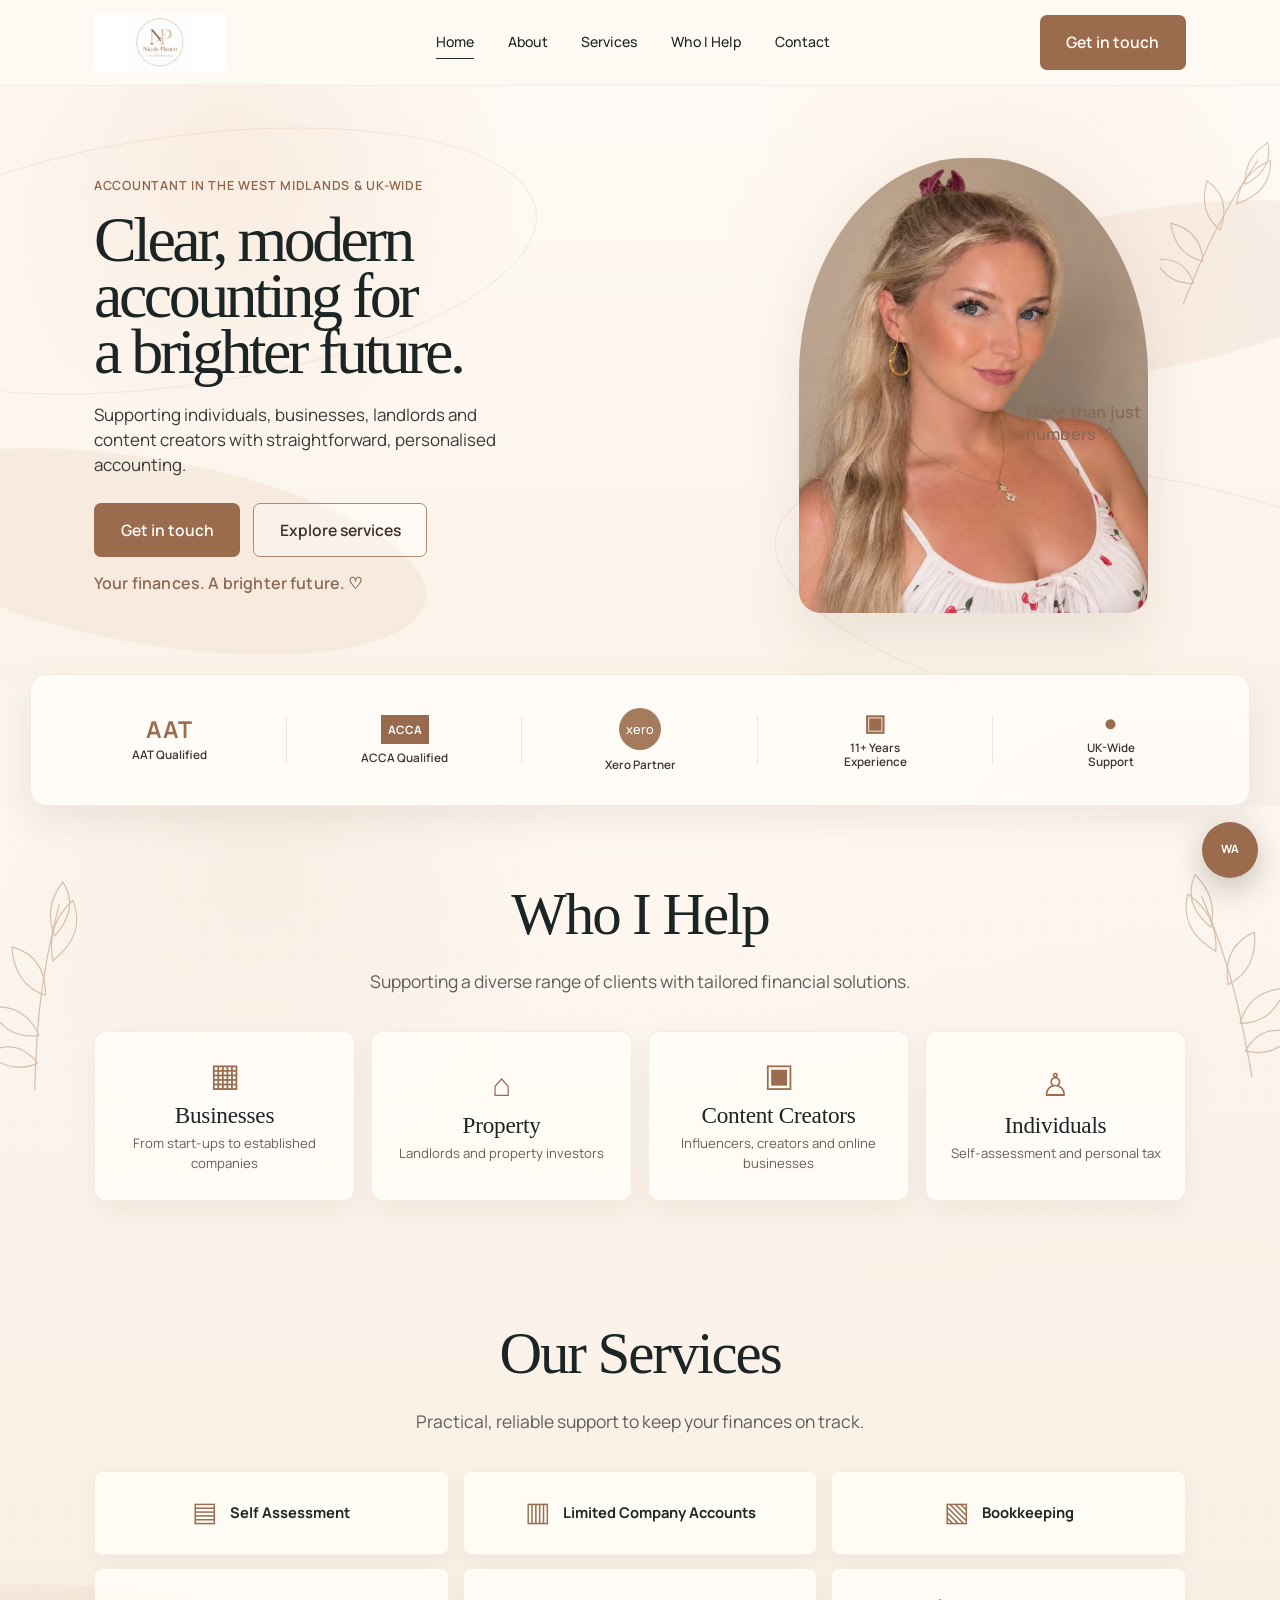
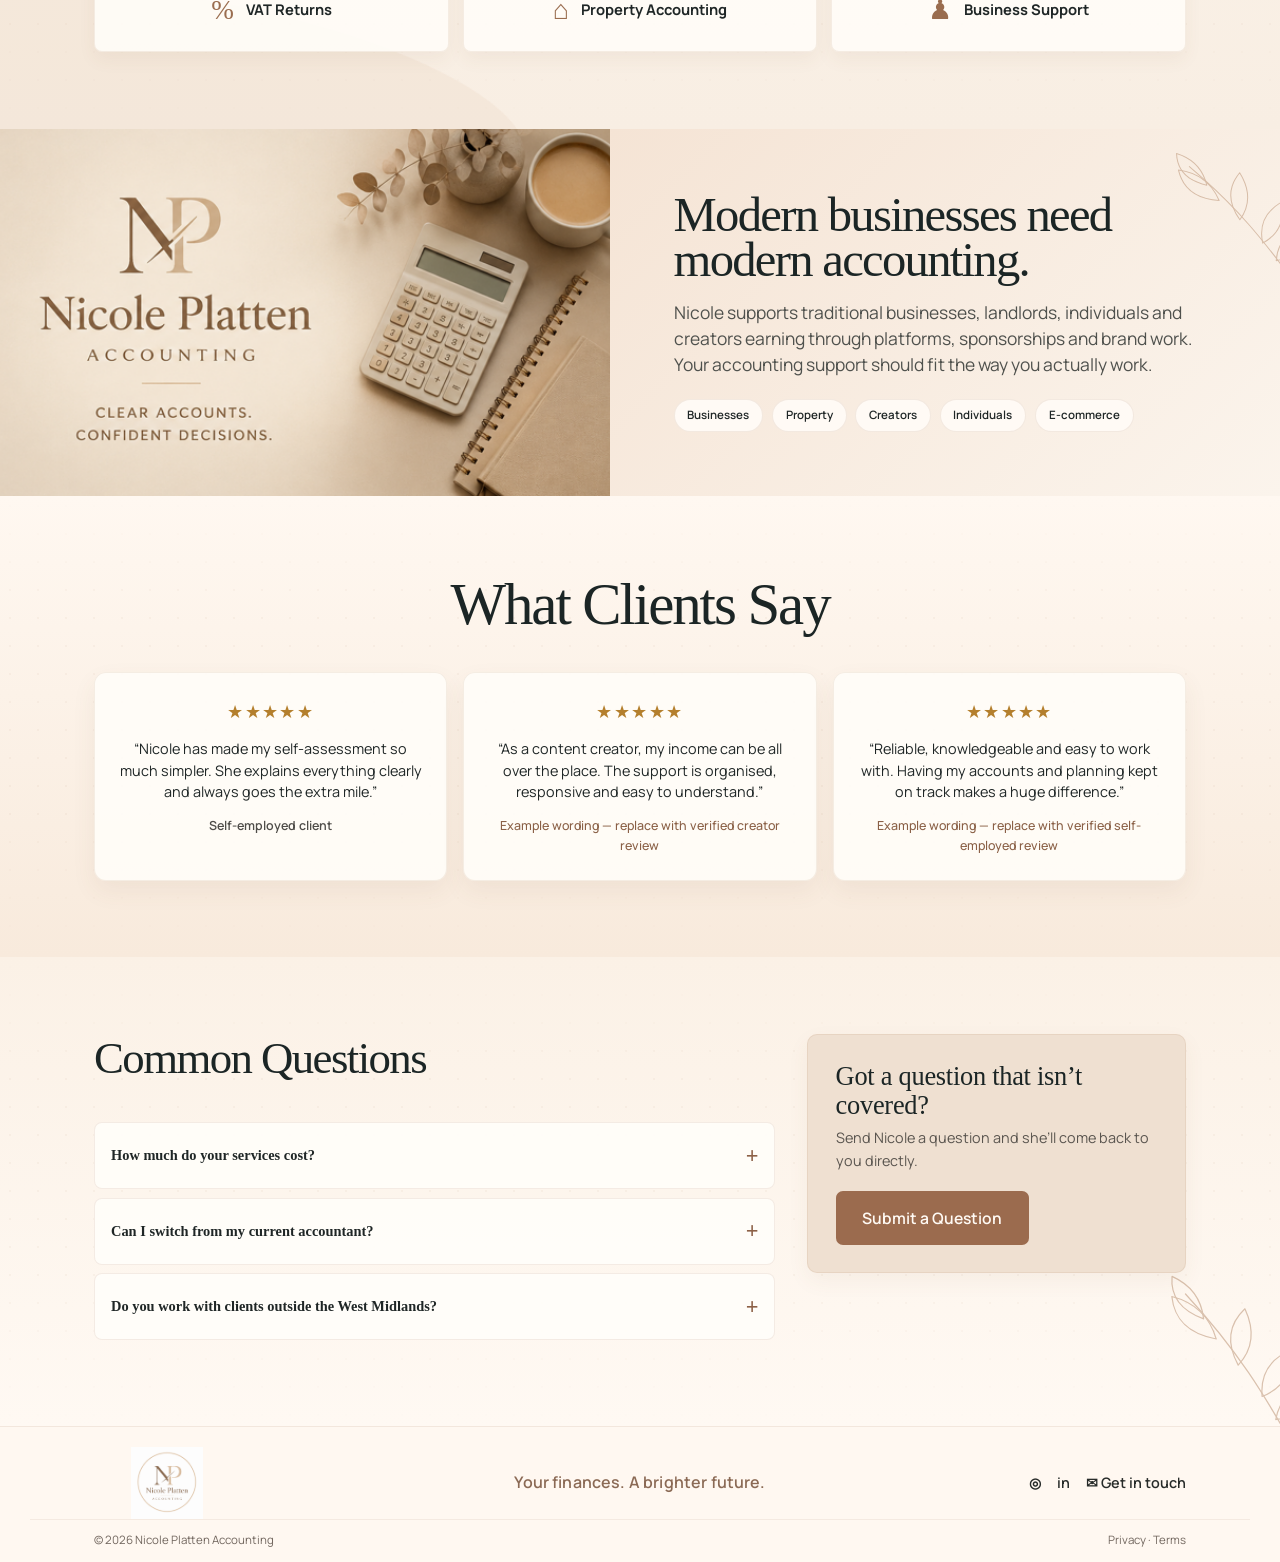
==== commit 534f85a0: "Add files via upload" ====
--- a/index.html
+++ b/index.html
@@ -7,7 +7,7 @@
 <meta name="description" content="Personal accounting, tax and bookkeeping support for businesses, landlords, individuals and content creators across the West Midlands and UK-wide.">
 <link rel="canonical" href="https://nicoleplattenaccounting.co.uk/">
 <meta name="theme-color" content="#fbf5ed">
-<link rel="stylesheet" href="styles.css?v=4.0">
+<link rel="stylesheet" href="styles.css?v=4.1">
 </head>
 <body class="home-v4">
 <a class="skip-link" href="#main">Skip to main content</a>
@@ -52,7 +52,7 @@
     <div class="container hero-grid">
       <div class="hero-copy reveal">
         <p class="hero-kicker">ACCOUNTANT IN THE WEST MIDLANDS &amp; UK-WIDE</p>
-        <h1>Clear, modern<br>accounting for<br>a brighter future.</h1>
+        <h1><span class="line">Clear, modern</span><span class="line">accounting for</span><span class="line">a brighter future.</span></h1>
         <p class="lede">Supporting individuals, businesses, landlords and content creators with straightforward, personalised accounting.</p>
         <div class="hero-ctas">
           <a class="btn btn-primary" href="contact.html">Get in touch</a>
@@ -115,7 +115,7 @@
   </section>
 
   <section class="modern-section">
-    <div class="modern-image reveal"><img src="assets/laptop-desk.jpg" alt="Laptop and notebook on a bright desk"></div>
+    <div class="modern-image reveal"><img src="assets/desk-brand.png" alt="Nicole Platten Accounting brand desk scene with calculator, notebook and coffee"></div>
     <div class="modern-copy reveal">
       <img class="line-leaf modern-leaf" src="assets/leaf.svg" alt="" aria-hidden="true">
       <h2>Modern businesses need<br>modern accounting.</h2>
@@ -159,12 +159,12 @@
   <div class="container footer-home">
     <a class="footer-logo" href="index.html"><img src="assets/logo.png" alt="Nicole Platten Accounting"></a>
     <p class="scribble">Your finances. A brighter future.</p>
-    <div class="footer-links-home"><a href="https://instagram.com/nicoleplattenaccounting" aria-label="Instagram">◎</a><a href="https://www.tiktok.com/" aria-label="TikTok">♪</a><a href="https://www.linkedin.com/in/nicoleplatten" aria-label="LinkedIn">in</a><a href="contact.html">✉ Get in touch</a></div>
+    <div class="footer-links-home"><a href="https://instagram.com/nicoleplattenaccounting" aria-label="Instagram">◎</a><a href="https://www.linkedin.com/in/nicoleplatten" aria-label="LinkedIn">in</a><a href="contact.html">✉ Get in touch</a></div>
   </div>
   <div class="container footer-legal"><span>© <span data-year></span> Nicole Platten Accounting</span><span><a href="privacy.html">Privacy</a> · <a href="terms.html">Terms</a></span></div>
 </footer>
 
 <a class="float-wa" href="https://wa.me/447492990955?text=Hi%20Nicole%2C%20I%27d%20like%20to%20ask%20about%20accountancy%20support" aria-label="WhatsApp Nicole">WA</a>
-<script src="script.js?v=4.0"></script>
+<script src="script.js?v=4.1"></script>
 </body>
 </html>
--- a/styles.css
+++ b/styles.css
@@ -985,3 +985,52 @@
   .tag-row span{font-size:.64rem;padding:.35rem .6rem}
   .review-card{font-size:.82rem}
 }
+
+
+/* ============================================================
+   v4.1 tidy-up tweaks
+   ============================================================ */
+.scribble{
+  font-family:var(--sans)!important;
+  font-size:1rem!important;
+  font-weight:600;
+  font-style:normal!important;
+  letter-spacing:.01em;
+  color:#8b6a55;
+  transform:none!important;
+  line-height:1.35!important;
+}
+.side-note{
+  width:160px;
+  font-size:1.02rem!important;
+  right:0;
+  top:50%;
+  text-align:left;
+}
+.footer-home .scribble{
+  font-size:1rem!important;
+  font-weight:600;
+}
+.hero-luxe h1 .line{display:block;white-space:nowrap;}
+.hero-grid{grid-template-columns:1.08fr .92fr;}
+.hero-luxe h1{font-size:clamp(3.6rem,5vw,5.65rem)!important;max-width:unset!important;}
+.hero-copy{max-width:640px;}
+.hero-visual{min-height:470px;}
+.portrait-arch{width:min(400px,82%);height:455px;}
+.modern-image{min-height:365px;background:#efe4d7;}
+.modern-image img{object-position:center center;}
+@media (max-width:900px){
+  .side-note{left:auto;right:2%;top:48%;width:135px;font-size:.95rem!important;text-align:center;}
+  .hero-luxe h1{font-size:clamp(2.8rem,8.8vw,4.2rem)!important;}
+  .hero-grid{grid-template-columns:1fr;}
+}
+@media (max-width:520px){
+  .hero-luxe h1{font-size:clamp(2.15rem,7.2vw,2.55rem)!important;line-height:.96!important;}
+  .hero-luxe h1 .line{white-space:nowrap;}
+  .hero-copy{max-width:100%;}
+  .hero-luxe .hero-ctas{max-width:100%;}
+  .hero-visual{margin-top:.5rem;}
+  .portrait-arch{width:70%;max-width:240px;height:255px;margin-right:0;margin-left:auto;}
+  .side-note{display:none;}
+  .footer-links-home{gap:.8rem;}
+}
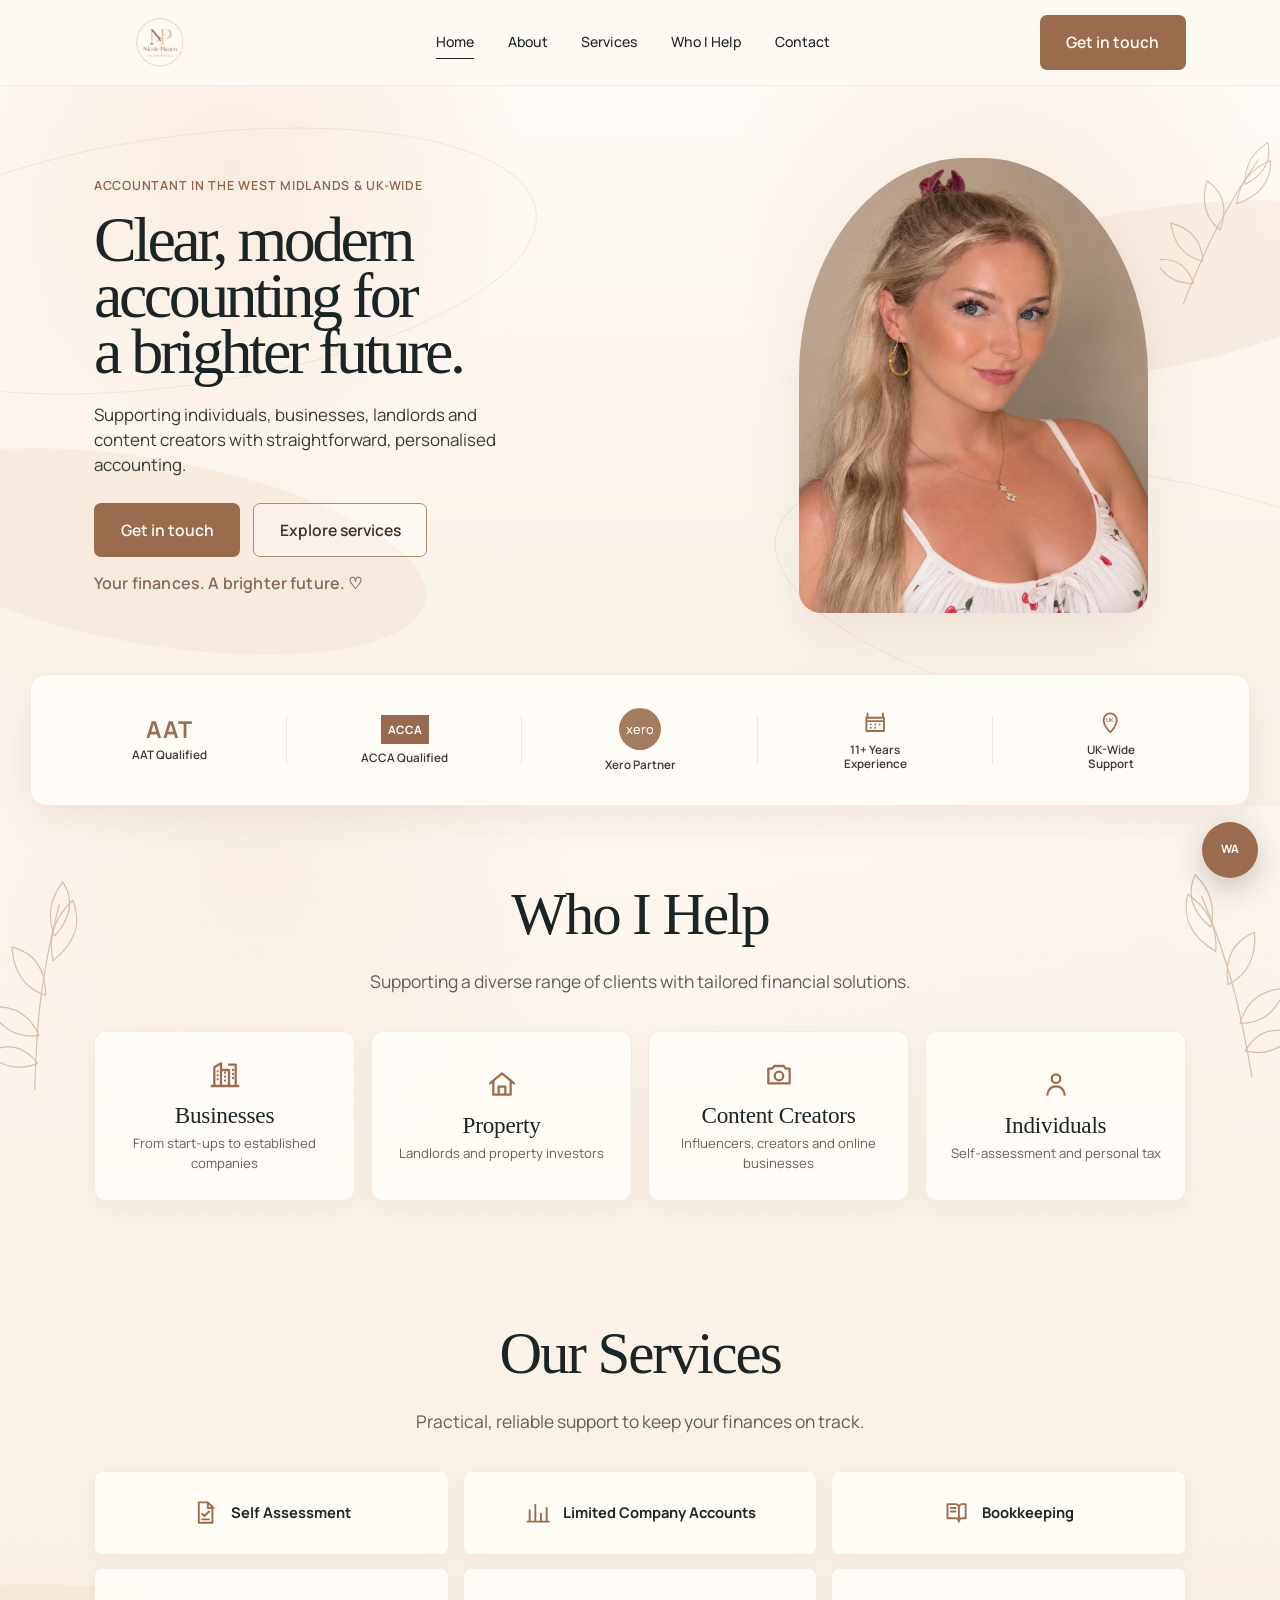
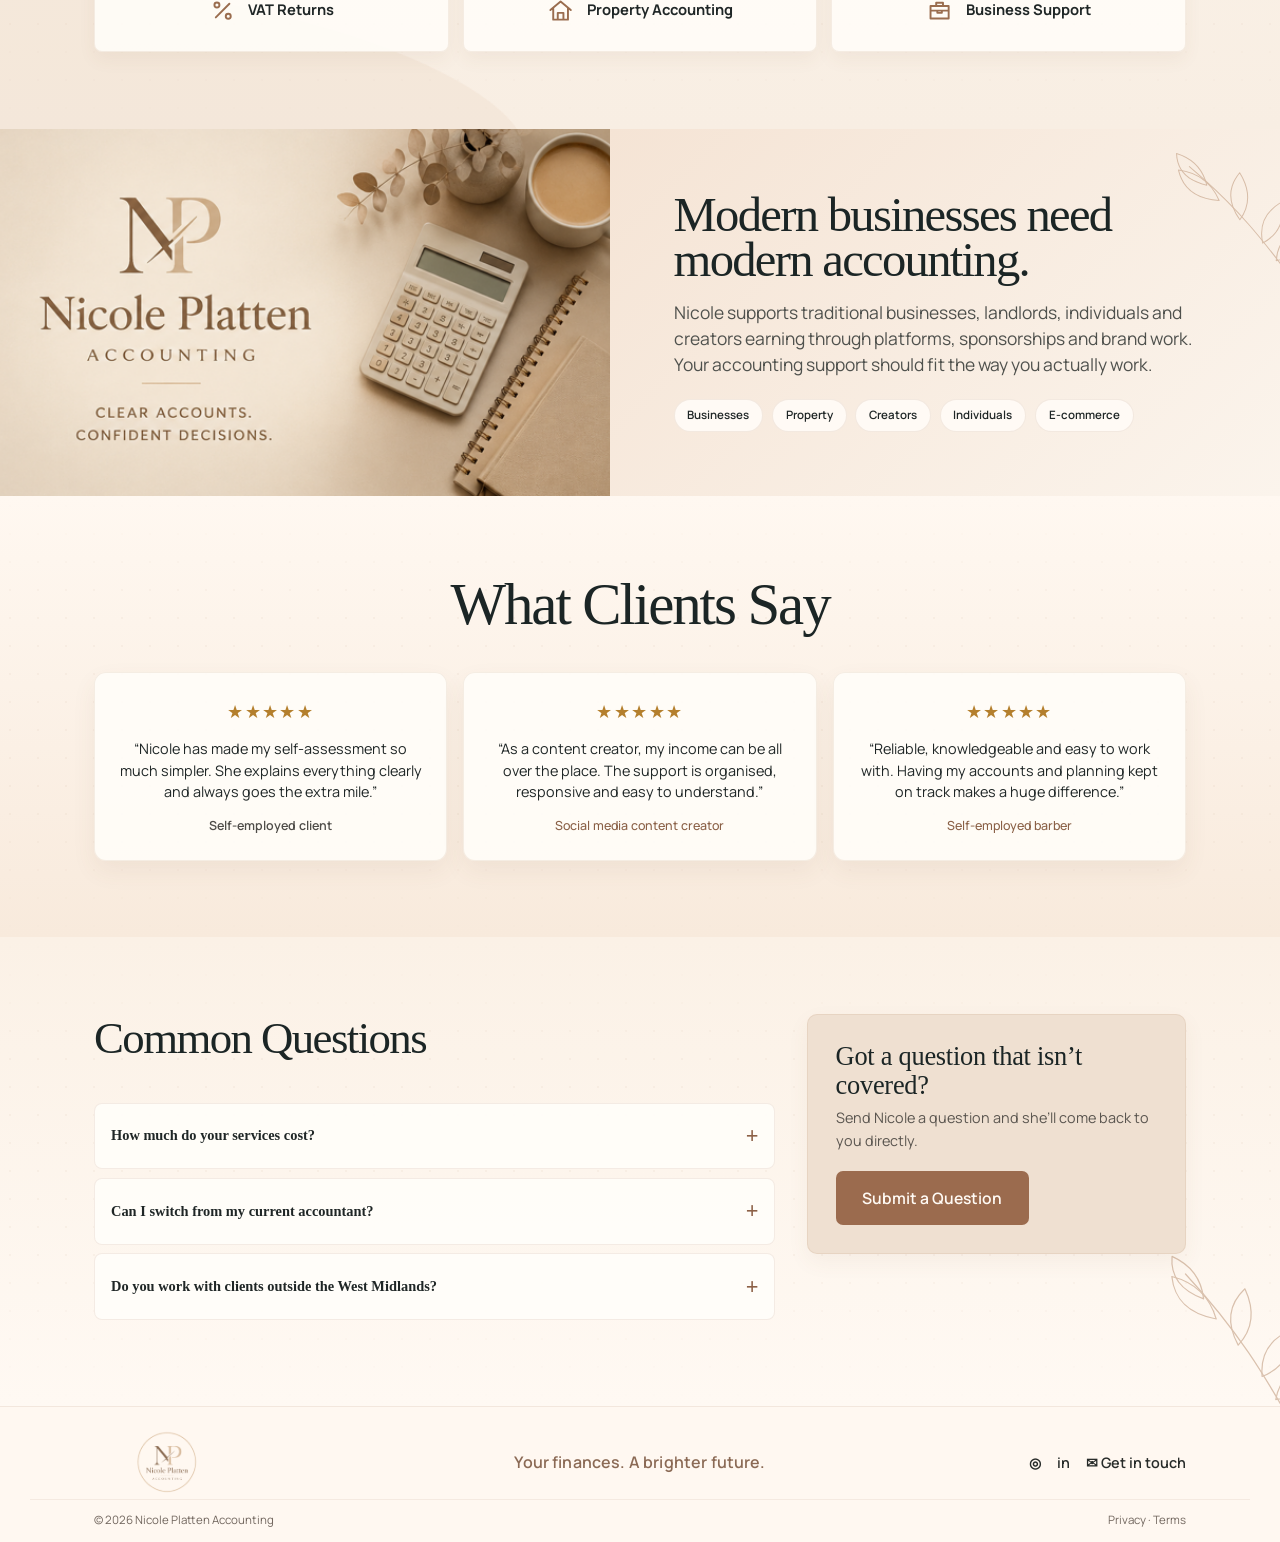
==== commit 81f07856: "Add files via upload" ====
--- a/index.html
+++ b/index.html
@@ -7,7 +7,7 @@
 <meta name="description" content="Personal accounting, tax and bookkeeping support for businesses, landlords, individuals and content creators across the West Midlands and UK-wide.">
 <link rel="canonical" href="https://nicoleplattenaccounting.co.uk/">
 <meta name="theme-color" content="#fbf5ed">
-<link rel="stylesheet" href="styles.css?v=4.1">
+<link rel="stylesheet" href="styles.css?v=4.3">
 </head>
 <body class="home-v4">
 <a class="skip-link" href="#main">Skip to main content</a>
@@ -64,7 +64,6 @@
         <div class="portrait-arch">
           <img src="assets/nicole-original.png" alt="Nicole Platten, accountant">
         </div>
-        <p class="scribble side-note">More than just numbers ♡</p>
       </div>
     </div>
   </section>
@@ -74,8 +73,8 @@
       <div class="credential-home"><strong class="brandmark-text">AAT</strong><span>AAT Qualified</span></div>
       <div class="credential-home"><strong class="acca-box">ACCA</strong><span>ACCA Qualified</span></div>
       <div class="credential-home"><strong class="xero-circle">xero</strong><span>Xero Partner</span></div>
-      <div class="credential-home"><strong class="cred-icon">▣</strong><span>11+ Years<br>Experience</span></div>
-      <div class="credential-home"><strong class="cred-icon">●</strong><span>UK-Wide<br>Support</span></div>
+      <div class="credential-home"><strong class="cred-icon"><svg class="cred-svg" viewBox="0 0 24 24" aria-hidden="true"><path d="M5 4v3M19 4v3M4 8h16v12H4zM4 11h16M8 14h.01M12 14h.01M16 14h.01M8 17h.01M12 17h.01"/></svg></strong><span>11+ Years<br>Experience</span></div>
+      <div class="credential-home"><strong class="cred-icon"><svg class="cred-svg uk-pin" viewBox="0 0 24 24" aria-hidden="true"><path d="M12 21s6-5.1 6-11a6 6 0 1 0-12 0c0 5.9 6 11 6 11Z"/><text x="12" y="12.2" text-anchor="middle">UK</text></svg></strong><span>UK-Wide<br>Support</span></div>
     </div>
   </section>
 
@@ -88,10 +87,10 @@
         <p>Supporting a diverse range of clients with tailored financial solutions.</p>
       </div>
       <div class="home-card-grid four reveal-group">
-        <a class="home-card reveal" href="who-we-help.html#businesses"><span class="home-icon">▦</span><h3>Businesses</h3><p>From start-ups to established companies</p></a>
-        <a class="home-card reveal" href="who-we-help.html#property"><span class="home-icon">⌂</span><h3>Property</h3><p>Landlords and property investors</p></a>
-        <a class="home-card reveal" href="content-creators.html"><span class="home-icon">▣</span><h3>Content Creators</h3><p>Influencers, creators and online businesses</p></a>
-        <a class="home-card reveal" href="who-we-help.html#individuals"><span class="home-icon">♙</span><h3>Individuals</h3><p>Self-assessment and personal tax</p></a>
+        <a class="home-card reveal" href="who-we-help.html#businesses"><span class="home-icon"><svg class="ui-icon" viewBox="0 0 24 24" aria-hidden="true"><path d="M4 21V7l5-3v17M9 9h6v12M15 5h5v16M2 21h20M6.5 10h.01M6.5 13h.01M6.5 16h.01M12 11h.01M12 14h.01M12 17h.01M18 9h.01M18 12h.01M18 15h.01"/></svg></span><h3>Businesses</h3><p>From start-ups to established companies</p></a>
+        <a class="home-card reveal" href="who-we-help.html#property"><span class="home-icon"><svg class="ui-icon" viewBox="0 0 24 24" aria-hidden="true"><path d="M3 11.5 12 4l9 7.5M5.5 10v10h13V10M9.5 20v-6h5v6"/></svg></span><h3>Property</h3><p>Landlords and property investors</p></a>
+        <a class="home-card reveal" href="content-creators.html"><span class="home-icon"><svg class="ui-icon" viewBox="0 0 24 24" aria-hidden="true"><path d="M4 8h3l1.5-2h7L17 8h3v11H4z"/><circle cx="12" cy="13.5" r="3.2"/></svg></span><h3>Content Creators</h3><p>Influencers, creators and online businesses</p></a>
+        <a class="home-card reveal" href="who-we-help.html#individuals"><span class="home-icon"><svg class="ui-icon" viewBox="0 0 24 24" aria-hidden="true"><circle cx="12" cy="8" r="3.2"/><path d="M5.5 20c.7-4.1 3-6.2 6.5-6.2s5.8 2.1 6.5 6.2"/></svg></span><h3>Individuals</h3><p>Self-assessment and personal tax</p></a>
       </div>
     </div>
   </section>
@@ -104,12 +103,12 @@
         <p>Practical, reliable support to keep your finances on track.</p>
       </div>
       <div class="service-tiles reveal-group">
-        <a class="service-tile reveal" href="services.html#tax-returns"><span>▤</span><b>Self Assessment</b></a>
-        <a class="service-tile reveal" href="services.html#accounts"><span>▥</span><b>Limited Company Accounts</b></a>
-        <a class="service-tile reveal" href="services.html#bookkeeping"><span>▧</span><b>Bookkeeping</b></a>
-        <a class="service-tile reveal" href="services.html#vat"><span>%</span><b>VAT Returns</b></a>
-        <a class="service-tile reveal" href="who-we-help.html#property"><span>⌂</span><b>Property Accounting</b></a>
-        <a class="service-tile reveal" href="services.html"><span>♟</span><b>Business Support</b></a>
+        <a class="service-tile reveal" href="services.html#tax-returns"><span><svg class="ui-icon" viewBox="0 0 24 24" aria-hidden="true"><path d="M6 3h8l4 4v14H6zM14 3v5h5M9 13l2 2 4-4M9 18h6"/></svg></span><b>Self Assessment</b></a>
+        <a class="service-tile reveal" href="services.html#accounts"><span><svg class="ui-icon" viewBox="0 0 24 24" aria-hidden="true"><path d="M5 20V10M10 20V5M15 20v-7M20 20V8M3 20h19"/></svg></span><b>Limited Company Accounts</b></a>
+        <a class="service-tile reveal" href="services.html#bookkeeping"><span><svg class="ui-icon" viewBox="0 0 24 24" aria-hidden="true"><path d="M4 4.5h7a3 3 0 0 1 3 3V20a3 3 0 0 0-3-3H4zM20 4.5h-3a3 3 0 0 0-3 3V20a3 3 0 0 1 3-3h3zM7 8h4M7 11h4"/></svg></span><b>Bookkeeping</b></a>
+        <a class="service-tile reveal" href="services.html#vat"><span><svg class="ui-icon" viewBox="0 0 24 24" aria-hidden="true"><path d="M6 18 18 6"/><circle cx="7" cy="7" r="2.2"/><circle cx="17" cy="17" r="2.2"/></svg></span><b>VAT Returns</b></a>
+        <a class="service-tile reveal" href="who-we-help.html#property"><span><svg class="ui-icon" viewBox="0 0 24 24" aria-hidden="true"><path d="M3 11.5 12 4l9 7.5M5.5 10v10h13V10M9.5 20v-6h5v6"/></svg></span><b>Property Accounting</b></a>
+        <a class="service-tile reveal" href="services.html"><span><svg class="ui-icon" viewBox="0 0 24 24" aria-hidden="true"><path d="M4 8h16v11H4zM9 8V5h6v3M4 12h16M10 12v2h4v-2"/></svg></span><b>Business Support</b></a>
       </div>
     </div>
   </section>
@@ -129,8 +128,8 @@
       <div class="section-heading center reveal"><h2>What Clients Say</h2></div>
       <div class="review-grid reveal-group">
         <blockquote class="review-card reveal"><div class="stars">★★★★★</div><p>“Nicole has made my self-assessment so much simpler. She explains everything clearly and always goes the extra mile.”</p><footer>Self-employed client</footer></blockquote>
-        <blockquote class="review-card review-placeholder reveal"><div class="stars">★★★★★</div><p>“As a content creator, my income can be all over the place. The support is organised, responsive and easy to understand.”</p><footer>Example wording — replace with verified creator review</footer></blockquote>
-        <blockquote class="review-card review-placeholder reveal"><div class="stars">★★★★★</div><p>“Reliable, knowledgeable and easy to work with. Having my accounts and planning kept on track makes a huge difference.”</p><footer>Example wording — replace with verified self-employed review</footer></blockquote>
+        <blockquote class="review-card review-placeholder reveal"><div class="stars">★★★★★</div><p>“As a content creator, my income can be all over the place. The support is organised, responsive and easy to understand.”</p><footer>Social media content creator</footer></blockquote>
+        <blockquote class="review-card review-placeholder reveal"><div class="stars">★★★★★</div><p>“Reliable, knowledgeable and easy to work with. Having my accounts and planning kept on track makes a huge difference.”</p><footer>Self-employed barber</footer></blockquote>
       </div>
     </div>
   </section>
@@ -165,6 +164,6 @@
 </footer>
 
 <a class="float-wa" href="https://wa.me/447492990955?text=Hi%20Nicole%2C%20I%27d%20like%20to%20ask%20about%20accountancy%20support" aria-label="WhatsApp Nicole">WA</a>
-<script src="script.js?v=4.1"></script>
+<script src="script.js?v=4.3"></script>
 </body>
 </html>
--- a/styles.css
+++ b/styles.css
@@ -1034,3 +1034,86 @@
   .side-note{display:none;}
   .footer-links-home{gap:.8rem;}
 }
+
+
+/* ============================================================
+   v4.2 mobile polish — desktop layout intentionally unchanged
+   ============================================================ */
+.ui-icon,.cred-svg{width:1em;height:1em;display:block;fill:none;stroke:currentColor;stroke-width:1.7;stroke-linecap:round;stroke-linejoin:round;}
+.home-icon .ui-icon{width:2rem;height:2rem;margin:auto;}
+.service-tile span .ui-icon{width:1.7rem;height:1.7rem;}
+.cred-icon .cred-svg{width:1.65rem;height:1.65rem;margin:auto;}
+.uk-pin text{font-family:var(--sans);font-size:5.2px;font-weight:700;fill:currentColor;stroke:none;}
+
+/* Transparent logo blends naturally with the page background. */
+.brand-logo img,.footer-logo img{background:transparent!important;}
+
+@media (max-width:900px){
+  /* Hero photo: centre it rather than leaving a large empty strip beside Nicole. */
+  .hero-visual{display:flex!important;justify-content:center!important;align-items:center!important;padding-top:.55rem!important;}
+  .portrait-arch{width:min(270px,68vw)!important;height:300px!important;margin:0 auto!important;}
+  .portrait-arch img{object-position:center 14%!important;}
+  .hero-copy>.scribble{display:none!important;}
+
+  /* Credentials: clean 2-column grid, with UK-wide as a balanced full-width final tile. */
+  .luxe-credentials{padding-inline:.75rem;margin-top:.25rem;}
+  .credential-grid-home{
+    display:grid!important;
+    grid-template-columns:repeat(2,minmax(0,1fr))!important;
+    gap:.6rem!important;
+    padding:.65rem!important;
+    background:transparent!important;
+    box-shadow:none!important;
+    border:0!important;
+    backdrop-filter:none!important;
+  }
+  .credential-home,
+  .credential-home:nth-child(n){
+    grid-column:auto!important;
+    min-height:82px!important;
+    padding:.7rem .45rem!important;
+    border:1px solid rgba(160,116,83,.14)!important;
+    border-radius:12px!important;
+    background:rgba(255,253,249,.9)!important;
+    box-shadow:0 7px 18px rgba(112,80,59,.055)!important;
+  }
+  .credential-home::after{display:none!important;}
+  .credential-home:last-child{grid-column:1/-1!important;min-height:70px!important;}
+  .credential-home strong{font-size:1.15rem!important;}
+  .credential-home span{font-size:.65rem!important;line-height:1.2!important;}
+  .xero-circle{width:38px!important;height:38px!important;font-size:.72rem!important;}
+  .acca-box{font-size:.66rem!important;padding:.48rem .4rem!important;}
+
+  /* The supplied branded desk image should always be visible in full on mobile. */
+  .modern-image{
+    height:auto!important;
+    min-height:0!important;
+    aspect-ratio:590 / 349!important;
+    display:flex!important;
+    align-items:center!important;
+    justify-content:center!important;
+    background:#ead8c6!important;
+    overflow:hidden!important;
+  }
+  .modern-image img{
+    width:100%!important;
+    height:100%!important;
+    object-fit:contain!important;
+    object-position:center!important;
+  }
+
+  /* Cleaner mobile logo integration. */
+  .brand-logo img,.footer-logo img{mix-blend-mode:multiply;}
+}
+
+@media (max-width:520px){
+  .hero-luxe{padding-bottom:1.4rem!important;}
+  .hero-grid{gap:.6rem!important;}
+  .portrait-arch{width:min(235px,66vw)!important;height:255px!important;}
+  .credential-grid-home{gap:.5rem!important;padding:.55rem!important;}
+  .credential-home,.credential-home:nth-child(n){min-height:76px!important;padding:.58rem .35rem!important;}
+  .credential-home:last-child{min-height:66px!important;}
+  .home-icon .ui-icon{width:1.65rem;height:1.65rem;}
+  .service-tile span .ui-icon{width:1.45rem;height:1.45rem;}
+  .footer-logo img{width:132px!important;height:64px!important;}
+}
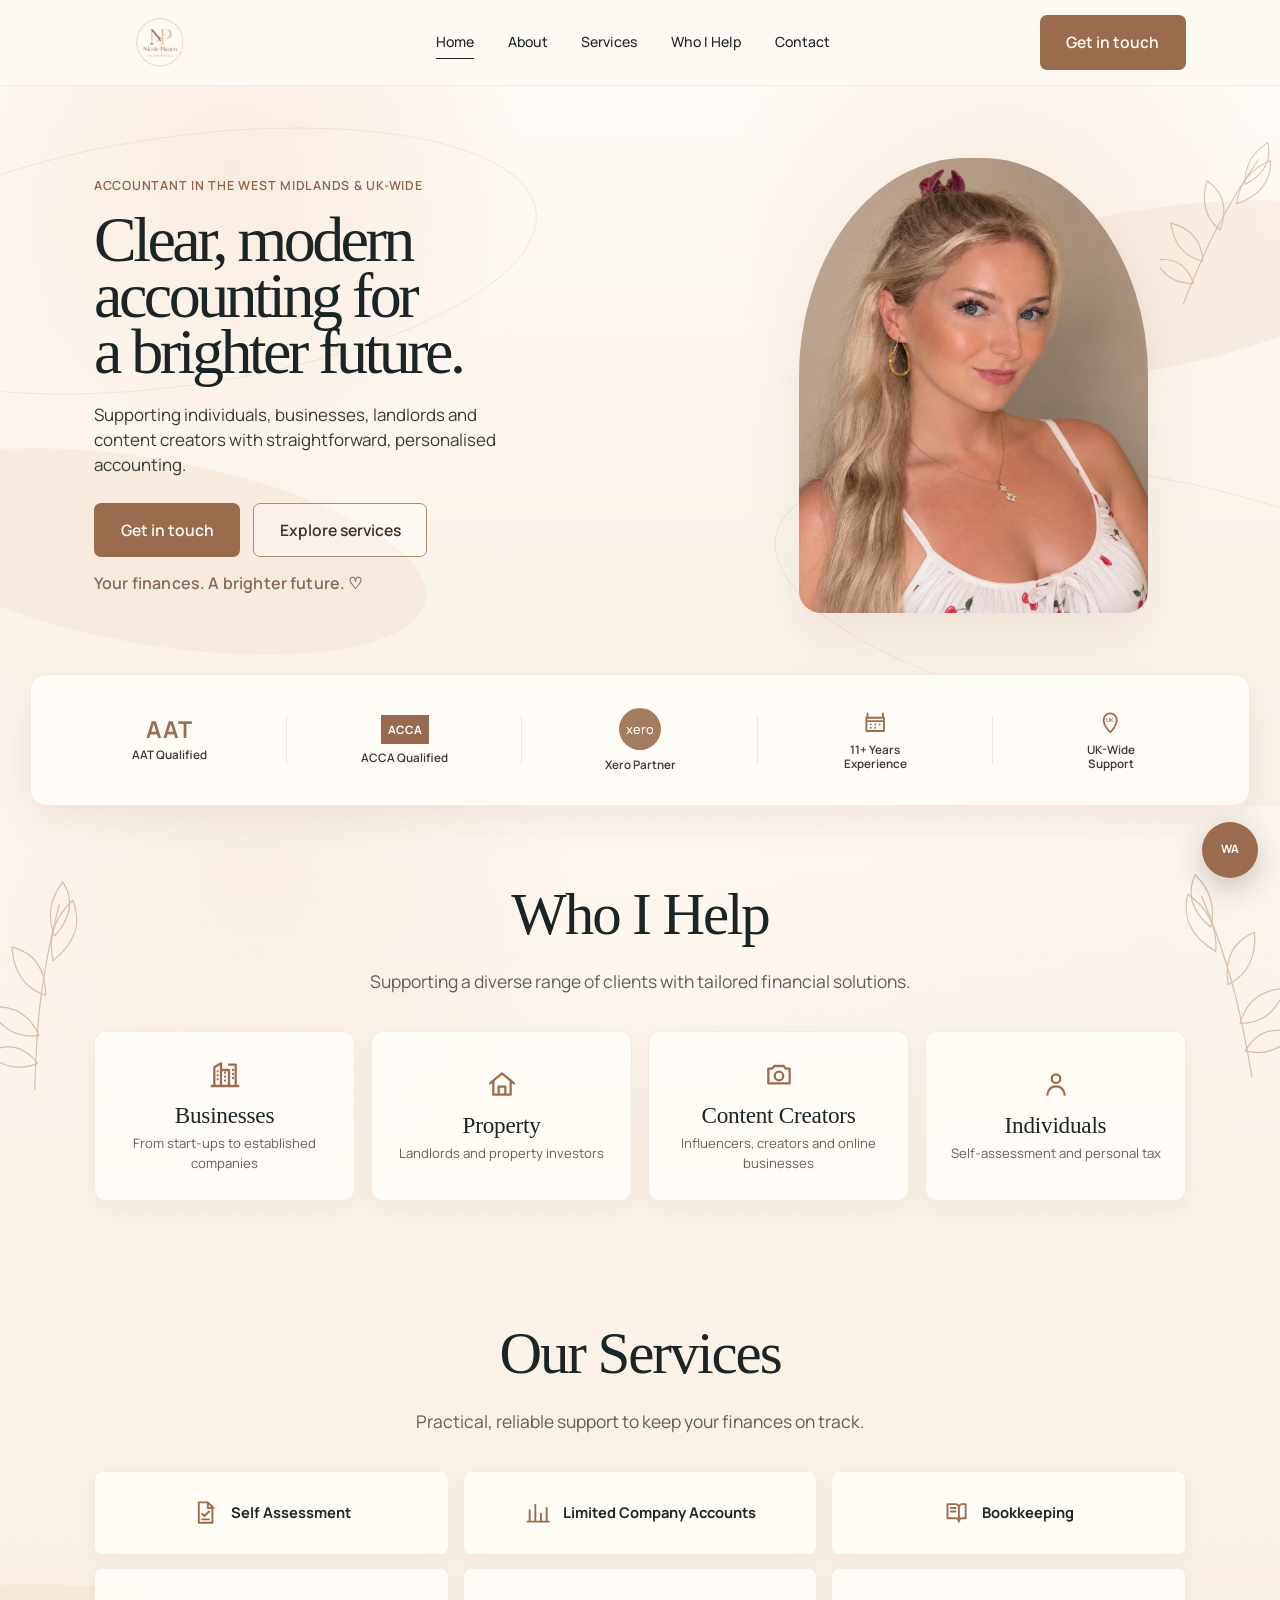
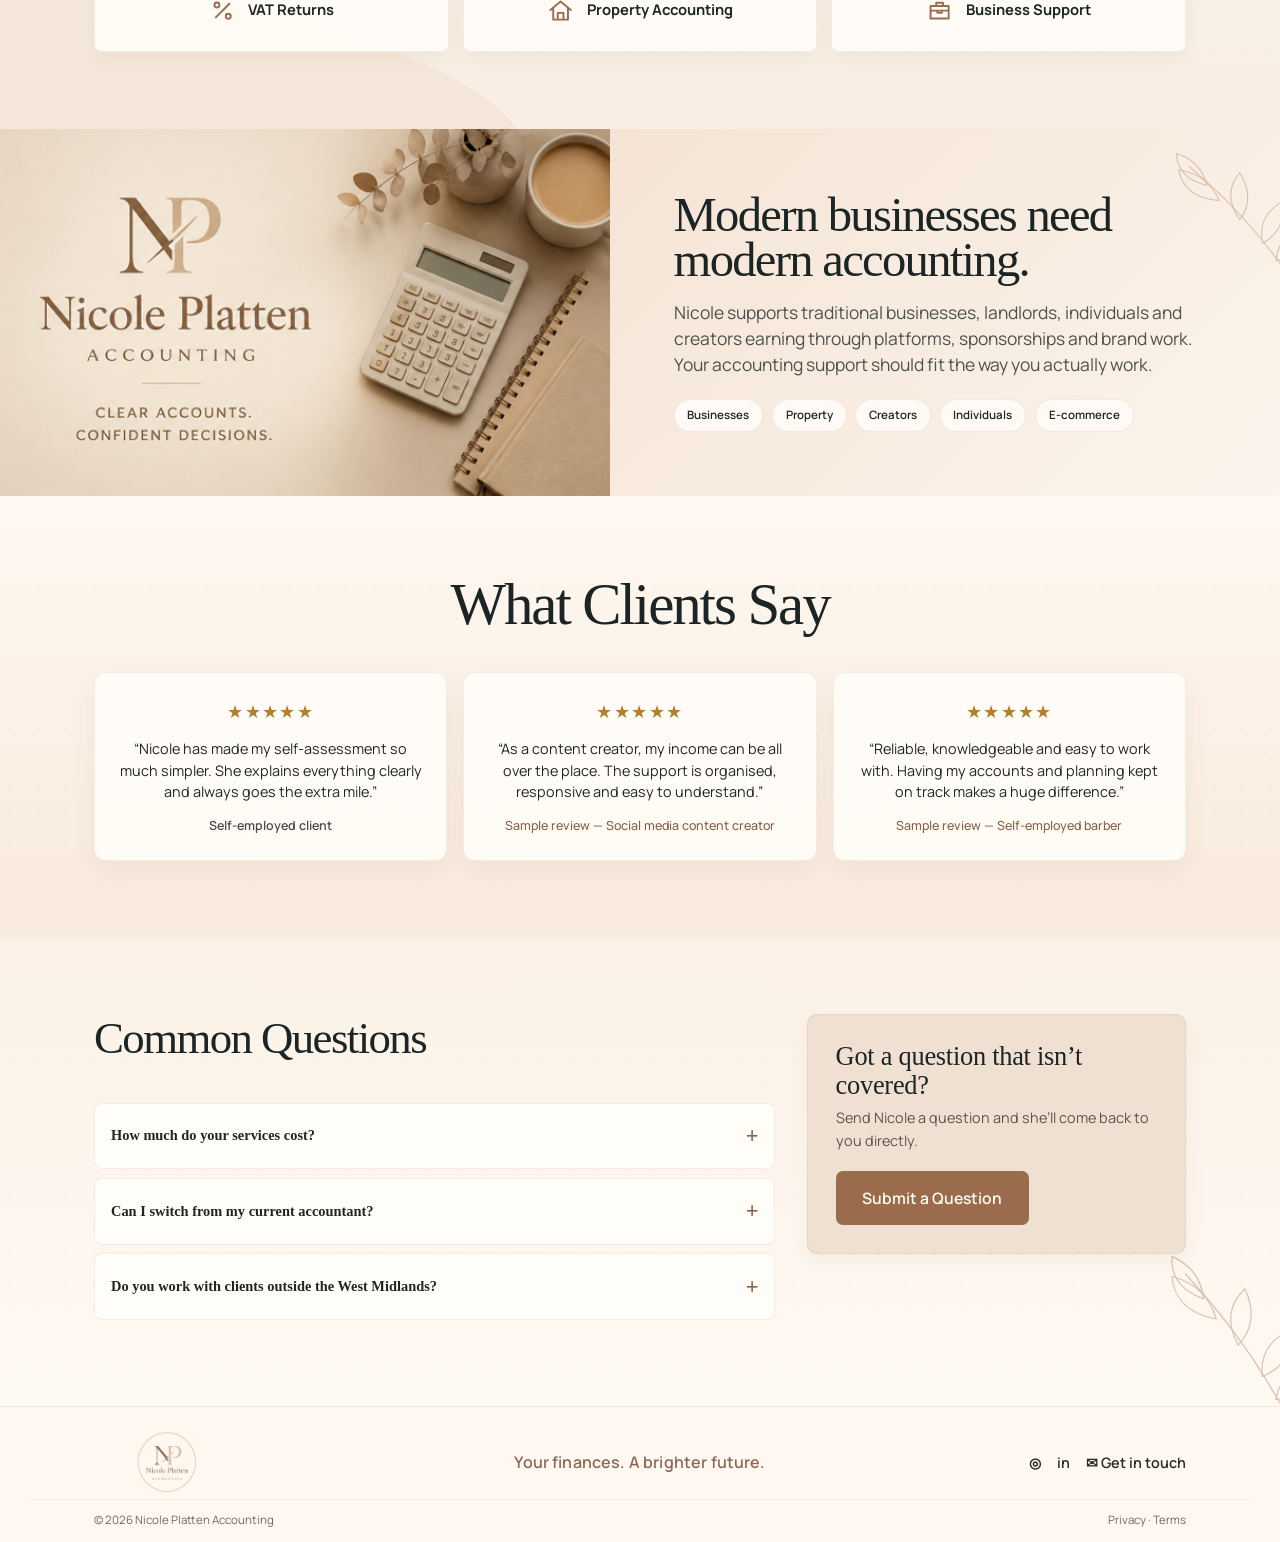
==== commit e1c5741c: "Add files via upload" ====
--- a/index.html
+++ b/index.html
@@ -128,8 +128,8 @@
       <div class="section-heading center reveal"><h2>What Clients Say</h2></div>
       <div class="review-grid reveal-group">
         <blockquote class="review-card reveal"><div class="stars">★★★★★</div><p>“Nicole has made my self-assessment so much simpler. She explains everything clearly and always goes the extra mile.”</p><footer>Self-employed client</footer></blockquote>
-        <blockquote class="review-card review-placeholder reveal"><div class="stars">★★★★★</div><p>“As a content creator, my income can be all over the place. The support is organised, responsive and easy to understand.”</p><footer>Social media content creator</footer></blockquote>
-        <blockquote class="review-card review-placeholder reveal"><div class="stars">★★★★★</div><p>“Reliable, knowledgeable and easy to work with. Having my accounts and planning kept on track makes a huge difference.”</p><footer>Self-employed barber</footer></blockquote>
+        <blockquote class="review-card review-placeholder reveal"><div class="stars">★★★★★</div><p>“As a content creator, my income can be all over the place. The support is organised, responsive and easy to understand.”</p><footer>Sample review — Social media content creator</footer></blockquote>
+        <blockquote class="review-card review-placeholder reveal"><div class="stars">★★★★★</div><p>“Reliable, knowledgeable and easy to work with. Having my accounts and planning kept on track makes a huge difference.”</p><footer>Sample review — Self-employed barber</footer></blockquote>
       </div>
     </div>
   </section>
--- a/styles.css
+++ b/styles.css
@@ -1117,3 +1117,118 @@
   .service-tile span .ui-icon{width:1.45rem;height:1.45rem;}
   .footer-logo img{width:132px!important;height:64px!important;}
 }
+
+
+/* ============================================================
+   v4.3 mobile hero composition — desktop intentionally unchanged
+   Nicole portrait sits beside the headline on phones.
+   ============================================================ */
+@media (max-width:520px){
+  .hero-luxe{
+    padding-top:1.15rem!important;
+    padding-bottom:1.55rem!important;
+  }
+  .hero-grid{
+    display:grid!important;
+    grid-template-columns:minmax(0,1fr) minmax(118px,36%)!important;
+    grid-template-rows:auto auto auto auto!important;
+    column-gap:.8rem!important;
+    row-gap:0!important;
+    align-items:start!important;
+  }
+  .hero-copy{
+    display:contents!important;
+    opacity:1!important;
+    transform:none!important;
+  }
+  .hero-kicker{
+    grid-column:1 / -1!important;
+    grid-row:1!important;
+    margin:0 0 1.15rem!important;
+    max-width:none!important;
+  }
+  .hero-luxe h1{
+    grid-column:1!important;
+    grid-row:2!important;
+    align-self:center!important;
+    font-size:clamp(1.95rem,8.1vw,2.32rem)!important;
+    line-height:.98!important;
+    letter-spacing:-.035em!important;
+    margin:0!important;
+    max-width:none!important;
+  }
+  .hero-luxe h1 .line{
+    display:block!important;
+    white-space:nowrap!important;
+  }
+  .hero-visual{
+    grid-column:2!important;
+    grid-row:2!important;
+    align-self:center!important;
+    min-height:0!important;
+    height:auto!important;
+    margin:0!important;
+    padding:0!important;
+    display:flex!important;
+    justify-content:flex-end!important;
+    opacity:1!important;
+    transform:none!important;
+  }
+  .portrait-arch{
+    width:100%!important;
+    max-width:145px!important;
+    height:195px!important;
+    margin:0!important;
+    border-radius:48% 48% 14px 14px!important;
+    box-shadow:0 12px 28px rgba(126,88,63,.10)!important;
+  }
+  .portrait-arch img{
+    object-position:center 13%!important;
+  }
+  .hero-luxe .lede{
+    grid-column:1 / -1!important;
+    grid-row:3!important;
+    margin:1.2rem 0 0!important;
+    max-width:35ch!important;
+    font-size:.9rem!important;
+    line-height:1.55!important;
+  }
+  .hero-luxe .hero-ctas{
+    grid-column:1 / -1!important;
+    grid-row:4!important;
+    margin:1.15rem 0 0!important;
+    display:grid!important;
+    grid-template-columns:1fr 1fr!important;
+    gap:.65rem!important;
+    max-width:none!important;
+  }
+  .hero-luxe .hero-ctas .btn{
+    width:100%!important;
+    min-height:46px!important;
+    justify-content:center!important;
+  }
+  .hero-copy>.scribble,
+  .side-note{
+    display:none!important;
+  }
+  .hero-leaf{
+    top:155px!important;
+    right:-42px!important;
+    width:105px!important;
+    opacity:.38!important;
+  }
+}
+
+@media (max-width:370px){
+  .hero-grid{
+    grid-template-columns:minmax(0,1fr) 116px!important;
+    column-gap:.55rem!important;
+  }
+  .hero-luxe h1{
+    font-size:1.86rem!important;
+  }
+  .portrait-arch{
+    max-width:116px!important;
+    height:174px!important;
+  }
+}
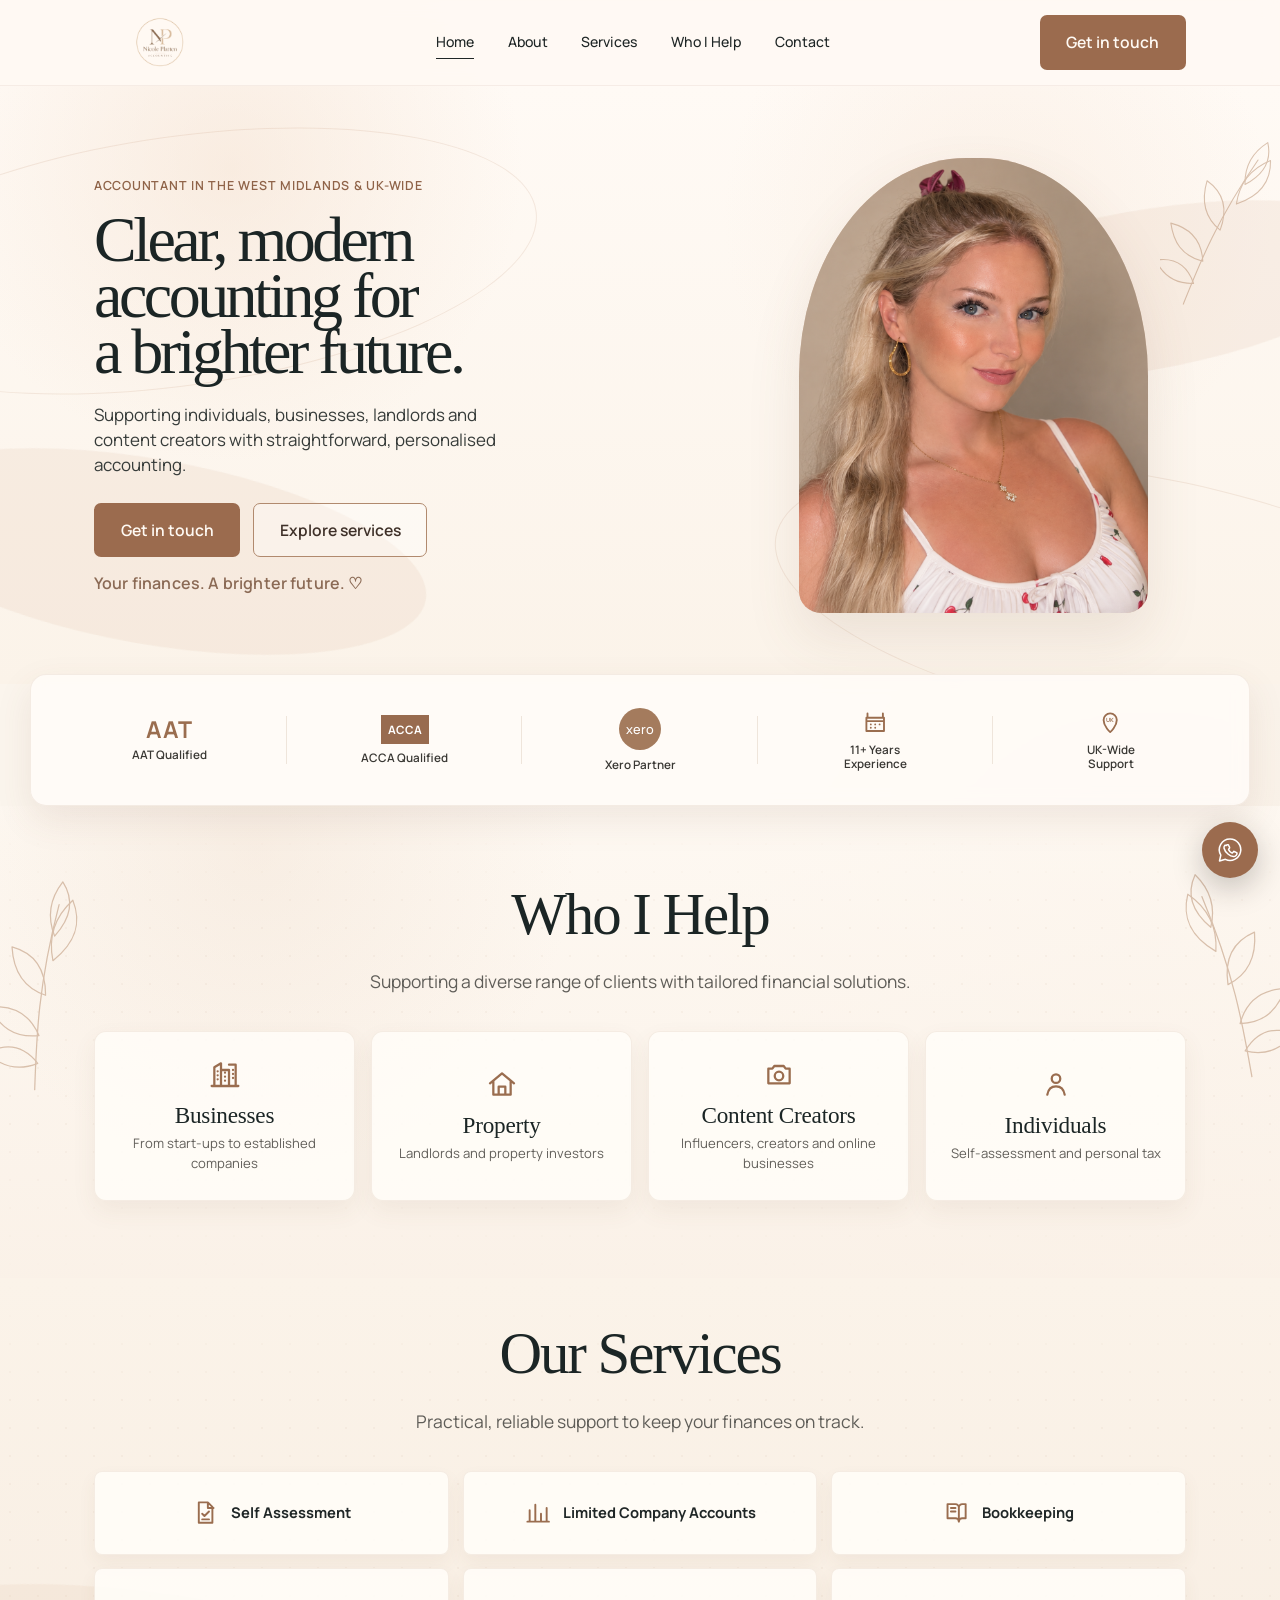
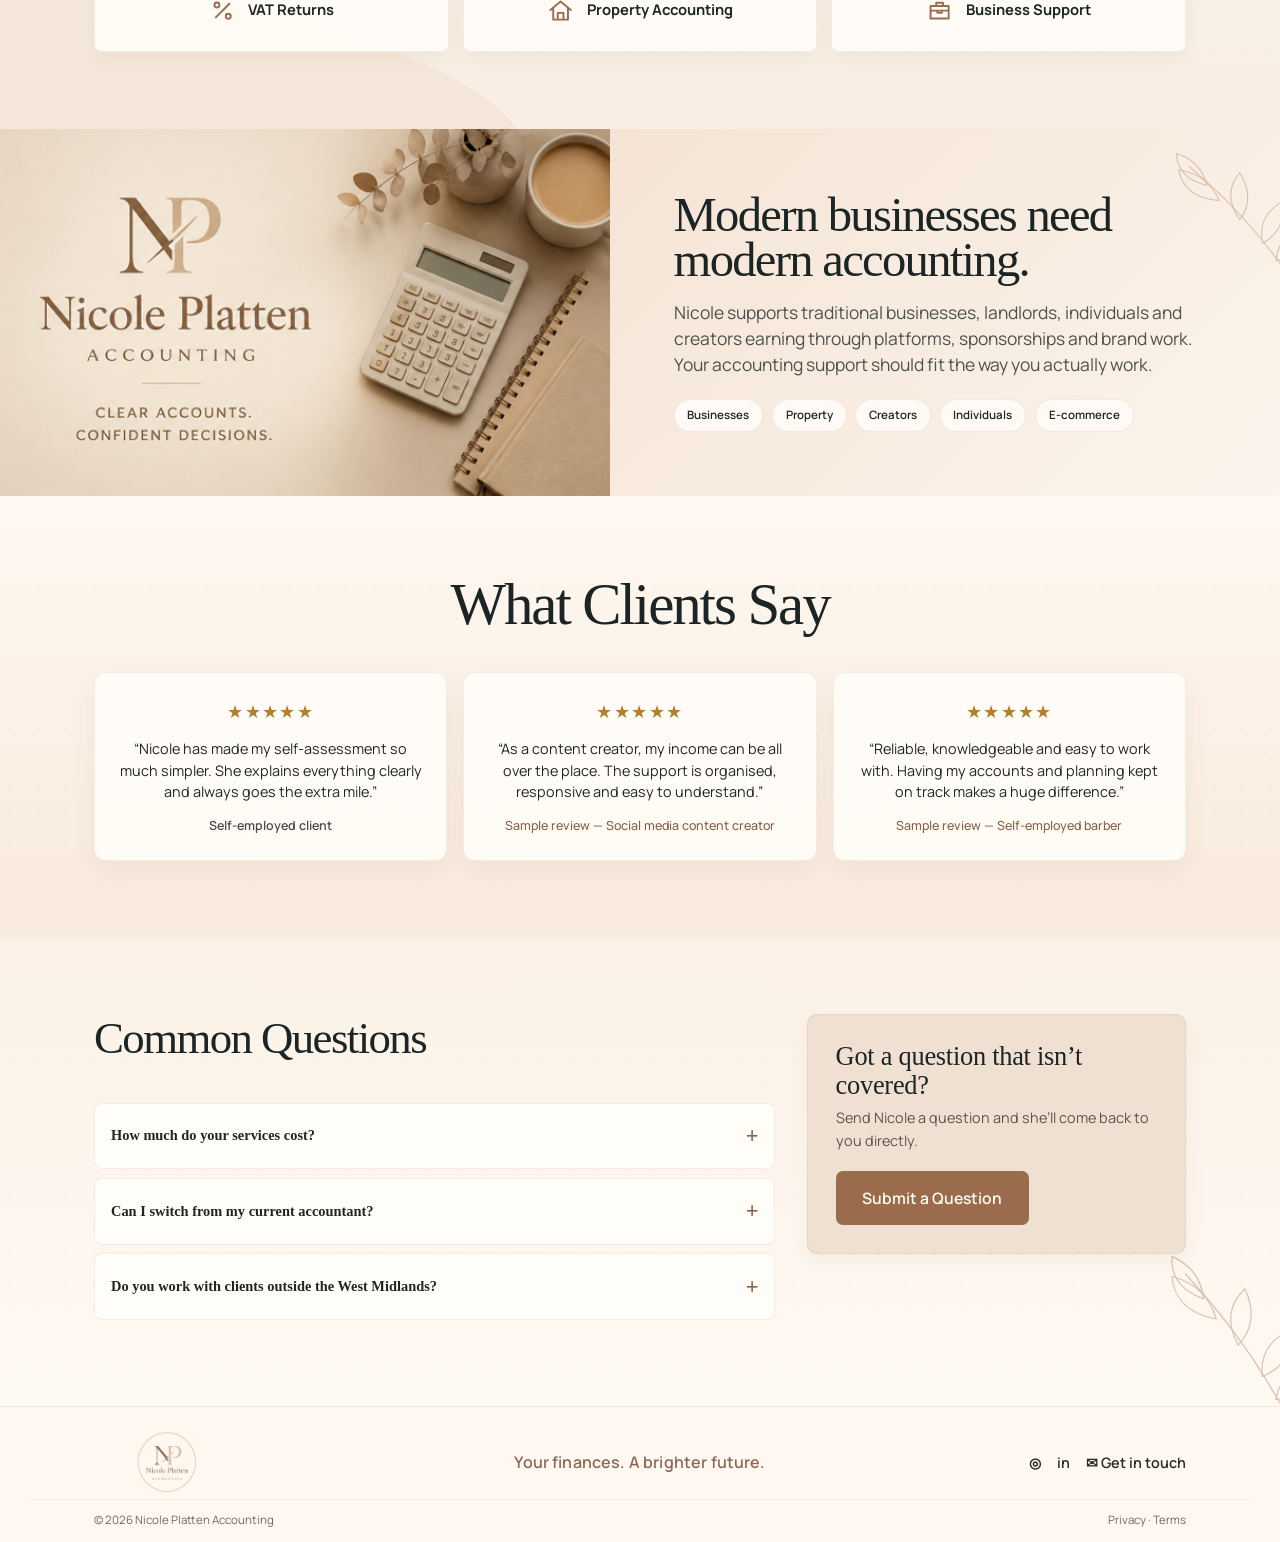
==== commit adba748b: "Add files via upload" ====
--- a/index.html
+++ b/index.html
@@ -7,7 +7,7 @@
 <meta name="description" content="Personal accounting, tax and bookkeeping support for businesses, landlords, individuals and content creators across the West Midlands and UK-wide.">
 <link rel="canonical" href="https://nicoleplattenaccounting.co.uk/">
 <meta name="theme-color" content="#fbf5ed">
-<link rel="stylesheet" href="styles.css?v=4.3">
+<link rel="stylesheet" href="styles.css?v=4.4">
 </head>
 <body class="home-v4">
 <a class="skip-link" href="#main">Skip to main content</a>
@@ -52,7 +52,10 @@
     <div class="container hero-grid">
       <div class="hero-copy reveal">
         <p class="hero-kicker">ACCOUNTANT IN THE WEST MIDLANDS &amp; UK-WIDE</p>
-        <h1><span class="line">Clear, modern</span><span class="line">accounting for</span><span class="line">a brighter future.</span></h1>
+        <div class="mobile-hero-heading-row">
+          <h1><span class="line">Clear, modern</span><span class="line">accounting for</span><span class="line">a brighter future.</span></h1>
+          <div class="mobile-hero-portrait" aria-hidden="true"><img src="assets/nicole-original.png" alt=""></div>
+        </div>
         <p class="lede">Supporting individuals, businesses, landlords and content creators with straightforward, personalised accounting.</p>
         <div class="hero-ctas">
           <a class="btn btn-primary" href="contact.html">Get in touch</a>
@@ -163,7 +166,7 @@
   <div class="container footer-legal"><span>© <span data-year></span> Nicole Platten Accounting</span><span><a href="privacy.html">Privacy</a> · <a href="terms.html">Terms</a></span></div>
 </footer>
 
-<a class="float-wa" href="https://wa.me/447492990955?text=Hi%20Nicole%2C%20I%27d%20like%20to%20ask%20about%20accountancy%20support" aria-label="WhatsApp Nicole">WA</a>
-<script src="script.js?v=4.3"></script>
+<a class="float-wa" href="https://wa.me/447492990955?text=Hi%20Nicole%2C%20I%27d%20like%20to%20ask%20about%20accountancy%20support" aria-label="WhatsApp Nicole"><svg class="wa-icon" viewBox="0 0 32 32" aria-hidden="true"><path d="M16 3.5a12.2 12.2 0 0 0-10.5 18.4L4 28.5l6.8-1.8A12.2 12.2 0 1 0 16 3.5Z"/><path d="M12 10.7c.3-.7.6-.7 1-.7h.8c.2 0 .5.1.6.5l1.1 2.5c.1.3.1.6-.1.9l-.8 1c-.2.3-.4.5-.1.9.8 1.4 2 2.7 3.5 3.5.4.2.7.2.9-.1l1.1-1.3c.2-.3.5-.4.8-.2l2.7 1.3c.3.2.5.3.5.6 0 .3-.2 1.8-1.1 2.7-.8.8-1.9 1.3-3.1 1.2-1.5-.1-3.6-.7-5.8-2.6-2.6-2.2-4.4-5-4.8-6.9-.3-1.4.1-2.4.8-3.3Z"/></svg></a>
+<script src="script.js?v=4.4"></script>
 </body>
 </html>
--- a/styles.css
+++ b/styles.css
@@ -1120,115 +1120,74 @@
 
 
 /* ============================================================
-   v4.3 mobile hero composition — desktop intentionally unchanged
-   Nicole portrait sits beside the headline on phones.
+   v4.4 — mobile hero portrait beside heading + WhatsApp icon
+   Desktop remains unchanged.
    ============================================================ */
-@media (max-width:520px){
-  .hero-luxe{
-    padding-top:1.15rem!important;
-    padding-bottom:1.55rem!important;
-  }
-  .hero-grid{
+.mobile-hero-heading-row{display:contents;}
+.mobile-hero-portrait{display:none;}
+.float-wa .wa-icon{
+  width:28px;height:28px;display:block;
+  fill:none;stroke:currentColor;stroke-width:1.75;
+  stroke-linecap:round;stroke-linejoin:round;
+}
+.float-wa{font-size:0!important;}
+
+@media (max-width: 900px){
+  /* Put Nicole literally beside the headline on mobile/tablet. */
+  .hero-grid{display:block!important;}
+  .hero-copy{width:100%!important;}
+  .mobile-hero-heading-row{
     display:grid!important;
-    grid-template-columns:minmax(0,1fr) minmax(118px,36%)!important;
-    grid-template-rows:auto auto auto auto!important;
-    column-gap:.8rem!important;
-    row-gap:0!important;
-    align-items:start!important;
-  }
-  .hero-copy{
-    display:contents!important;
-    opacity:1!important;
-    transform:none!important;
-  }
-  .hero-kicker{
-    grid-column:1 / -1!important;
-    grid-row:1!important;
-    margin:0 0 1.15rem!important;
-    max-width:none!important;
-  }
+    grid-template-columns:minmax(0,1fr) 118px;
+    gap:.8rem;
+    align-items:end;
+    width:100%;
+  }
+  .mobile-hero-heading-row h1{
+    min-width:0;
+    margin:0!important;
+  }
+  .mobile-hero-portrait{
+    display:block!important;
+    width:118px;
+    height:150px;
+    overflow:hidden;
+    border-radius:52% 52% 16px 16px;
+    background:#dec6b3;
+    box-shadow:0 12px 28px rgba(126,88,63,.12);
+  }
+  .mobile-hero-portrait img{
+    width:100%;height:100%;object-fit:cover;object-position:center 14%;
+  }
+  /* Hide the separate lower portrait completely on mobile. */
+  .hero-luxe > .container > .hero-visual{display:none!important;}
+  .hero-luxe .lede{max-width:100%!important;}
+  .hero-luxe .hero-ctas{max-width:100%!important;}
+}
+
+@media (max-width: 520px){
+  .hero-luxe{padding-top:1.25rem!important;padding-bottom:1.65rem!important;}
+  .hero-kicker{margin-bottom:.9rem!important;}
+  .mobile-hero-heading-row{
+    grid-template-columns:minmax(0,1fr) 112px;
+    gap:.65rem;
+    align-items:center;
+  }
+  .mobile-hero-portrait{width:112px;height:148px;}
   .hero-luxe h1{
-    grid-column:1!important;
-    grid-row:2!important;
-    align-self:center!important;
-    font-size:clamp(1.95rem,8.1vw,2.32rem)!important;
-    line-height:.98!important;
-    letter-spacing:-.035em!important;
-    margin:0!important;
-    max-width:none!important;
-  }
-  .hero-luxe h1 .line{
-    display:block!important;
-    white-space:nowrap!important;
-  }
-  .hero-visual{
-    grid-column:2!important;
-    grid-row:2!important;
-    align-self:center!important;
-    min-height:0!important;
-    height:auto!important;
-    margin:0!important;
-    padding:0!important;
-    display:flex!important;
-    justify-content:flex-end!important;
-    opacity:1!important;
-    transform:none!important;
-  }
-  .portrait-arch{
-    width:100%!important;
-    max-width:145px!important;
-    height:195px!important;
-    margin:0!important;
-    border-radius:48% 48% 14px 14px!important;
-    box-shadow:0 12px 28px rgba(126,88,63,.10)!important;
-  }
-  .portrait-arch img{
-    object-position:center 13%!important;
-  }
-  .hero-luxe .lede{
-    grid-column:1 / -1!important;
-    grid-row:3!important;
-    margin:1.2rem 0 0!important;
-    max-width:35ch!important;
-    font-size:.9rem!important;
-    line-height:1.55!important;
-  }
-  .hero-luxe .hero-ctas{
-    grid-column:1 / -1!important;
-    grid-row:4!important;
-    margin:1.15rem 0 0!important;
-    display:grid!important;
-    grid-template-columns:1fr 1fr!important;
-    gap:.65rem!important;
-    max-width:none!important;
-  }
-  .hero-luxe .hero-ctas .btn{
-    width:100%!important;
-    min-height:46px!important;
-    justify-content:center!important;
-  }
-  .hero-copy>.scribble,
-  .side-note{
-    display:none!important;
-  }
-  .hero-leaf{
-    top:155px!important;
-    right:-42px!important;
-    width:105px!important;
-    opacity:.38!important;
-  }
-}
-
-@media (max-width:370px){
-  .hero-grid{
-    grid-template-columns:minmax(0,1fr) 116px!important;
-    column-gap:.55rem!important;
-  }
-  .hero-luxe h1{
-    font-size:1.86rem!important;
-  }
-  .portrait-arch{
-    max-width:116px!important;
-    height:174px!important;
-  }
-}
+    font-size:clamp(2.05rem,7.65vw,2.6rem)!important;
+    line-height:.97!important;
+    letter-spacing:-.045em!important;
+  }
+  .hero-luxe h1 .line{white-space:nowrap;}
+  .hero-luxe .lede{margin-top:1.1rem!important;}
+  .hero-luxe .hero-ctas{margin-top:1.2rem!important;}
+  .float-wa{width:54px;height:54px;}
+  .float-wa .wa-icon{width:27px;height:27px;}
+}
+
+@media (max-width: 390px){
+  .mobile-hero-heading-row{grid-template-columns:minmax(0,1fr) 102px;gap:.5rem;}
+  .mobile-hero-portrait{width:102px;height:138px;}
+  .hero-luxe h1{font-size:clamp(1.9rem,7.4vw,2.25rem)!important;}
+}
